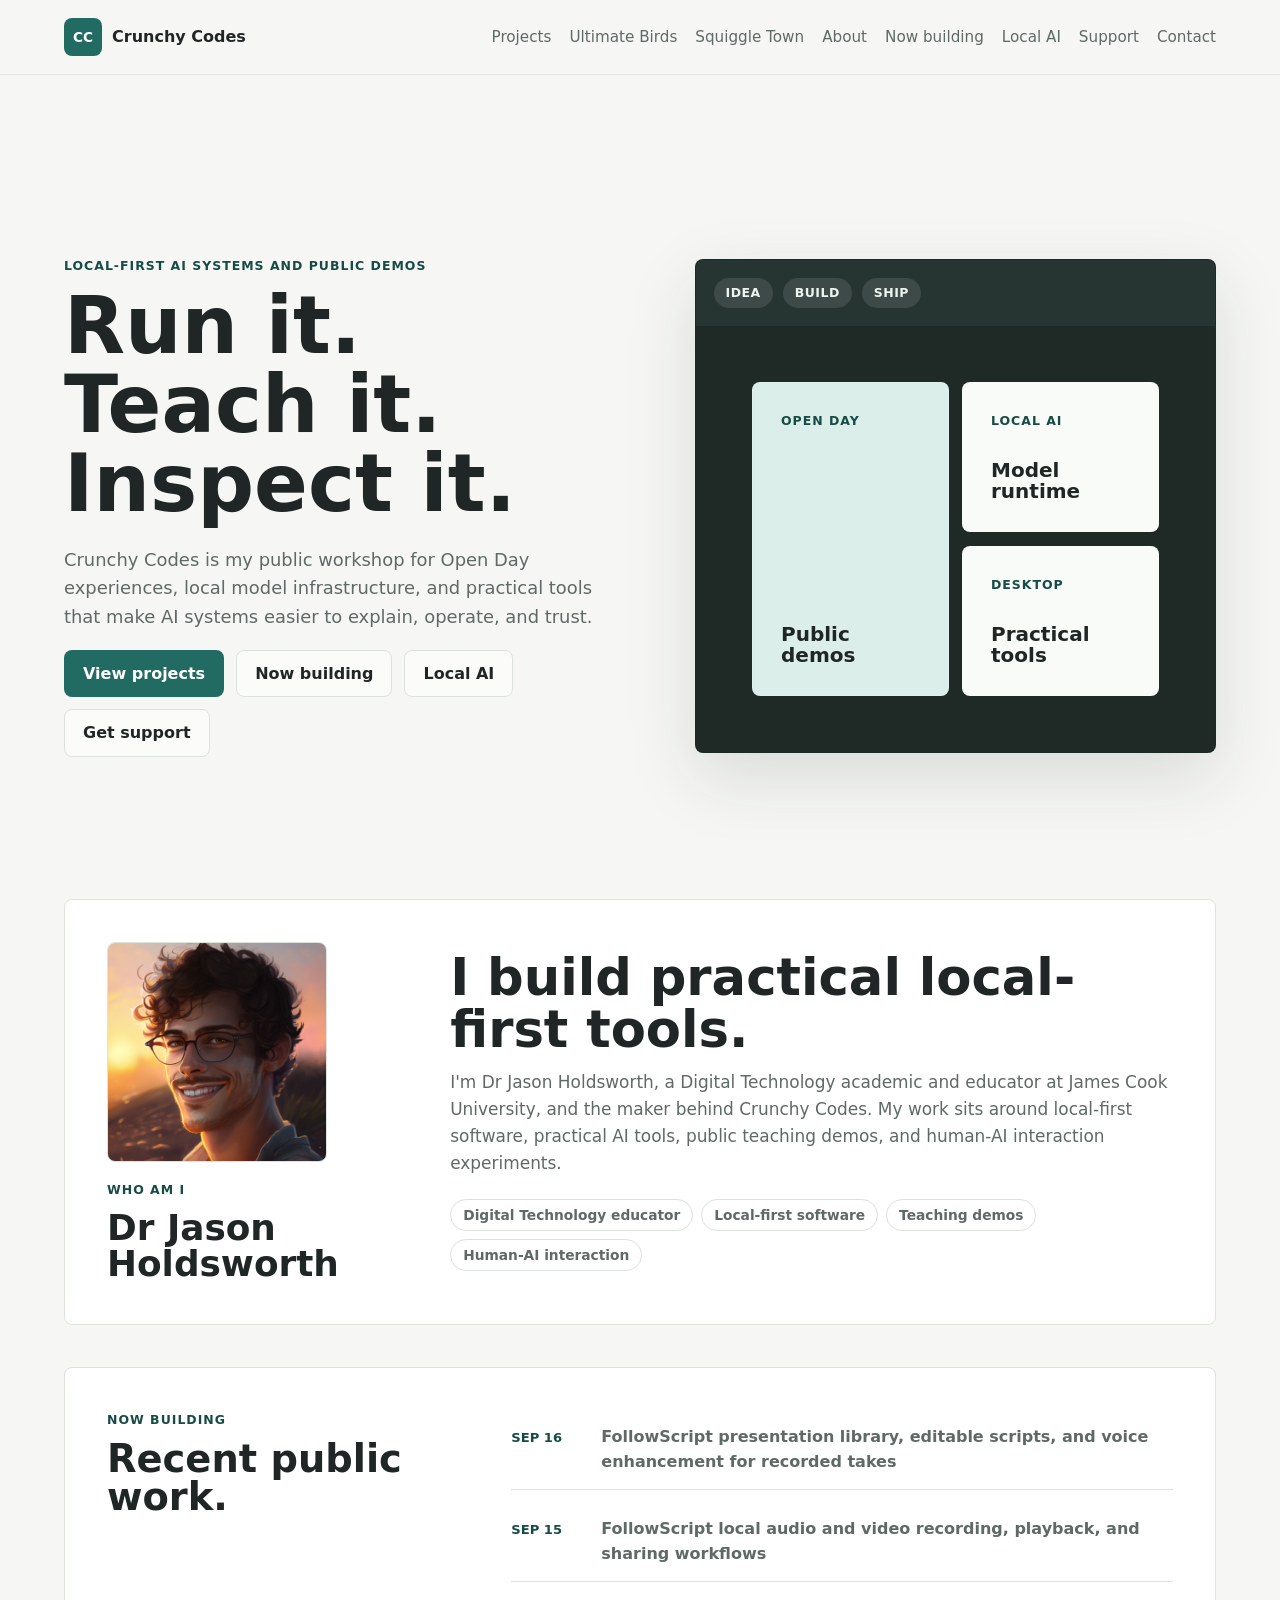
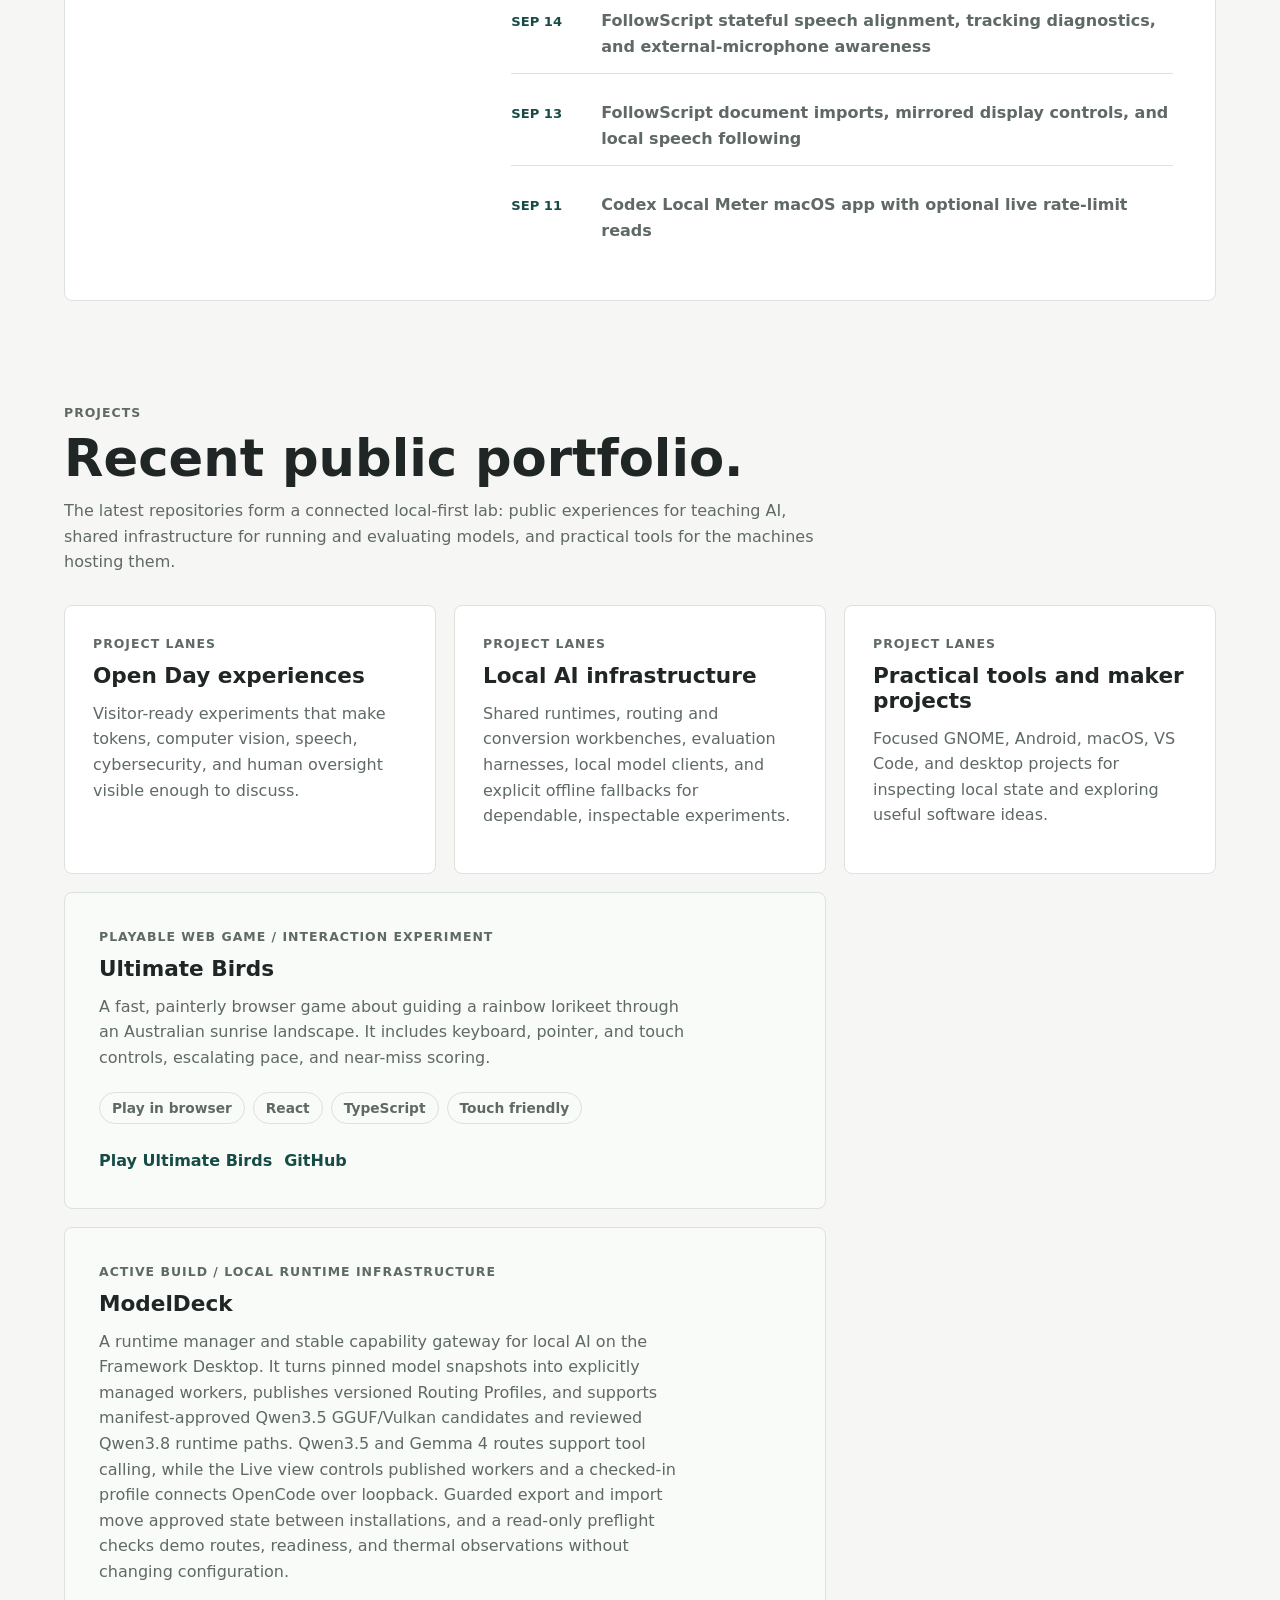
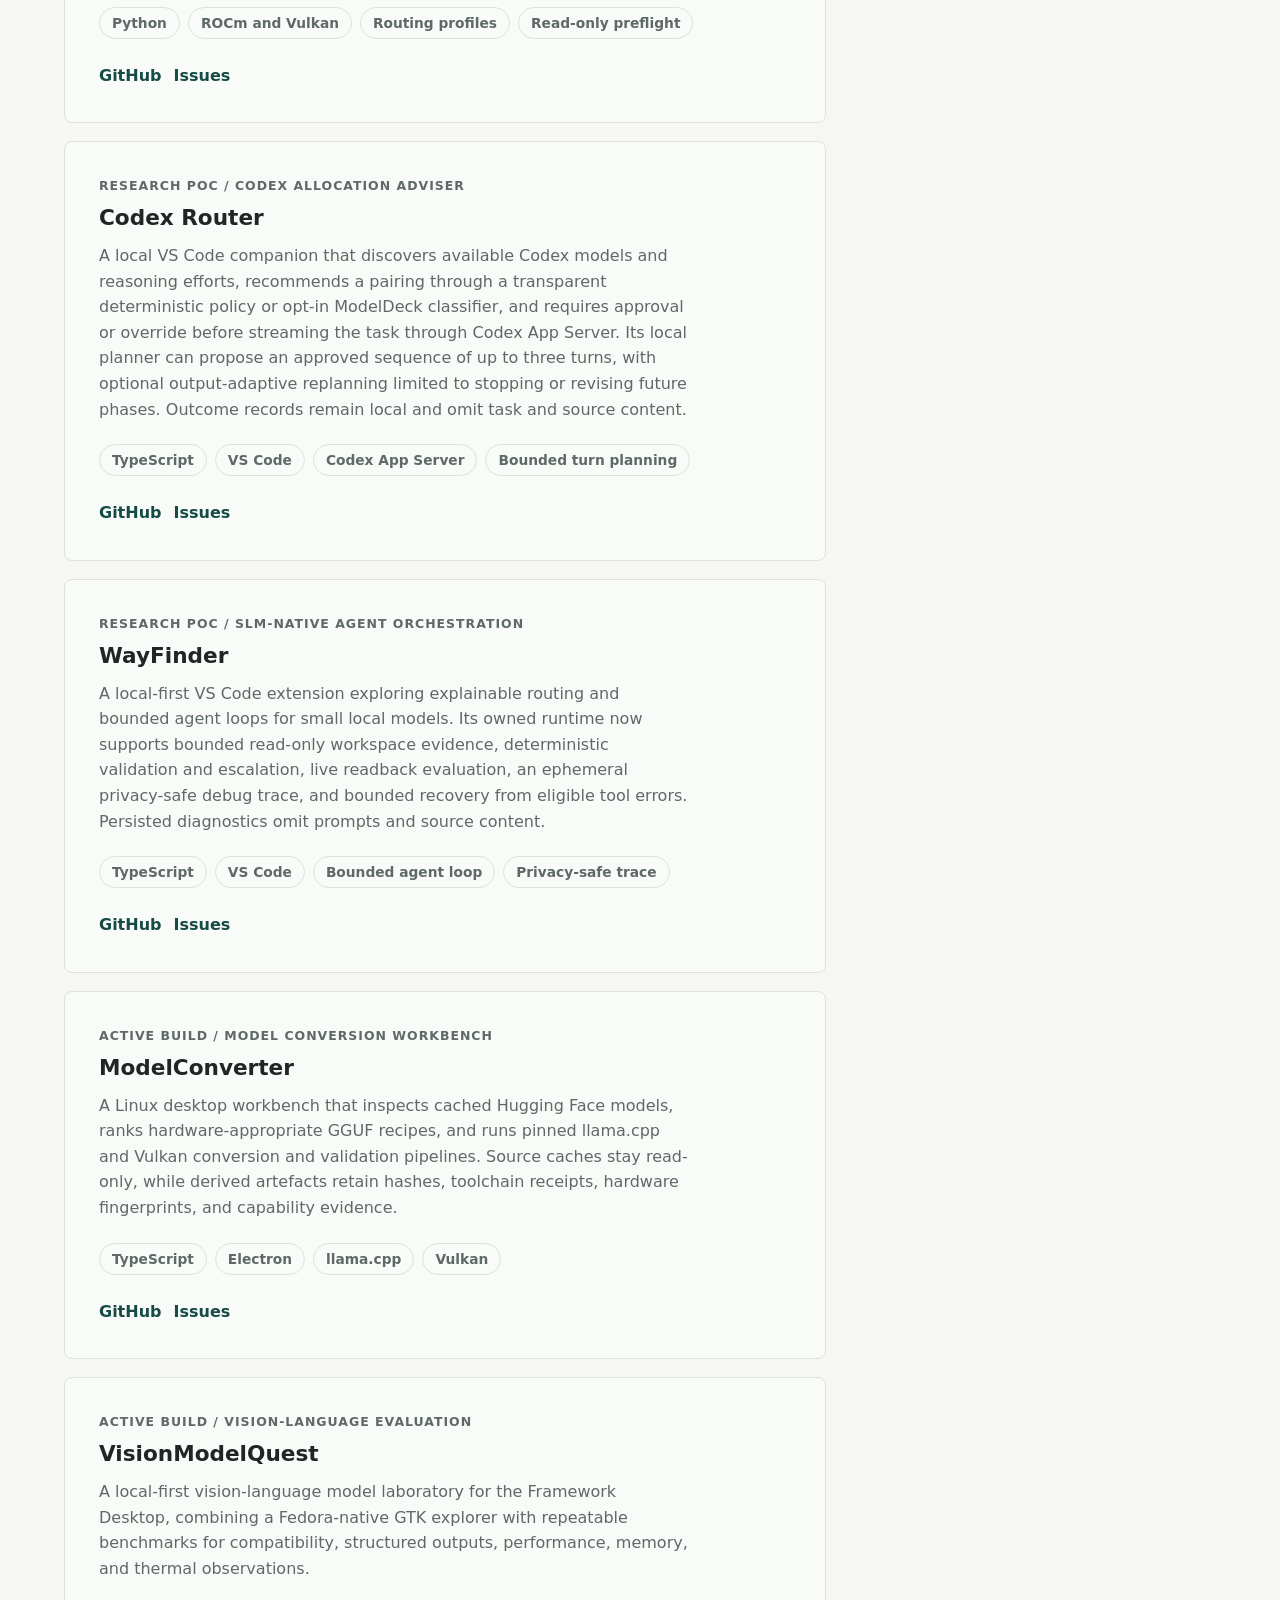
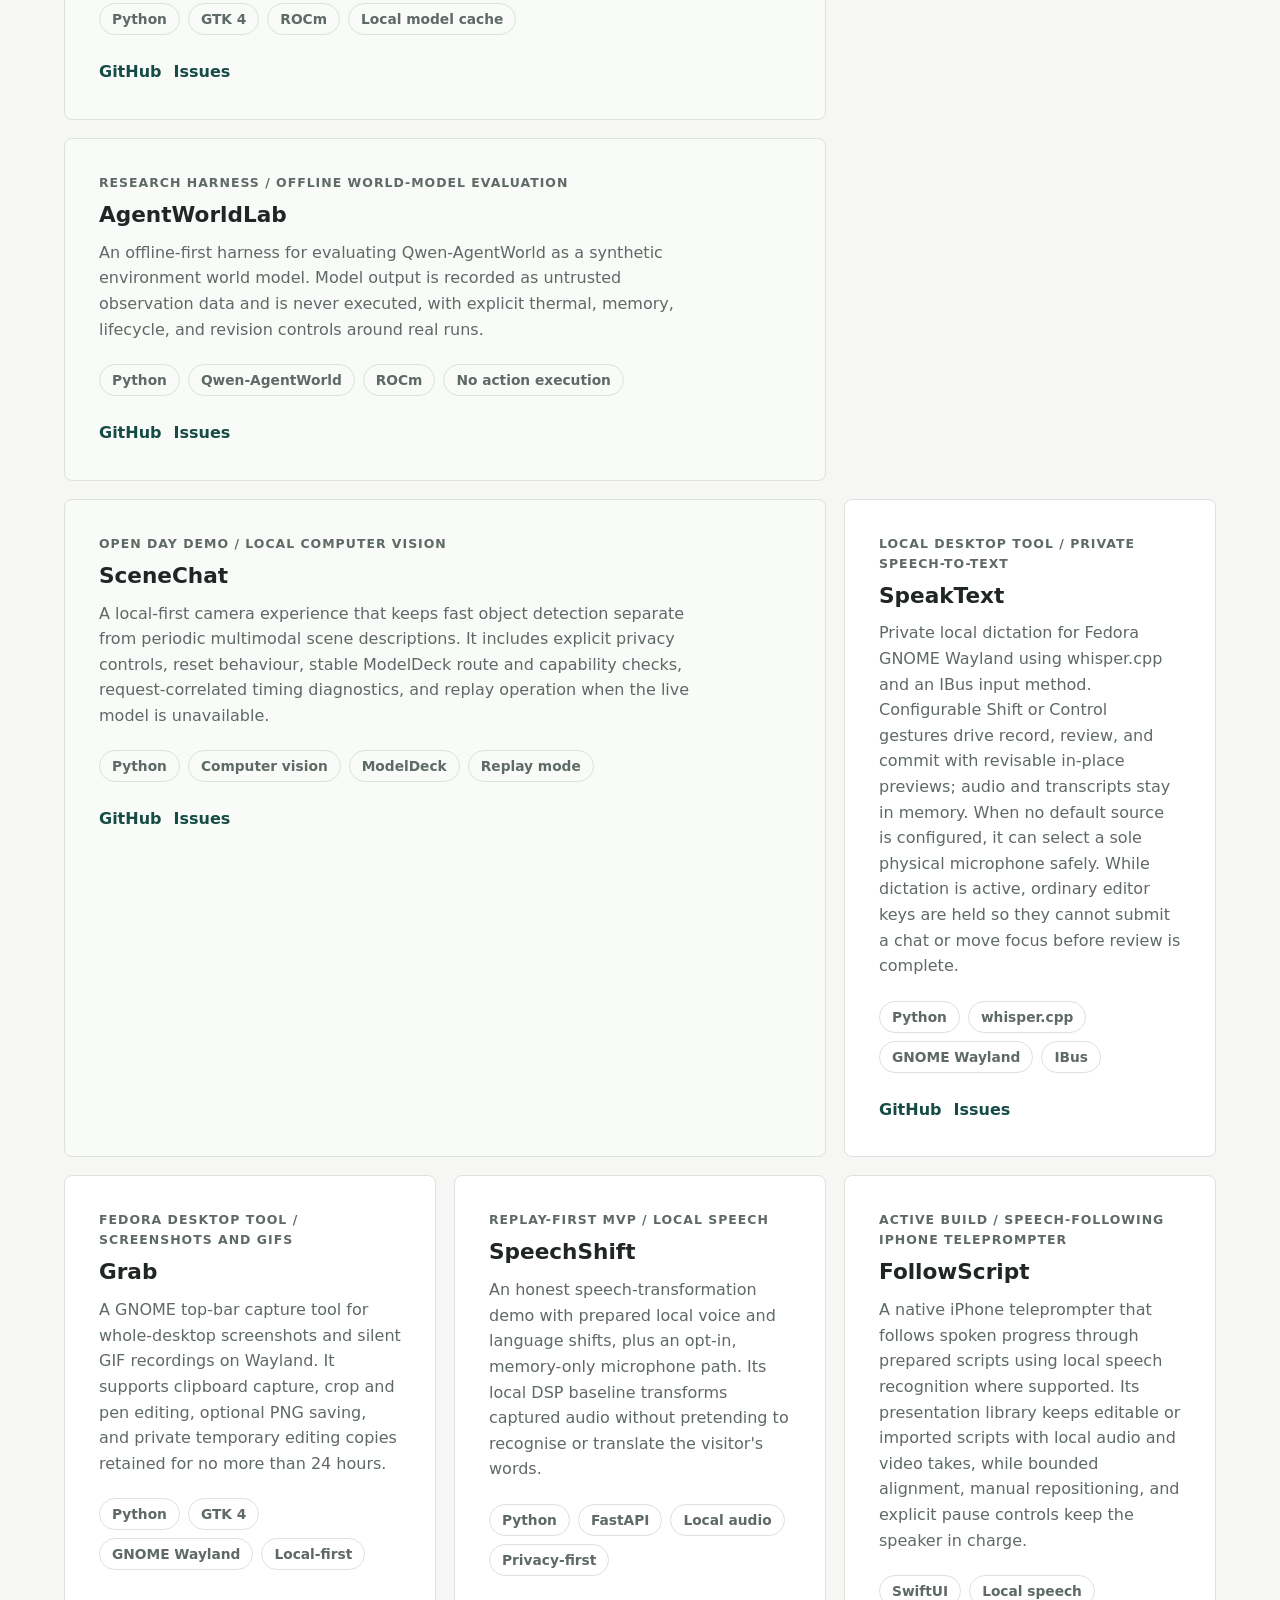
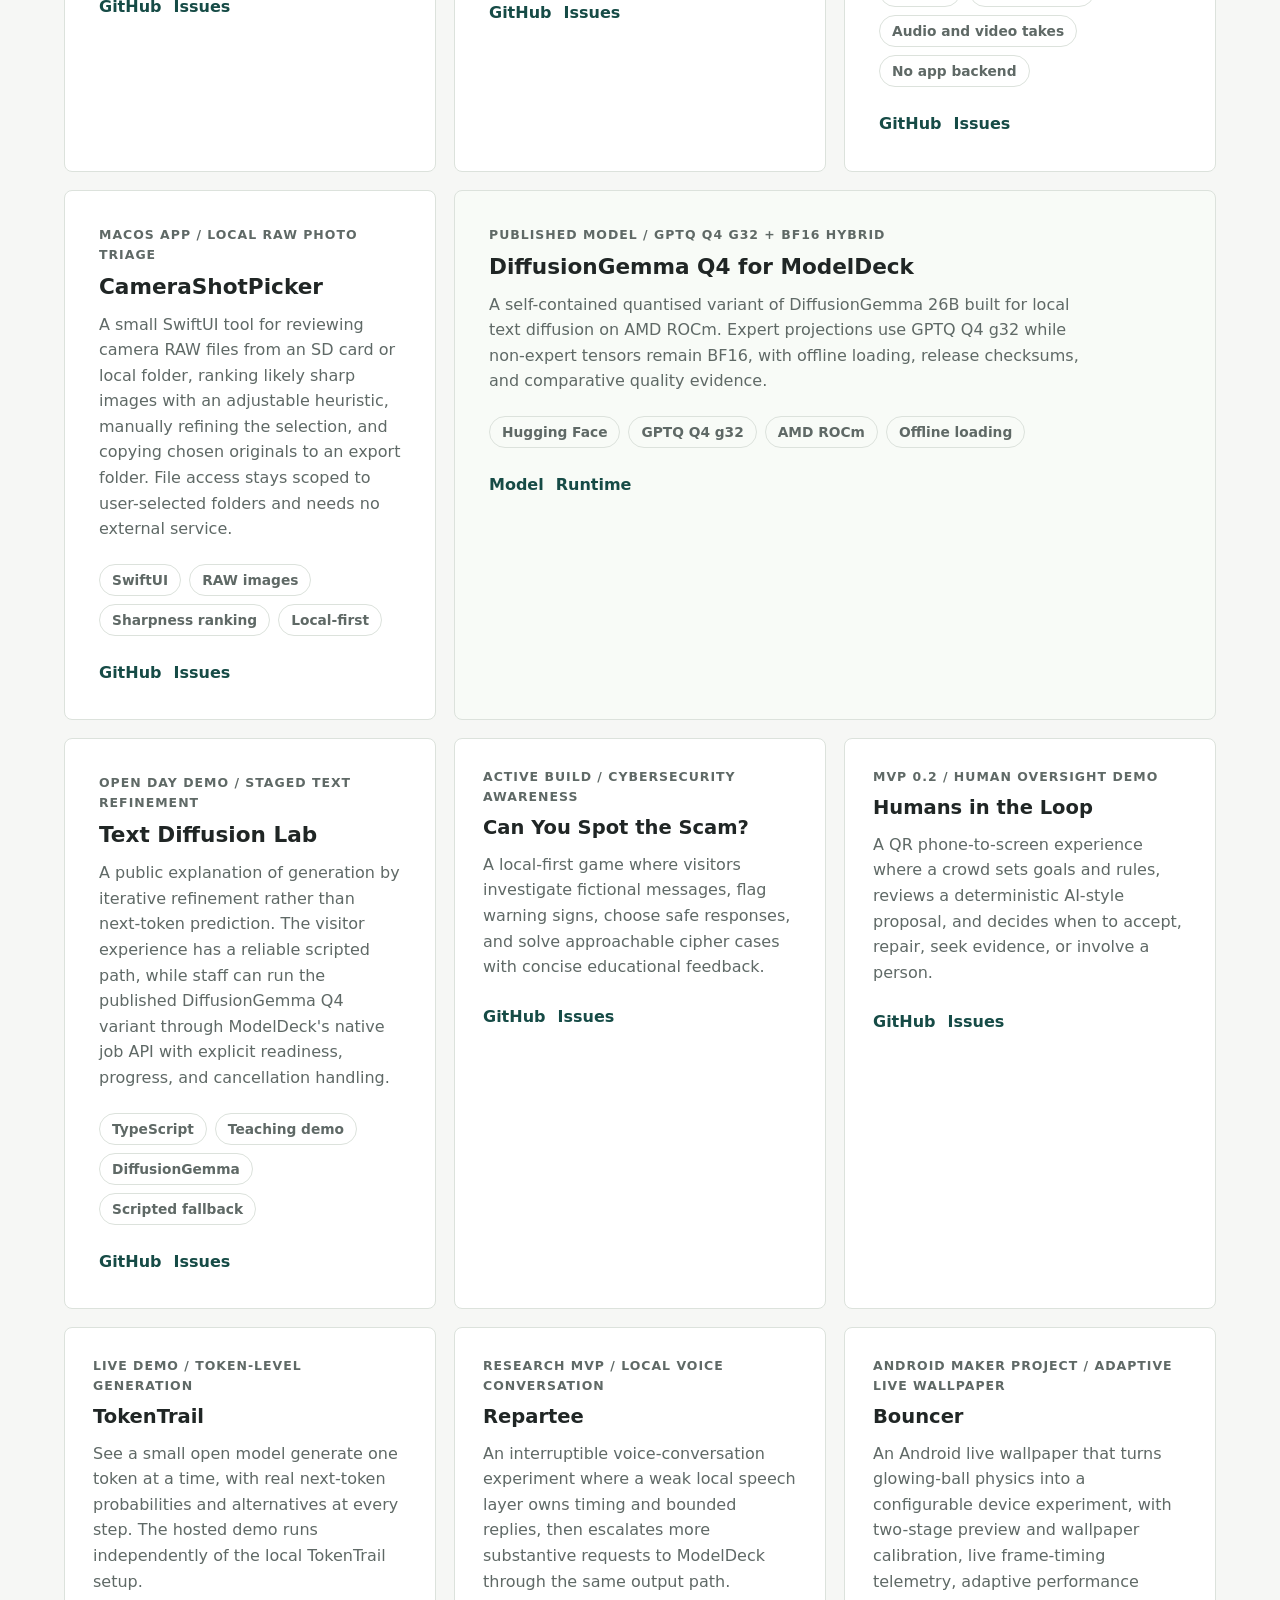
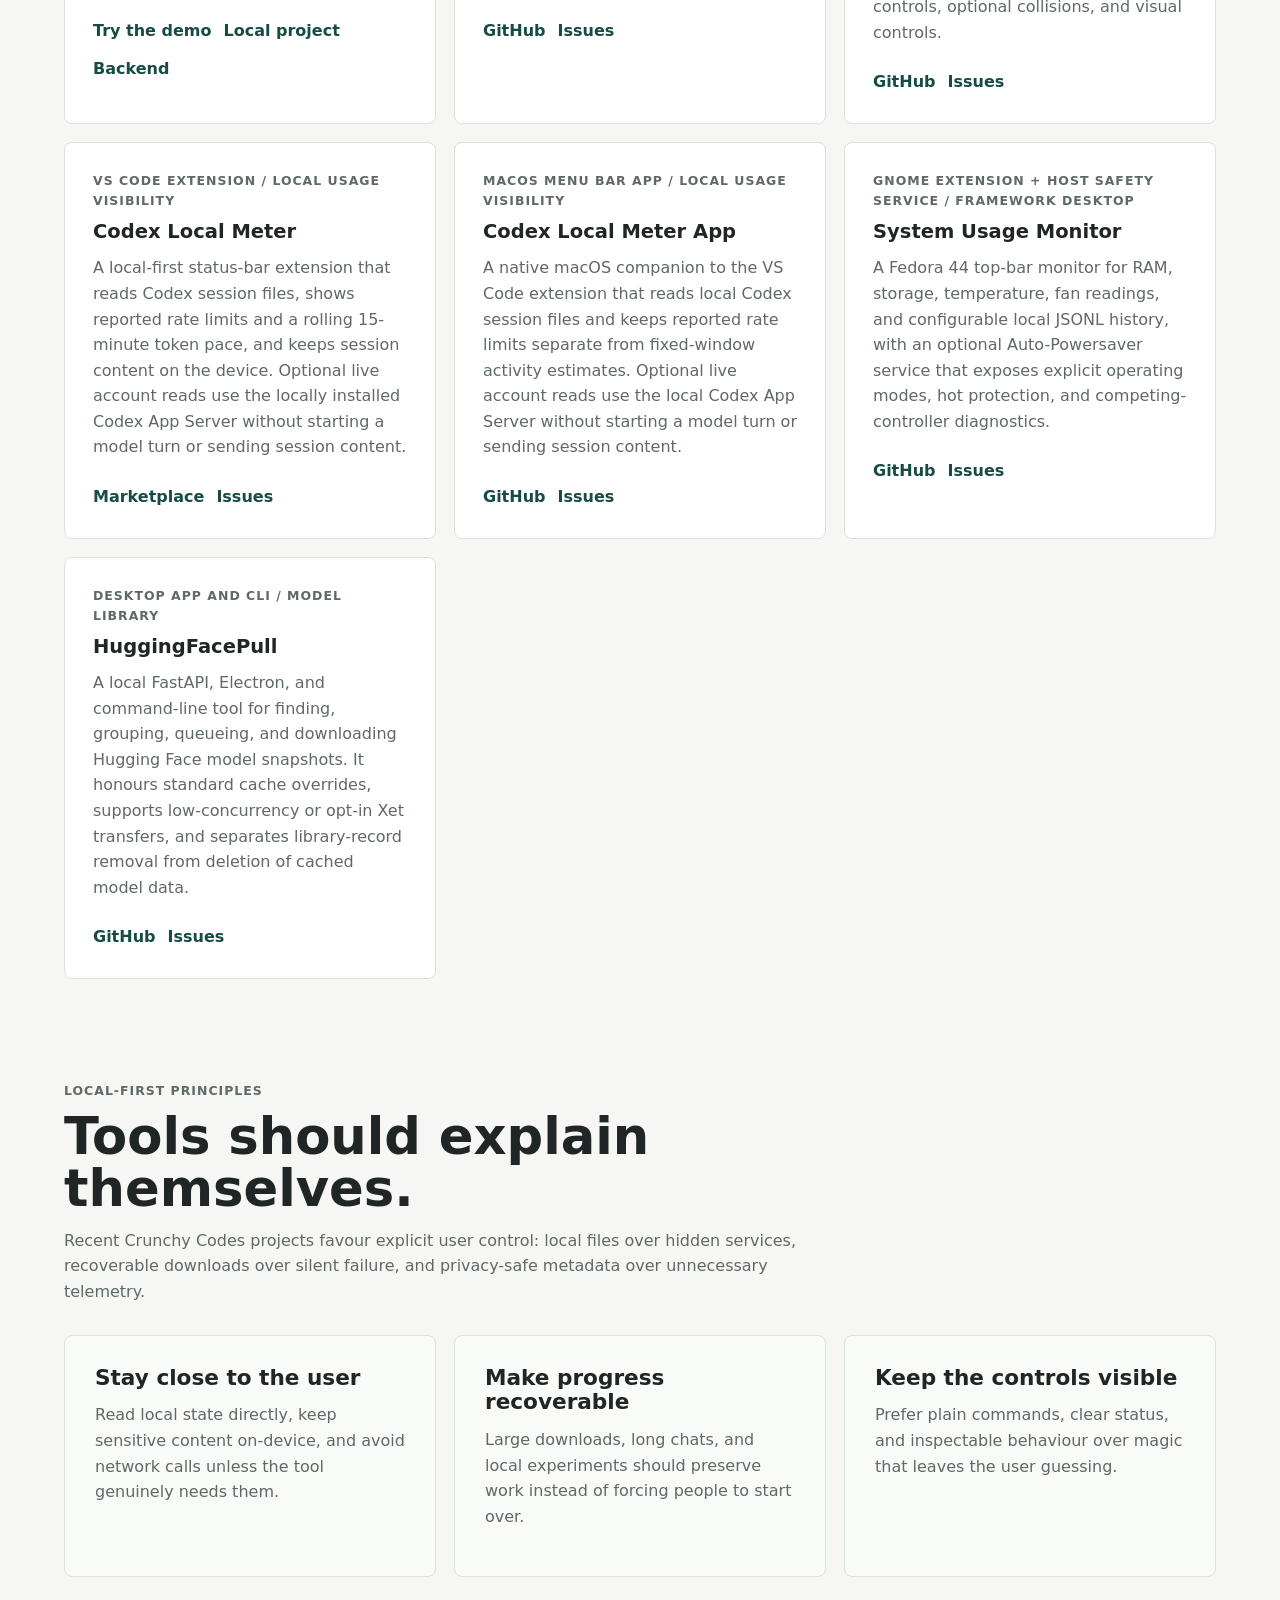
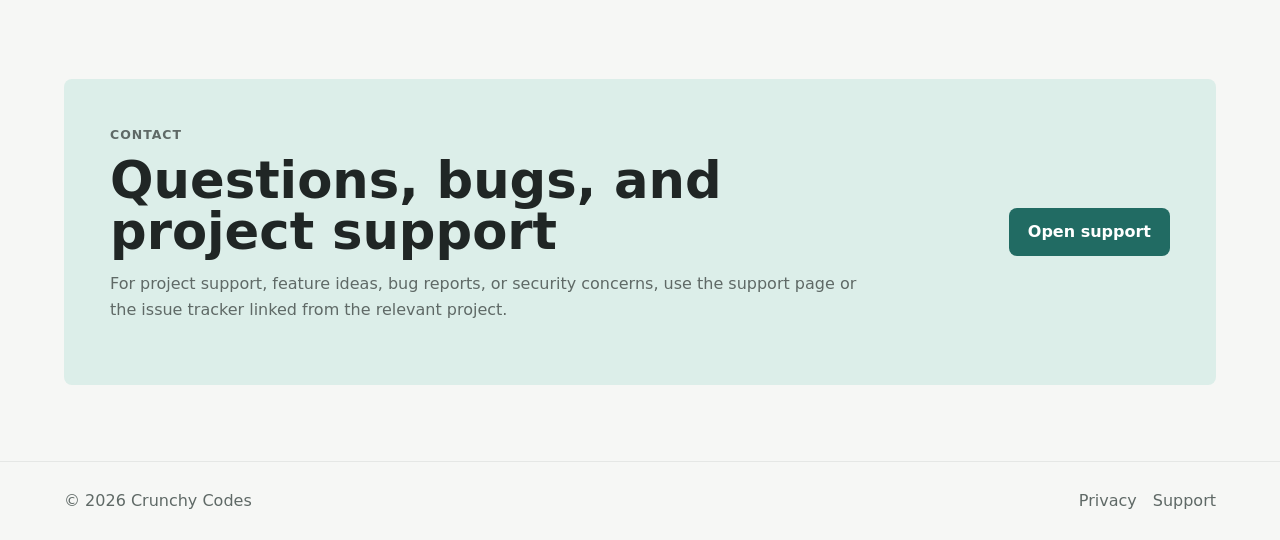
==== index.html @ 2a58b3ab "Add Token Trail hosted demo" ====
<!doctype html>
<html lang="en">
  <head>
    <meta charset="utf-8" />
    <meta name="viewport" content="width=device-width, initial-scale=1" />
    <title>Crunchy Codes | Local-First AI and Teaching Demos</title>
    <meta
      name="description"
      content="Crunchy Codes is Dr Jason Holdsworth's public workshop for local-first AI infrastructure, Open Day teaching demos, inspectable developer tools, and related maker projects."
    />
    <link rel="canonical" href="https://crunchycodes.net/" />
    <link rel="stylesheet" href="styles.css" />
  </head>
  <body>
    <header class="site-header">
      <a class="brand" href="/" aria-label="Crunchy Codes home">
        <span class="brand-mark" aria-hidden="true">cc</span>
        <span>Crunchy Codes</span>
      </a>
      <nav aria-label="Main navigation">
        <a href="#projects">Projects</a>
        <a href="ultimate-birds/">Ultimate Birds</a>
        <a href="squiggletown/">Squiggle Town</a>
        <a href="#about">About</a>
        <a href="#now-building">Now building</a>
        <a href="#local-tools">Local AI</a>
        <a href="support.html">Support</a>
        <a href="#contact">Contact</a>
      </nav>
    </header>

    <main>
      <section class="hero">
        <div class="hero-copy">
          <p class="eyebrow">Local-first AI systems and public demos</p>
          <h1>Run it. Teach it. Inspect it.</h1>
          <p>
            Crunchy Codes is my public workshop for Open Day experiences,
            local model infrastructure, and practical tools that make AI systems
            easier to explain, operate, and trust.
          </p>
          <div class="hero-actions">
            <a class="button primary" href="#projects">View projects</a>
            <a class="button secondary" href="#now-building">Now building</a>
            <a class="button secondary" href="#local-tools">Local AI</a>
            <a class="button secondary" href="support.html">Get support</a>
          </div>
        </div>

        <div class="workbench" aria-label="Illustration of a project workbench">
          <div class="workbench-header">
            <span class="pill">idea</span>
            <span class="pill">build</span>
            <span class="pill">ship</span>
          </div>
          <div class="workbench-grid">
            <div class="tile large">
              <span>Open Day</span>
              <strong>Public demos</strong>
            </div>
            <div class="tile">
              <span>Local AI</span>
              <strong>Model runtime</strong>
            </div>
            <div class="tile">
              <span>Desktop</span>
              <strong>Practical tools</strong>
            </div>
          </div>
        </div>
      </section>

      <section class="about-me" id="about" aria-label="About Dr Jason Holdsworth">
        <div class="about-identity">
          <img
            class="about-avatar"
            src="assets/jason-avatar.png"
            alt="Illustrated avatar of Dr Jason Holdsworth"
            width="320"
            height="320"
          />
          <div>
            <p class="eyebrow">Who am I</p>
            <h2>Dr Jason Holdsworth</h2>
          </div>
        </div>
        <div class="about-copy">
          <h2>I build practical local-first tools.</h2>
          <p>
            I'm Dr Jason Holdsworth, a Digital Technology academic and educator
            at James Cook University, and the maker behind Crunchy Codes. My
            work sits around local-first software, practical AI tools, public
            teaching demos, and human-AI interaction experiments.
          </p>
          <div class="meta-list" aria-label="About Jason highlights">
            <span>Digital Technology educator</span>
            <span>Local-first software</span>
            <span>Teaching demos</span>
            <span>Human-AI interaction</span>
          </div>
        </div>
      </section>

      <section class="now-building" id="now-building" aria-label="Current public work">
        <div>
          <p class="eyebrow">Now building</p>
          <h2>Recent public work.</h2>
        </div>
        <ol class="activity-list">
          <li>
            <time datetime="2026-09-16">Sep 16</time>
            <span>FollowScript presentation library, editable scripts, and voice enhancement for recorded takes</span>
          </li>
          <li>
            <time datetime="2026-09-15">Sep 15</time>
            <span>FollowScript local audio and video recording, playback, and sharing workflows</span>
          </li>
          <li>
            <time datetime="2026-09-14">Sep 14</time>
            <span>FollowScript stateful speech alignment, tracking diagnostics, and external-microphone awareness</span>
          </li>
          <li>
            <time datetime="2026-09-13">Sep 13</time>
            <span>FollowScript document imports, mirrored display controls, and local speech following</span>
          </li>
          <li>
            <time datetime="2026-09-11">Sep 11</time>
            <span>Codex Local Meter macOS app with optional live rate-limit reads</span>
          </li>
        </ol>
      </section>

      <section class="section" id="projects">
        <div class="section-heading">
          <p class="eyebrow">Projects</p>
          <h2>Recent public portfolio.</h2>
          <p>
            The latest repositories form a connected local-first lab: public
            experiences for teaching AI, shared infrastructure for running and
            evaluating models, and practical tools for the machines hosting them.
          </p>
        </div>

        <div class="lane-grid" aria-label="Project lanes">
          <article class="lane-card">
            <p class="status">Project lanes</p>
            <h3>Open Day experiences</h3>
            <p>
              Visitor-ready experiments that make tokens, computer vision,
              speech, cybersecurity, and human oversight visible enough to discuss.
            </p>
          </article>
          <article class="lane-card" id="local-tools">
            <p class="status">Project lanes</p>
            <h3>Local AI infrastructure</h3>
            <p>
              Shared runtimes, routing and conversion workbenches, evaluation
              harnesses, local model clients, and explicit offline fallbacks for
              dependable, inspectable experiments.
            </p>
          </article>
          <article class="lane-card">
            <p class="status">Project lanes</p>
            <h3>Practical tools and maker projects</h3>
            <p>
              Focused GNOME, Android, macOS, VS Code, and desktop projects for
              inspecting local state and exploring useful software ideas.
            </p>
          </article>
        </div>

        <div class="feature-grid">
          <article class="feature-card featured">
            <p class="status">Playable web game / interaction experiment</p>
            <h3>Ultimate Birds</h3>
            <p>
              A fast, painterly browser game about guiding a rainbow lorikeet
              through an Australian sunrise landscape. It includes keyboard,
              pointer, and touch controls, escalating pace, and near-miss scoring.
            </p>
            <div class="meta-list" aria-label="Ultimate Birds highlights">
              <span>Play in browser</span>
              <span>React</span>
              <span>TypeScript</span>
              <span>Touch friendly</span>
            </div>
            <div class="card-links">
              <a href="ultimate-birds/">Play Ultimate Birds</a>
              <a href="https://github.com/ozyjay/UltimateBirds">GitHub</a>
            </div>
          </article>

          <article class="feature-card featured">
            <p class="status">Active build / local runtime infrastructure</p>
            <h3>ModelDeck</h3>
            <p>
              A runtime manager and stable capability gateway for local AI on
              the Framework Desktop. It turns pinned model snapshots into
              explicitly managed workers, publishes versioned Routing Profiles,
              and supports manifest-approved Qwen3.5 GGUF/Vulkan candidates and
              reviewed Qwen3.8 runtime paths. Qwen3.5 and Gemma 4 routes support
              tool calling, while the Live view controls published workers and
              a checked-in profile connects OpenCode over loopback. Guarded
              export and import move approved state between installations, and
              a read-only preflight checks demo routes, readiness, and thermal
              observations without changing configuration.
            </p>
            <div class="meta-list" aria-label="ModelDeck highlights">
              <span>Python</span>
              <span>ROCm and Vulkan</span>
              <span>Routing profiles</span>
              <span>Read-only preflight</span>
            </div>
            <div class="card-links">
              <a href="https://github.com/ozyjay/ModelDeck">GitHub</a>
              <a href="https://github.com/ozyjay/ModelDeck/issues">Issues</a>
            </div>
          </article>

          <article class="feature-card featured">
            <p class="status">Research POC / Codex allocation adviser</p>
            <h3>Codex Router</h3>
            <p>
              A local VS Code companion that discovers available Codex models
              and reasoning efforts, recommends a pairing through a transparent
              deterministic policy or opt-in ModelDeck classifier, and requires
              approval or override before streaming the task through Codex App
              Server. Its local planner can propose an approved sequence of up
              to three turns, with optional output-adaptive replanning limited
              to stopping or revising future phases. Outcome records remain
              local and omit task and source content.
            </p>
            <div class="meta-list" aria-label="Codex Router highlights">
              <span>TypeScript</span>
              <span>VS Code</span>
              <span>Codex App Server</span>
              <span>Bounded turn planning</span>
            </div>
            <div class="card-links">
              <a href="https://github.com/ozyjay/CodexRouter">GitHub</a>
              <a href="https://github.com/ozyjay/CodexRouter/issues">Issues</a>
            </div>
          </article>

          <article class="feature-card featured">
            <p class="status">Research POC / SLM-native agent orchestration</p>
            <h3>WayFinder</h3>
            <p>
              A local-first VS Code extension exploring explainable routing and
              bounded agent loops for small local models. Its owned runtime now
              supports bounded read-only workspace evidence, deterministic
              validation and escalation, live readback evaluation, an ephemeral
              privacy-safe debug trace, and bounded recovery from eligible tool
              errors. Persisted diagnostics omit prompts and source content.
            </p>
            <div class="meta-list" aria-label="WayFinder highlights">
              <span>TypeScript</span>
              <span>VS Code</span>
              <span>Bounded agent loop</span>
              <span>Privacy-safe trace</span>
            </div>
            <div class="card-links">
              <a href="https://github.com/ozyjay/WayFinder">GitHub</a>
              <a href="https://github.com/ozyjay/WayFinder/issues">Issues</a>
            </div>
          </article>

          <article class="feature-card featured">
            <p class="status">Active build / model conversion workbench</p>
            <h3>ModelConverter</h3>
            <p>
              A Linux desktop workbench that inspects cached Hugging Face models,
              ranks hardware-appropriate GGUF recipes, and runs pinned llama.cpp
              and Vulkan conversion and validation pipelines. Source caches stay
              read-only, while derived artefacts retain hashes, toolchain receipts,
              hardware fingerprints, and capability evidence.
            </p>
            <div class="meta-list" aria-label="ModelConverter highlights">
              <span>TypeScript</span>
              <span>Electron</span>
              <span>llama.cpp</span>
              <span>Vulkan</span>
            </div>
            <div class="card-links">
              <a href="https://github.com/ozyjay/ModelConverter">GitHub</a>
              <a href="https://github.com/ozyjay/ModelConverter/issues">Issues</a>
            </div>
          </article>

          <article class="feature-card featured">
            <p class="status">Active build / vision-language evaluation</p>
            <h3>VisionModelQuest</h3>
            <p>
              A local-first vision-language model laboratory for the Framework
              Desktop, combining a Fedora-native GTK explorer with repeatable
              benchmarks for compatibility, structured outputs, performance,
              memory, and thermal observations.
            </p>
            <div class="meta-list" aria-label="VisionModelQuest highlights">
              <span>Python</span>
              <span>GTK 4</span>
              <span>ROCm</span>
              <span>Local model cache</span>
            </div>
            <div class="card-links">
              <a href="https://github.com/ozyjay/VisionModelQuest">GitHub</a>
              <a href="https://github.com/ozyjay/VisionModelQuest/issues">Issues</a>
            </div>
          </article>

          <article class="feature-card featured">
            <p class="status">Research harness / offline world-model evaluation</p>
            <h3>AgentWorldLab</h3>
            <p>
              An offline-first harness for evaluating Qwen-AgentWorld as a
              synthetic environment world model. Model output is recorded as
              untrusted observation data and is never executed, with explicit
              thermal, memory, lifecycle, and revision controls around real runs.
            </p>
            <div class="meta-list" aria-label="AgentWorldLab highlights">
              <span>Python</span>
              <span>Qwen-AgentWorld</span>
              <span>ROCm</span>
              <span>No action execution</span>
            </div>
            <div class="card-links">
              <a href="https://github.com/ozyjay/AgentWorldLab">GitHub</a>
              <a href="https://github.com/ozyjay/AgentWorldLab/issues">Issues</a>
            </div>
          </article>

          <article class="feature-card featured">
            <p class="status">Open Day demo / local computer vision</p>
            <h3>SceneChat</h3>
            <p>
              A local-first camera experience that keeps fast object detection
              separate from periodic multimodal scene descriptions. It includes
              explicit privacy controls, reset behaviour, stable ModelDeck route
              and capability checks, request-correlated timing diagnostics, and
              replay operation when the live model is unavailable.
            </p>
            <div class="meta-list" aria-label="SceneChat highlights">
              <span>Python</span>
              <span>Computer vision</span>
              <span>ModelDeck</span>
              <span>Replay mode</span>
            </div>
            <div class="card-links">
              <a href="https://github.com/ozyjay/SceneChat">GitHub</a>
              <a href="https://github.com/ozyjay/SceneChat/issues">Issues</a>
            </div>
          </article>

          <article class="feature-card">
            <p class="status">Local desktop tool / private speech-to-text</p>
            <h3>SpeakText</h3>
            <p>
              Private local dictation for Fedora GNOME Wayland using whisper.cpp
              and an IBus input method. Configurable Shift or Control gestures
              drive record, review, and commit with revisable in-place previews;
              audio and transcripts stay in memory. When no default source is
              configured, it can select a sole physical microphone safely. While
              dictation is active, ordinary editor keys are held so they cannot
              submit a chat or move focus before review is complete.
            </p>
            <div class="meta-list" aria-label="SpeakText highlights">
              <span>Python</span>
              <span>whisper.cpp</span>
              <span>GNOME Wayland</span>
              <span>IBus</span>
            </div>
            <div class="card-links">
              <a href="https://github.com/ozyjay/SpeakText">GitHub</a>
              <a href="https://github.com/ozyjay/SpeakText/issues">Issues</a>
            </div>
          </article>

          <article class="feature-card">
            <p class="status">Fedora desktop tool / screenshots and GIFs</p>
            <h3>Grab</h3>
            <p>
              A GNOME top-bar capture tool for whole-desktop screenshots and
              silent GIF recordings on Wayland. It supports clipboard capture,
              crop and pen editing, optional PNG saving, and private temporary
              editing copies retained for no more than 24 hours.
            </p>
            <div class="meta-list" aria-label="Grab highlights">
              <span>Python</span>
              <span>GTK 4</span>
              <span>GNOME Wayland</span>
              <span>Local-first</span>
            </div>
            <div class="card-links">
              <a href="https://github.com/ozyjay/Grab">GitHub</a>
              <a href="https://github.com/ozyjay/Grab/issues">Issues</a>
            </div>
          </article>

          <article class="feature-card">
            <p class="status">Replay-first MVP / local speech</p>
            <h3>SpeechShift</h3>
            <p>
              An honest speech-transformation demo with prepared local voice and
              language shifts, plus an opt-in, memory-only microphone path. Its
              local DSP baseline transforms captured audio without pretending
              to recognise or translate the visitor's words.
            </p>
            <div class="meta-list" aria-label="SpeechShift highlights">
              <span>Python</span>
              <span>FastAPI</span>
              <span>Local audio</span>
              <span>Privacy-first</span>
            </div>
            <div class="card-links">
              <a href="https://github.com/ozyjay/SpeechShift">GitHub</a>
              <a href="https://github.com/ozyjay/SpeechShift/issues">Issues</a>
            </div>
          </article>

          <article class="feature-card">
            <p class="status">Active build / speech-following iPhone teleprompter</p>
            <h3>FollowScript</h3>
            <p>
              A native iPhone teleprompter that follows spoken progress through
              prepared scripts using local speech recognition where supported.
              Its presentation library keeps editable or imported scripts with
              local audio and video takes, while bounded alignment, manual
              repositioning, and explicit pause controls keep the speaker in
              charge.
            </p>
            <div class="meta-list" aria-label="FollowScript highlights">
              <span>SwiftUI</span>
              <span>Local speech</span>
              <span>Audio and video takes</span>
              <span>No app backend</span>
            </div>
            <div class="card-links">
              <a href="https://github.com/ozyjay/FollowScript">GitHub</a>
              <a href="https://github.com/ozyjay/FollowScript/issues">Issues</a>
            </div>
          </article>

          <article class="feature-card">
            <p class="status">macOS app / local RAW photo triage</p>
            <h3>CameraShotPicker</h3>
            <p>
              A small SwiftUI tool for reviewing camera RAW files from an SD
              card or local folder, ranking likely sharp images with an
              adjustable heuristic, manually refining the selection, and
              copying chosen originals to an export folder. File access stays
              scoped to user-selected folders and needs no external service.
            </p>
            <div class="meta-list" aria-label="CameraShotPicker highlights">
              <span>SwiftUI</span>
              <span>RAW images</span>
              <span>Sharpness ranking</span>
              <span>Local-first</span>
            </div>
            <div class="card-links">
              <a href="https://github.com/ozyjay/CameraShotPicker">GitHub</a>
              <a href="https://github.com/ozyjay/CameraShotPicker/issues">Issues</a>
            </div>
          </article>

          <article class="feature-card featured">
            <p class="status">Published model / GPTQ Q4 g32 + BF16 hybrid</p>
            <h3>DiffusionGemma Q4 for ModelDeck</h3>
            <p>
              A self-contained quantised variant of DiffusionGemma 26B built for
              local text diffusion on AMD ROCm. Expert projections use GPTQ Q4
              g32 while non-expert tensors remain BF16, with offline loading,
              release checksums, and comparative quality evidence.
            </p>
            <div class="meta-list" aria-label="DiffusionGemma Q4 highlights">
              <span>Hugging Face</span>
              <span>GPTQ Q4 g32</span>
              <span>AMD ROCm</span>
              <span>Offline loading</span>
            </div>
            <div class="card-links">
              <a href="https://huggingface.co/ozyjay/diffusiongemma-26b-a4b-it-modeldeck-gptq-q4-g32">Model</a>
              <a href="https://github.com/ozyjay/ModelDeck#diffusiongemma-gptq-q4-variant">Runtime</a>
            </div>
          </article>

          <article class="feature-card">
            <p class="status">Open Day demo / staged text refinement</p>
            <h3>Text Diffusion Lab</h3>
            <p>
              A public explanation of generation by iterative refinement rather
              than next-token prediction. The visitor experience has a reliable
              scripted path, while staff can run the published DiffusionGemma Q4
              variant through ModelDeck's native job API with explicit readiness,
              progress, and cancellation handling.
            </p>
            <div class="meta-list" aria-label="Text Diffusion Lab highlights">
              <span>TypeScript</span>
              <span>Teaching demo</span>
              <span>DiffusionGemma</span>
              <span>Scripted fallback</span>
            </div>
            <div class="card-links">
              <a href="https://github.com/ozyjay/TextDiffusionDemo">GitHub</a>
              <a href="https://github.com/ozyjay/TextDiffusionDemo/issues">Issues</a>
            </div>
          </article>

          <article class="feature-card compact">
            <p class="status">Active build / cybersecurity awareness</p>
            <h3>Can You Spot the Scam?</h3>
            <p>
              A local-first game where visitors investigate fictional messages,
              flag warning signs, choose safe responses, and solve approachable
              cipher cases with concise educational feedback.
            </p>
            <div class="card-links">
              <a href="https://github.com/ozyjay/CybersecurityChallenge">GitHub</a>
              <a href="https://github.com/ozyjay/CybersecurityChallenge/issues">Issues</a>
            </div>
          </article>

          <article class="feature-card compact">
            <p class="status">MVP 0.2 / human oversight demo</p>
            <h3>Humans in the Loop</h3>
            <p>
              A QR phone-to-screen experience where a crowd sets goals and
              rules, reviews a deterministic AI-style proposal, and decides
              when to accept, repair, seek evidence, or involve a person.
            </p>
            <div class="card-links">
              <a href="https://github.com/ozyjay/CrowdAIMission">GitHub</a>
              <a href="https://github.com/ozyjay/CrowdAIMission/issues">Issues</a>
            </div>
          </article>

          <article class="feature-card compact">
            <p class="status">Live demo / token-level generation</p>
            <h3>TokenTrail</h3>
            <p>
              See a small open model generate one token at a time, with real
              next-token probabilities and alternatives at every step. The
              hosted demo runs independently of the local TokenTrail setup.
            </p>
            <div class="card-links">
              <a href="token-trail/">Try the demo</a>
              <a href="https://github.com/ozyjay/TokenTrail">Local project</a>
              <a href="https://github.com/ozyjay/token-trail-backend">Backend</a>
            </div>
          </article>

          <article class="feature-card compact">
            <p class="status">Research MVP / local voice conversation</p>
            <h3>Repartee</h3>
            <p>
              An interruptible voice-conversation experiment where a weak local
              speech layer owns timing and bounded replies, then escalates more
              substantive requests to ModelDeck through the same output path.
            </p>
            <div class="card-links">
              <a href="https://github.com/ozyjay/Repartee">GitHub</a>
              <a href="https://github.com/ozyjay/Repartee/issues">Issues</a>
            </div>
          </article>

          <article class="feature-card compact">
            <p class="status">Android maker project / adaptive live wallpaper</p>
            <h3>Bouncer</h3>
            <p>
              An Android live wallpaper that turns glowing-ball physics into a
              configurable device experiment, with two-stage preview and
              wallpaper calibration, live frame-timing telemetry, adaptive
              performance controls, optional collisions, and visual controls.
            </p>
            <div class="card-links">
              <a href="https://github.com/ozyjay/BouncerScreenSaver">GitHub</a>
              <a href="https://github.com/ozyjay/BouncerScreenSaver/issues">Issues</a>
            </div>
          </article>

          <article class="feature-card compact">
            <p class="status">VS Code extension / local usage visibility</p>
            <h3>Codex Local Meter</h3>
            <p>
              A local-first status-bar extension that reads Codex session files,
              shows reported rate limits and a rolling 15-minute token pace, and
              keeps session content on the device. Optional live account reads
              use the locally installed Codex App Server without starting a model
              turn or sending session content.
            </p>
            <div class="card-links">
              <a href="https://marketplace.visualstudio.com/items?itemName=CrunchyCodes.codex-local-meter">Marketplace</a>
              <a href="https://github.com/ozyjay/Codex-Local-Meter/issues">Issues</a>
            </div>
          </article>

          <article class="feature-card compact">
            <p class="status">macOS menu bar app / local usage visibility</p>
            <h3>Codex Local Meter App</h3>
            <p>
              A native macOS companion to the VS Code extension that reads local
              Codex session files and keeps reported rate limits separate from
              fixed-window activity estimates. Optional live account reads use
              the local Codex App Server without starting a model turn or
              sending session content.
            </p>
            <div class="card-links">
              <a href="https://github.com/ozyjay/CodexLocalMeterApp">GitHub</a>
              <a href="https://github.com/ozyjay/CodexLocalMeterApp/issues">Issues</a>
            </div>
          </article>

          <article class="feature-card compact">
            <p class="status">GNOME extension + host safety service / Framework Desktop</p>
            <h3>System Usage Monitor</h3>
            <p>
              A Fedora 44 top-bar monitor for RAM, storage, temperature, fan
              readings, and configurable local JSONL history, with an optional
              Auto-Powersaver service that exposes explicit operating modes,
              hot protection, and competing-controller diagnostics.
            </p>
            <div class="card-links">
              <a href="https://github.com/ozyjay/FedoraUsage">GitHub</a>
              <a href="https://github.com/ozyjay/FedoraUsage/issues">Issues</a>
            </div>
          </article>

          <article class="feature-card compact" id="tools">
            <p class="status">Desktop app and CLI / model library</p>
            <h3>HuggingFacePull</h3>
            <p>
              A local FastAPI, Electron, and command-line tool for finding,
              grouping, queueing, and downloading Hugging Face model snapshots.
              It honours standard cache overrides, supports low-concurrency or
              opt-in Xet transfers, and separates library-record removal from
              deletion of cached model data.
            </p>
            <div class="card-links">
              <a href="https://github.com/ozyjay/HuggingFacePull">GitHub</a>
              <a href="https://github.com/ozyjay/HuggingFacePull/issues">Issues</a>
            </div>
          </article>
        </div>
      </section>

      <section class="principles" aria-label="Local-first principles">
        <div class="section-heading">
          <p class="eyebrow">Local-first principles</p>
          <h2>Tools should explain themselves.</h2>
          <p>
            Recent Crunchy Codes projects favour explicit user control: local
            files over hidden services, recoverable downloads over silent
            failure, and privacy-safe metadata over unnecessary telemetry.
          </p>
        </div>
        <div class="principle-list">
          <article>
            <h3>Stay close to the user</h3>
            <p>Read local state directly, keep sensitive content on-device, and avoid network calls unless the tool genuinely needs them.</p>
          </article>
          <article>
            <h3>Make progress recoverable</h3>
            <p>Large downloads, long chats, and local experiments should preserve work instead of forcing people to start over.</p>
          </article>
          <article>
            <h3>Keep the controls visible</h3>
            <p>Prefer plain commands, clear status, and inspectable behaviour over magic that leaves the user guessing.</p>
          </article>
        </div>
      </section>

      <section class="band" id="contact">
        <div>
          <p class="eyebrow">Contact</p>
          <h2>Questions, bugs, and project support</h2>
          <p>
            For project support, feature ideas, bug reports, or security
            concerns, use the support page or the issue tracker linked from the
            relevant project.
          </p>
        </div>
        <a class="button primary" href="support.html">Open support</a>
      </section>
    </main>

    <footer class="site-footer">
      <span>&copy; 2026 Crunchy Codes</span>
      <div>
        <a href="privacy.html">Privacy</a>
        <a href="support.html">Support</a>
      </div>
    </footer>
  </body>
</html>
---- styles.css ----
:root {
  color-scheme: light;
  --background: #f6f7f5;
  --surface: #ffffff;
  --ink: #202625;
  --muted: #5f6966;
  --line: #dce2dc;
  --accent: #216b63;
  --accent-strong: #164b46;
  --accent-soft: #dceee9;
  --warm: #d48a2c;
  --cool: #315f8f;
  --rose: #b65559;
  --shadow: 0 24px 70px rgba(31, 42, 39, 0.13);
}

* {
  box-sizing: border-box;
}

html {
  scroll-behavior: smooth;
}

body {
  margin: 0;
  background: var(--background);
  color: var(--ink);
  font-family:
    Inter, ui-sans-serif, system-ui, -apple-system, BlinkMacSystemFont, "Segoe UI",
    sans-serif;
  line-height: 1.6;
}

a {
  color: inherit;
}

.site-header {
  position: sticky;
  top: 0;
  z-index: 10;
  display: flex;
  align-items: center;
  justify-content: space-between;
  gap: 24px;
  padding: 18px clamp(20px, 5vw, 72px);
  background: rgba(246, 247, 245, 0.92);
  border-bottom: 1px solid rgba(29, 37, 37, 0.08);
  backdrop-filter: blur(16px);
}

.brand {
  display: inline-flex;
  align-items: center;
  gap: 10px;
  font-weight: 800;
  text-decoration: none;
}

.brand-mark {
  display: inline-grid;
  width: 38px;
  height: 38px;
  place-items: center;
  border-radius: 8px;
  background: var(--accent);
  color: white;
  font-size: 0.86rem;
  letter-spacing: 0;
  text-transform: uppercase;
}

nav {
  display: flex;
  flex-wrap: wrap;
  justify-content: flex-end;
  gap: 8px 18px;
  color: var(--muted);
  font-size: 0.95rem;
}

nav a,
.site-footer a,
.card-links a {
  text-decoration: none;
}

nav a:hover,
.site-footer a:hover,
.card-links a:hover {
  color: var(--accent-strong);
}

.hero {
  display: grid;
  grid-template-columns: minmax(0, 1.03fr) minmax(300px, 0.97fr);
  align-items: center;
  gap: clamp(32px, 6vw, 84px);
  min-height: calc(100vh - 76px);
  padding: clamp(52px, 8vw, 112px) clamp(20px, 5vw, 72px) clamp(36px, 5vw, 72px);
}

.hero-copy {
  min-width: 0;
  max-width: 680px;
}

.eyebrow,
.status {
  margin: 0 0 10px;
  color: var(--accent-strong);
  font-size: 0.78rem;
  font-weight: 800;
  letter-spacing: 0.08em;
  text-transform: uppercase;
}

h1,
h2,
h3,
p {
  margin-top: 0;
}

h1 {
  max-width: 12ch;
  margin-bottom: 22px;
  font-size: clamp(3rem, 6.2vw, 5.8rem);
  line-height: 1;
  letter-spacing: 0;
}

h2 {
  margin-bottom: 14px;
  font-size: clamp(2rem, 4vw, 3.6rem);
  line-height: 1;
  letter-spacing: 0;
}

h3 {
  margin-bottom: 12px;
  font-size: 1.35rem;
  line-height: 1.15;
}

.hero-copy p:not(.eyebrow),
.section-heading p,
.band p,
.feature-card p {
  color: var(--muted);
}

.hero-copy p:not(.eyebrow) {
  max-width: 58ch;
  font-size: 1.12rem;
}

.hero-actions,
.card-links {
  display: flex;
  flex-wrap: wrap;
  gap: 12px;
}

.button {
  display: inline-flex;
  min-height: 46px;
  align-items: center;
  justify-content: center;
  border: 1px solid transparent;
  border-radius: 8px;
  padding: 10px 18px;
  font-weight: 800;
  text-decoration: none;
}

.button.primary {
  background: var(--accent);
  color: white;
}

.button.primary:hover {
  background: var(--accent-strong);
}

.button.secondary {
  border-color: var(--line);
  background: rgba(255, 255, 255, 0.58);
}

.workbench {
  width: 100%;
  max-width: 620px;
  min-width: 0;
  margin-left: auto;
  overflow: hidden;
  border: 1px solid rgba(29, 37, 37, 0.12);
  border-radius: 8px;
  background: #1f2a27;
  box-shadow: var(--shadow);
}

.workbench-header {
  display: flex;
  flex-wrap: wrap;
  gap: 10px;
  padding: 18px;
  background: #273532;
}

.pill {
  display: inline-flex;
  align-items: center;
  min-height: 30px;
  border-radius: 999px;
  padding: 4px 12px;
  background: rgba(255, 255, 255, 0.1);
  color: #ecf4ef;
  font-size: 0.78rem;
  font-weight: 800;
  letter-spacing: 0.04em;
  text-transform: uppercase;
}

.workbench-grid {
  display: grid;
  grid-template-columns: repeat(2, minmax(0, 1fr));
  gap: 14px;
  padding: clamp(28px, 5vw, 56px);
}

.tile {
  container-type: inline-size;
  min-width: 0;
  min-height: 150px;
  display: flex;
  flex-direction: column;
  justify-content: space-between;
  gap: 28px;
  border: 1px solid rgba(255, 255, 255, 0.12);
  border-radius: 8px;
  padding: clamp(18px, 4vw, 28px);
  background: #f8fbf7;
}

.tile.large {
  grid-row: span 2;
  min-height: 314px;
  background: var(--accent-soft);
}

.tile span {
  color: var(--accent-strong);
  font-size: 0.78rem;
  font-weight: 800;
  letter-spacing: 0.08em;
  text-transform: uppercase;
}

.tile strong {
  max-width: 100%;
  color: var(--ink);
  font-size: clamp(1.25rem, 9cqi, 1.9rem);
  line-height: 1.08;
  overflow-wrap: anywhere;
  text-wrap: balance;
}

.about-me {
  display: grid;
  grid-template-columns: minmax(180px, 0.58fr) minmax(0, 1.42fr);
  gap: clamp(24px, 4vw, 48px);
  align-items: center;
  margin: 0 clamp(20px, 5vw, 72px) clamp(26px, 5vw, 42px);
  padding: clamp(24px, 5vw, 42px);
  border: 1px solid var(--line);
  border-radius: 8px;
  background: var(--surface);
}

.about-identity {
  display: grid;
  gap: 18px;
  align-items: start;
}

.about-avatar {
  display: block;
  width: min(100%, 220px);
  height: auto;
  aspect-ratio: 1;
  border: 1px solid var(--line);
  border-radius: 8px;
  object-fit: cover;
}

.about-identity h2 {
  margin-bottom: 0;
  font-size: clamp(1.55rem, 2.8vw, 2.35rem);
}

.about-copy {
  max-width: 760px;
}

.about-copy h2 {
  font-size: clamp(2rem, 4vw, 3.3rem);
}

.about-copy p {
  color: var(--muted);
  font-size: 1.06rem;
}

.section {
  padding: clamp(58px, 8vw, 108px) clamp(20px, 5vw, 72px);
}

.now-building {
  display: grid;
  grid-template-columns: minmax(220px, 0.7fr) minmax(0, 1.3fr);
  gap: clamp(22px, 4vw, 48px);
  align-items: start;
  margin: 0 clamp(20px, 5vw, 72px);
  padding: clamp(26px, 5vw, 42px);
  border: 1px solid var(--line);
  border-radius: 8px;
  background: var(--surface);
}

.now-building h2 {
  margin-bottom: 0;
  font-size: clamp(1.75rem, 3vw, 2.65rem);
}

.activity-list {
  display: grid;
  gap: 12px;
  margin: 0;
  padding: 0;
  list-style: none;
}

.activity-list li {
  display: grid;
  grid-template-columns: 76px minmax(0, 1fr);
  gap: 14px;
  align-items: baseline;
  padding: 14px 0;
  border-bottom: 1px solid var(--line);
}

.activity-list li:last-child {
  border-bottom: 0;
}

.activity-list time {
  color: var(--accent-strong);
  font-size: 0.82rem;
  font-weight: 900;
  text-transform: uppercase;
}

.activity-list span {
  color: var(--muted);
  font-weight: 700;
}

.section-heading {
  max-width: 760px;
  margin-bottom: 30px;
}

.lane-grid,
.principle-list {
  display: grid;
  grid-template-columns: repeat(3, minmax(0, 1fr));
  gap: 18px;
}

.lane-grid {
  margin-bottom: 18px;
}

.lane-card,
.principle-list article {
  border: 1px solid var(--line);
  border-radius: 8px;
  background: var(--surface);
}

.lane-card {
  padding: clamp(20px, 3vw, 28px);
}

.lane-card p,
.principle-list p {
  color: var(--muted);
}

.feature-grid {
  display: grid;
  grid-template-columns: repeat(3, minmax(0, 1fr));
  gap: 18px;
}

.feature-card {
  min-height: 250px;
  padding: clamp(22px, 4vw, 34px);
  border: 1px solid var(--line);
  border-radius: 8px;
  background: var(--surface);
}

.feature-card.featured {
  grid-column: span 2;
  background: #f8fbf7;
}

.feature-card.compact {
  min-height: 220px;
  padding: clamp(20px, 3vw, 28px);
}

.feature-card.compact h3 {
  font-size: 1.22rem;
}

.feature-card p {
  max-width: 58ch;
}

.meta-list {
  display: flex;
  flex-wrap: wrap;
  gap: 8px;
  margin-top: 22px;
}

.meta-list span {
  display: inline-flex;
  min-height: 32px;
  align-items: center;
  border: 1px solid var(--line);
  border-radius: 999px;
  padding: 4px 12px;
  color: var(--muted);
  font-size: 0.86rem;
  font-weight: 800;
}

.card-links {
  margin-top: 24px;
  color: var(--accent-strong);
  font-weight: 800;
}

.card-links span {
  color: var(--muted);
}

.principles {
  padding: 0 clamp(20px, 5vw, 72px) clamp(58px, 8vw, 108px);
}

.principle-list article {
  padding: clamp(20px, 3vw, 30px);
  background: #f8fbf7;
}

.band {
  display: flex;
  align-items: center;
  justify-content: space-between;
  gap: 24px;
  margin: 0 clamp(20px, 5vw, 72px) clamp(44px, 6vw, 84px);
  padding: clamp(26px, 5vw, 46px);
  border-radius: 8px;
  background: var(--accent-soft);
}

.band div {
  max-width: 760px;
}

.site-footer {
  display: flex;
  align-items: center;
  justify-content: space-between;
  gap: 16px;
  padding: 26px clamp(20px, 5vw, 72px);
  border-top: 1px solid rgba(29, 37, 37, 0.08);
  color: var(--muted);
}

.site-footer div {
  display: flex;
  gap: 16px;
}

.content-page {
  max-width: 850px;
  min-height: calc(100vh - 154px);
  padding: clamp(48px, 8vw, 96px) clamp(20px, 5vw, 72px);
}

.content-page h1 {
  max-width: 12ch;
  font-size: clamp(2.7rem, 7vw, 5.6rem);
}

.content-page section {
  margin-top: 38px;
}

@media (max-width: 820px) {
  .site-header,
  .site-footer,
  .band {
    align-items: flex-start;
    flex-direction: column;
  }

  .hero,
  .about-me,
  .now-building,
  .lane-grid,
  .principle-list,
  .feature-grid {
    grid-template-columns: minmax(0, 1fr);
  }

  .feature-card.featured {
    grid-column: auto;
  }

  .hero {
    min-height: auto;
  }

  .workbench {
    margin-left: 0;
  }
}

@media (max-width: 520px) {
  .site-header {
    position: static;
  }

  h1 {
    font-size: 3rem;
  }

  nav {
    display: grid;
    grid-template-columns: repeat(3, max-content);
    width: 100%;
    justify-content: flex-start;
    gap: 8px 16px;
  }

  .hero-copy {
    width: 80vw;
    width: 80dvw;
    max-width: 100%;
  }

  .workbench {
    width: 74vw;
    width: 74dvw;
    max-width: 100%;
  }

  .hero-copy p:not(.eyebrow) {
    max-width: 100%;
  }

  .activity-list li {
    grid-template-columns: 1fr;
    gap: 4px;
  }

  .workbench-grid {
    grid-template-columns: 1fr;
  }

  .tile.large {
    min-height: 220px;
  }

  .tile strong {
    font-size: clamp(1.45rem, 12cqi, 1.85rem);
  }
}
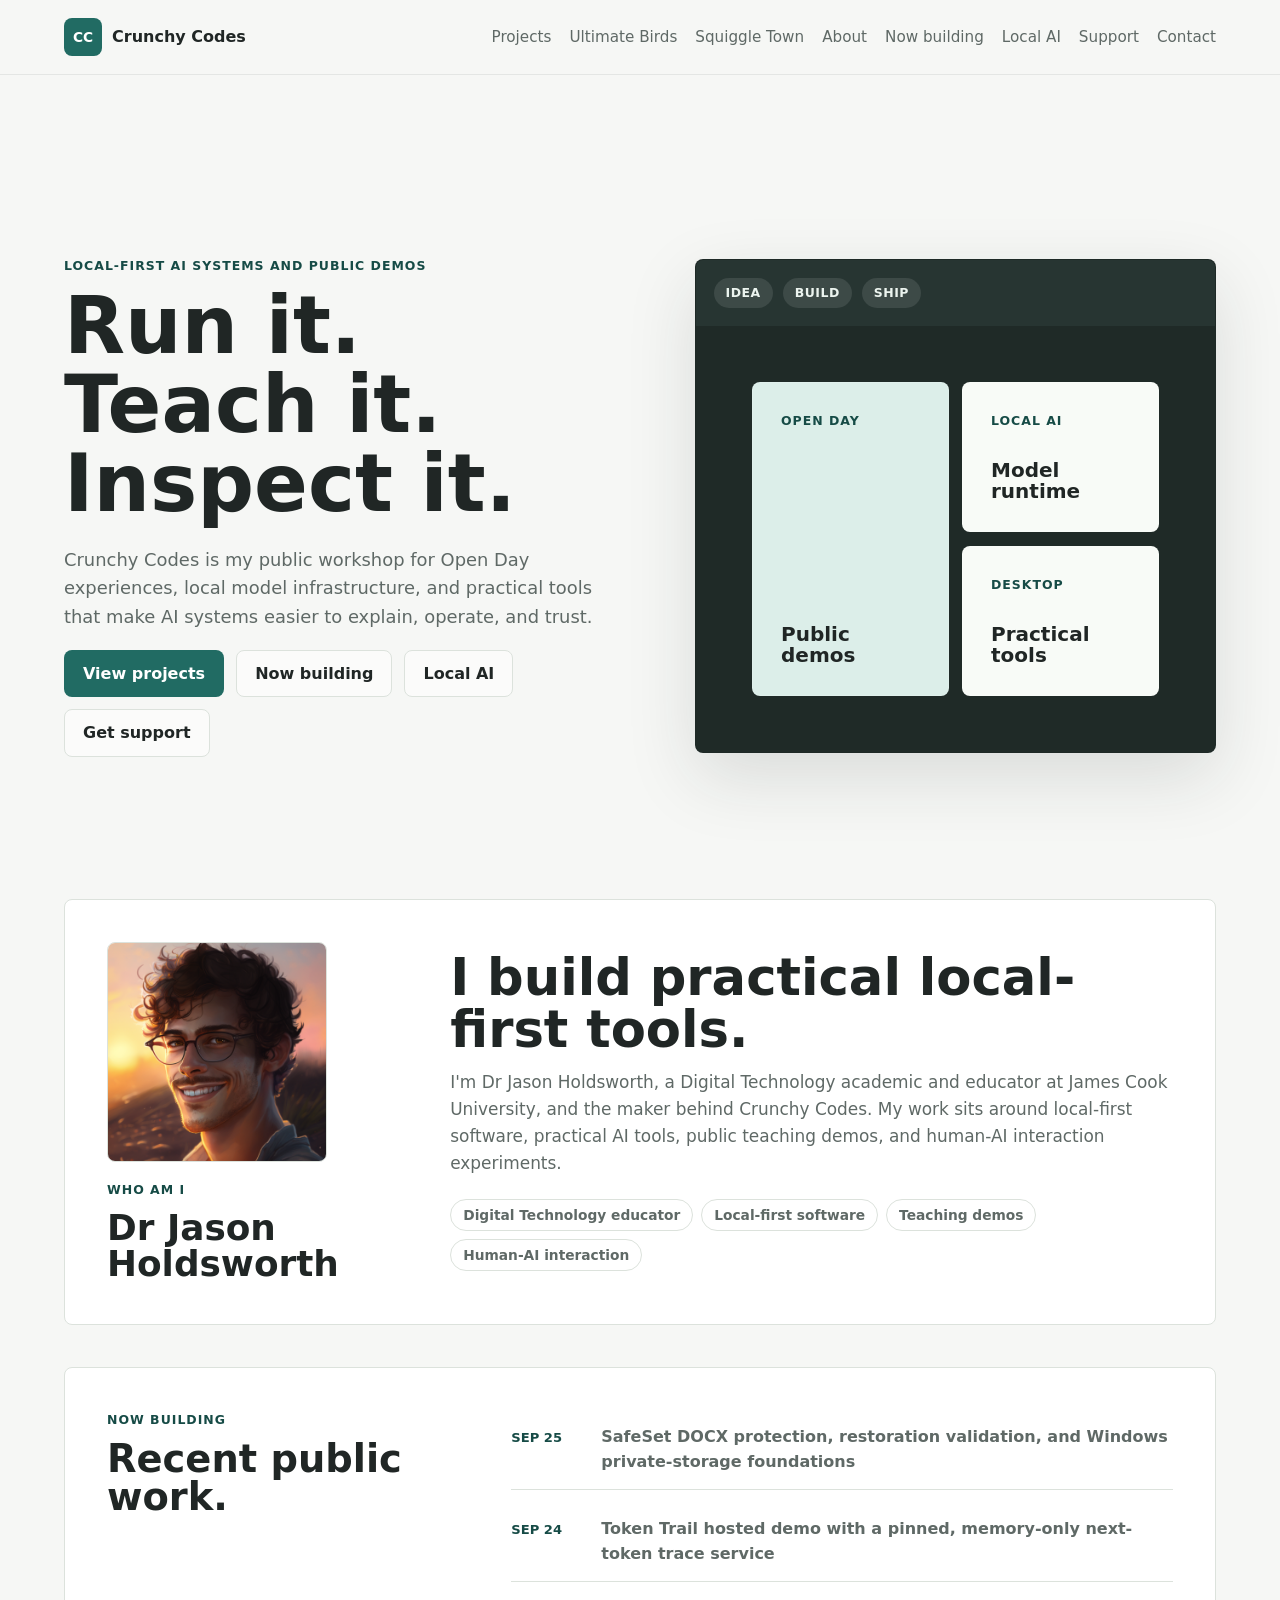
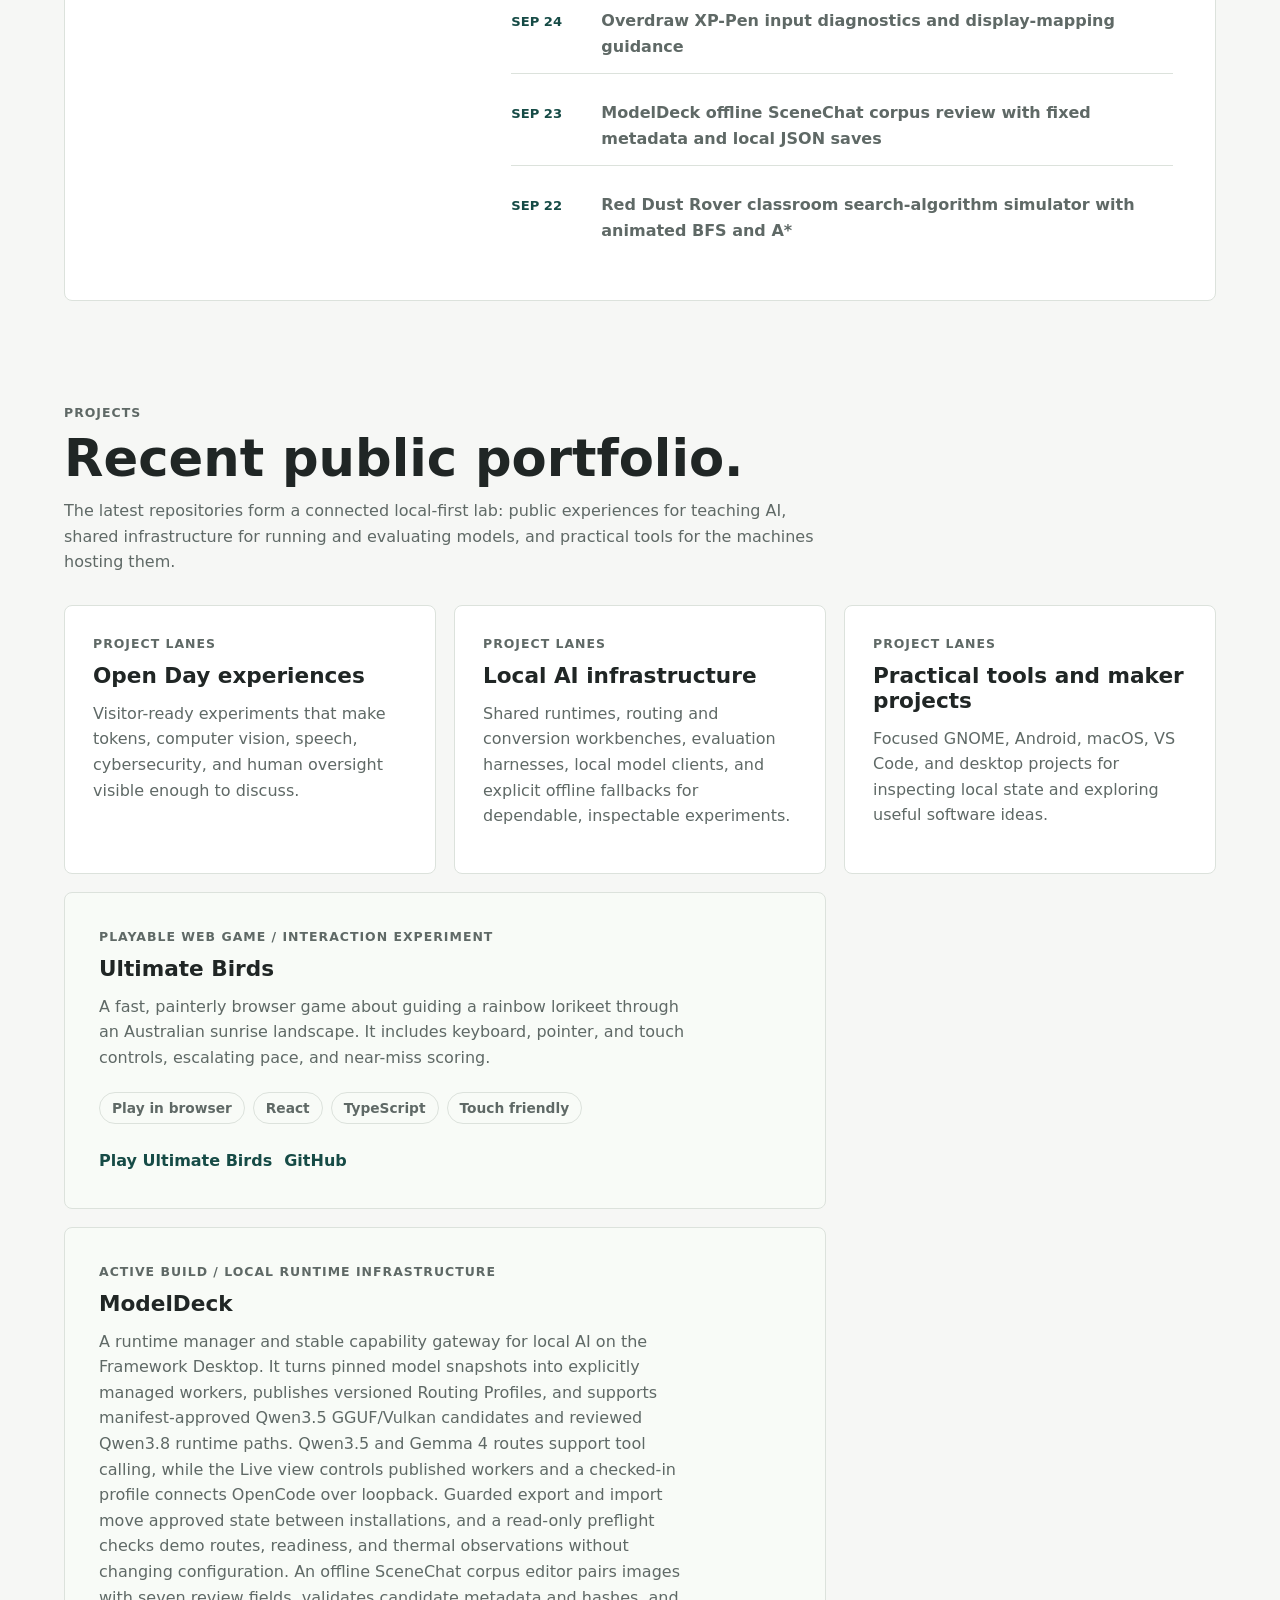
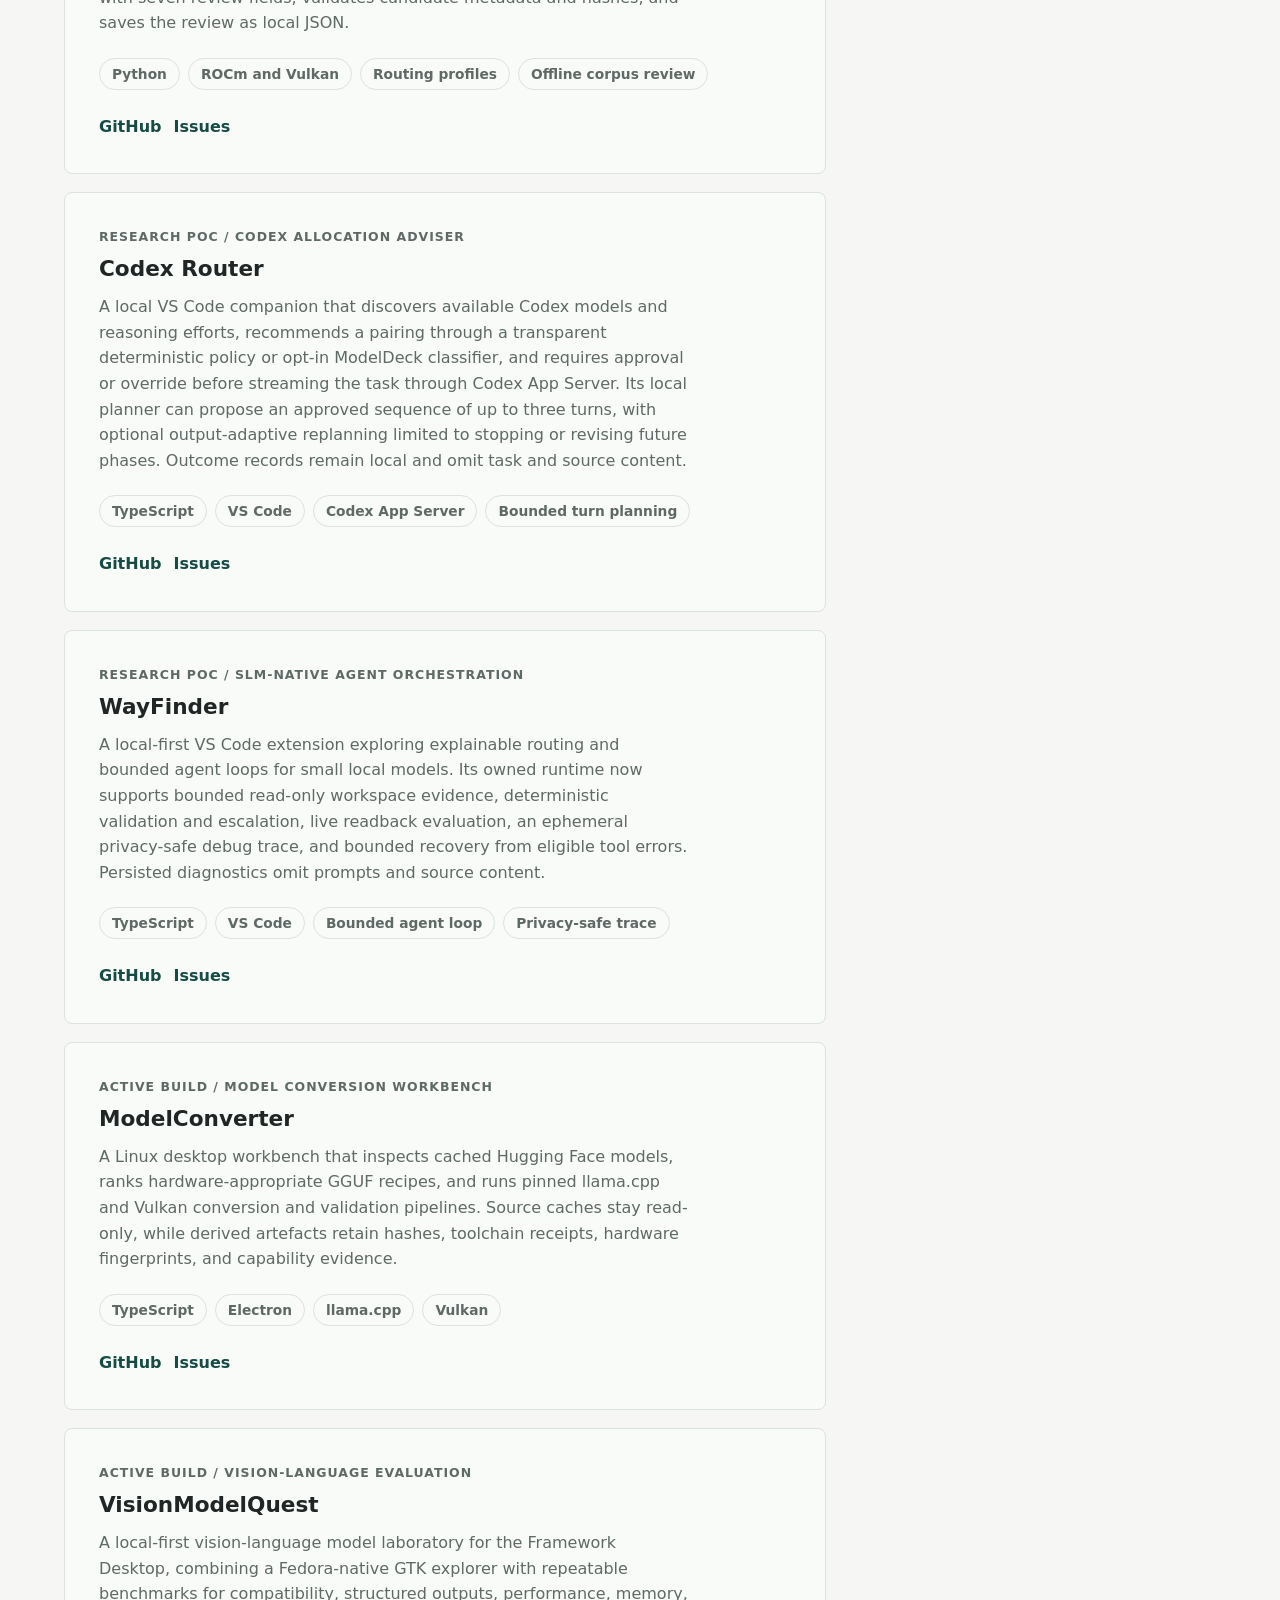
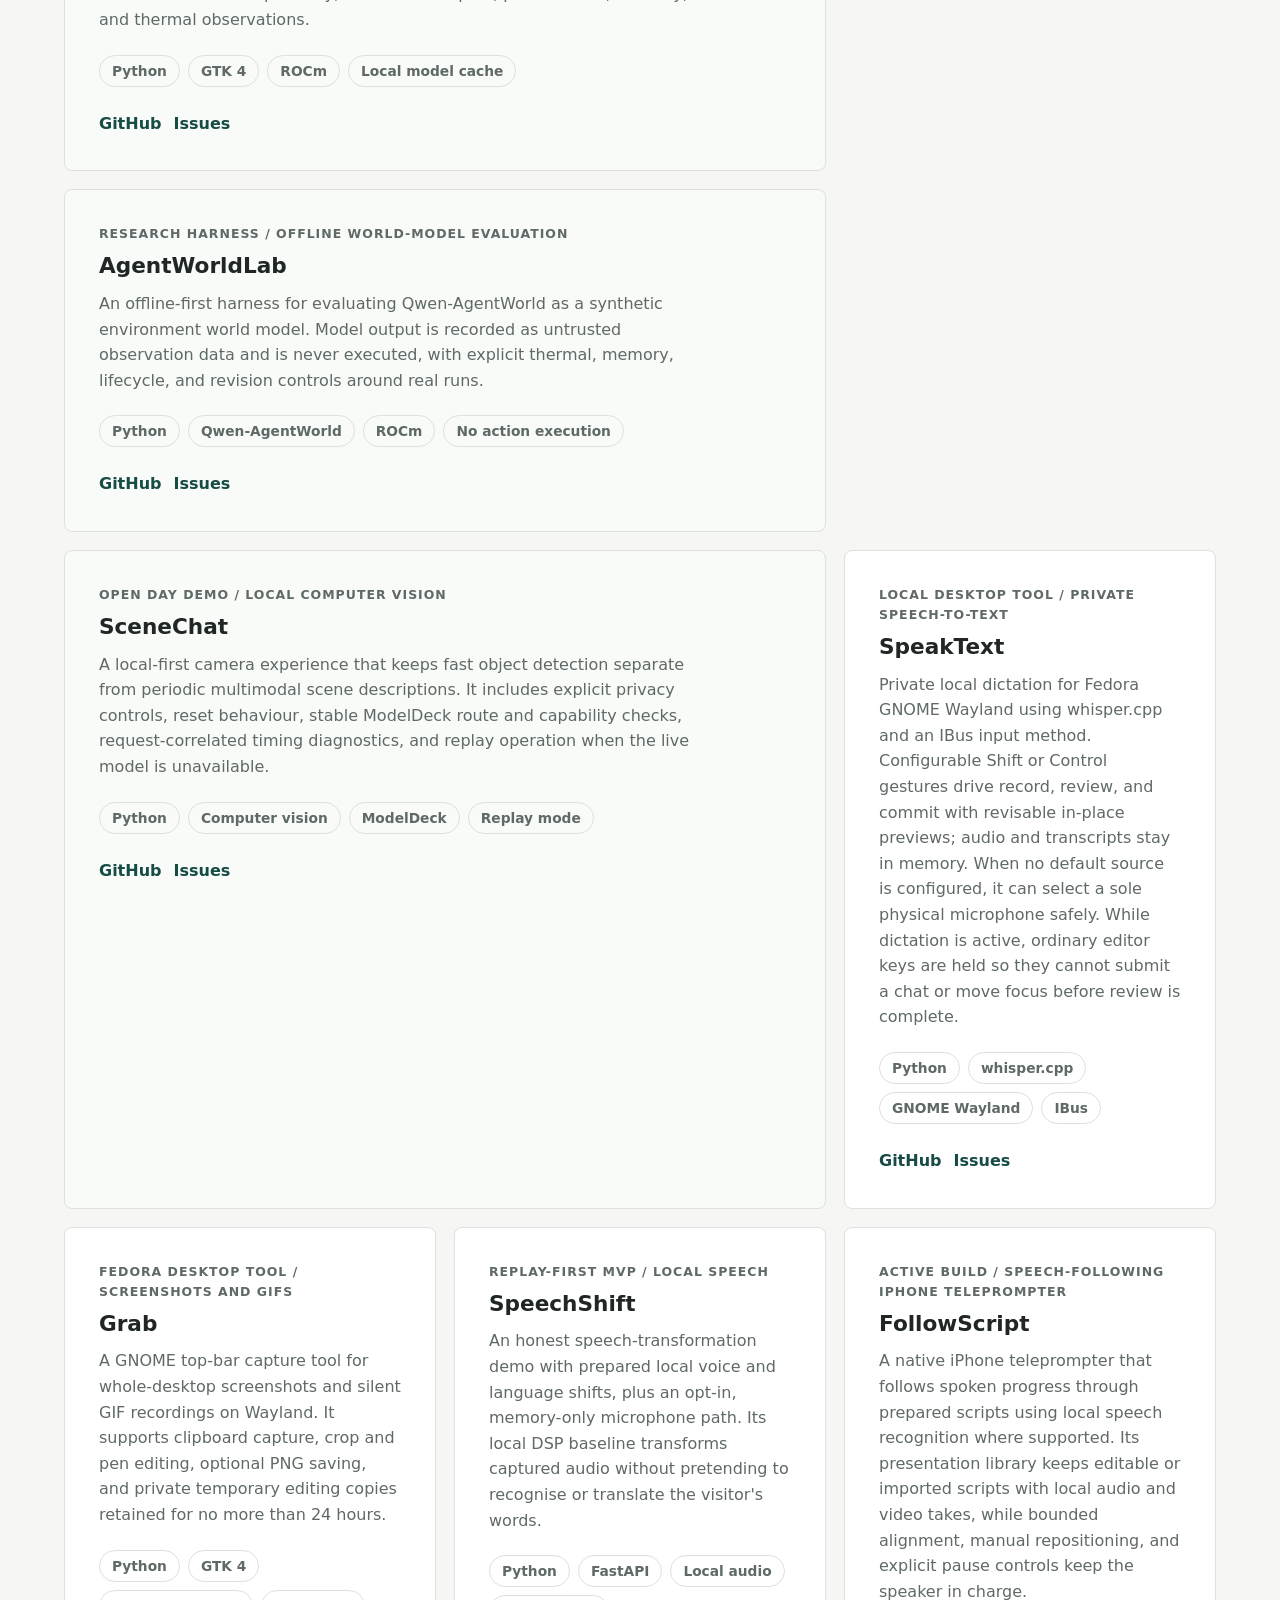
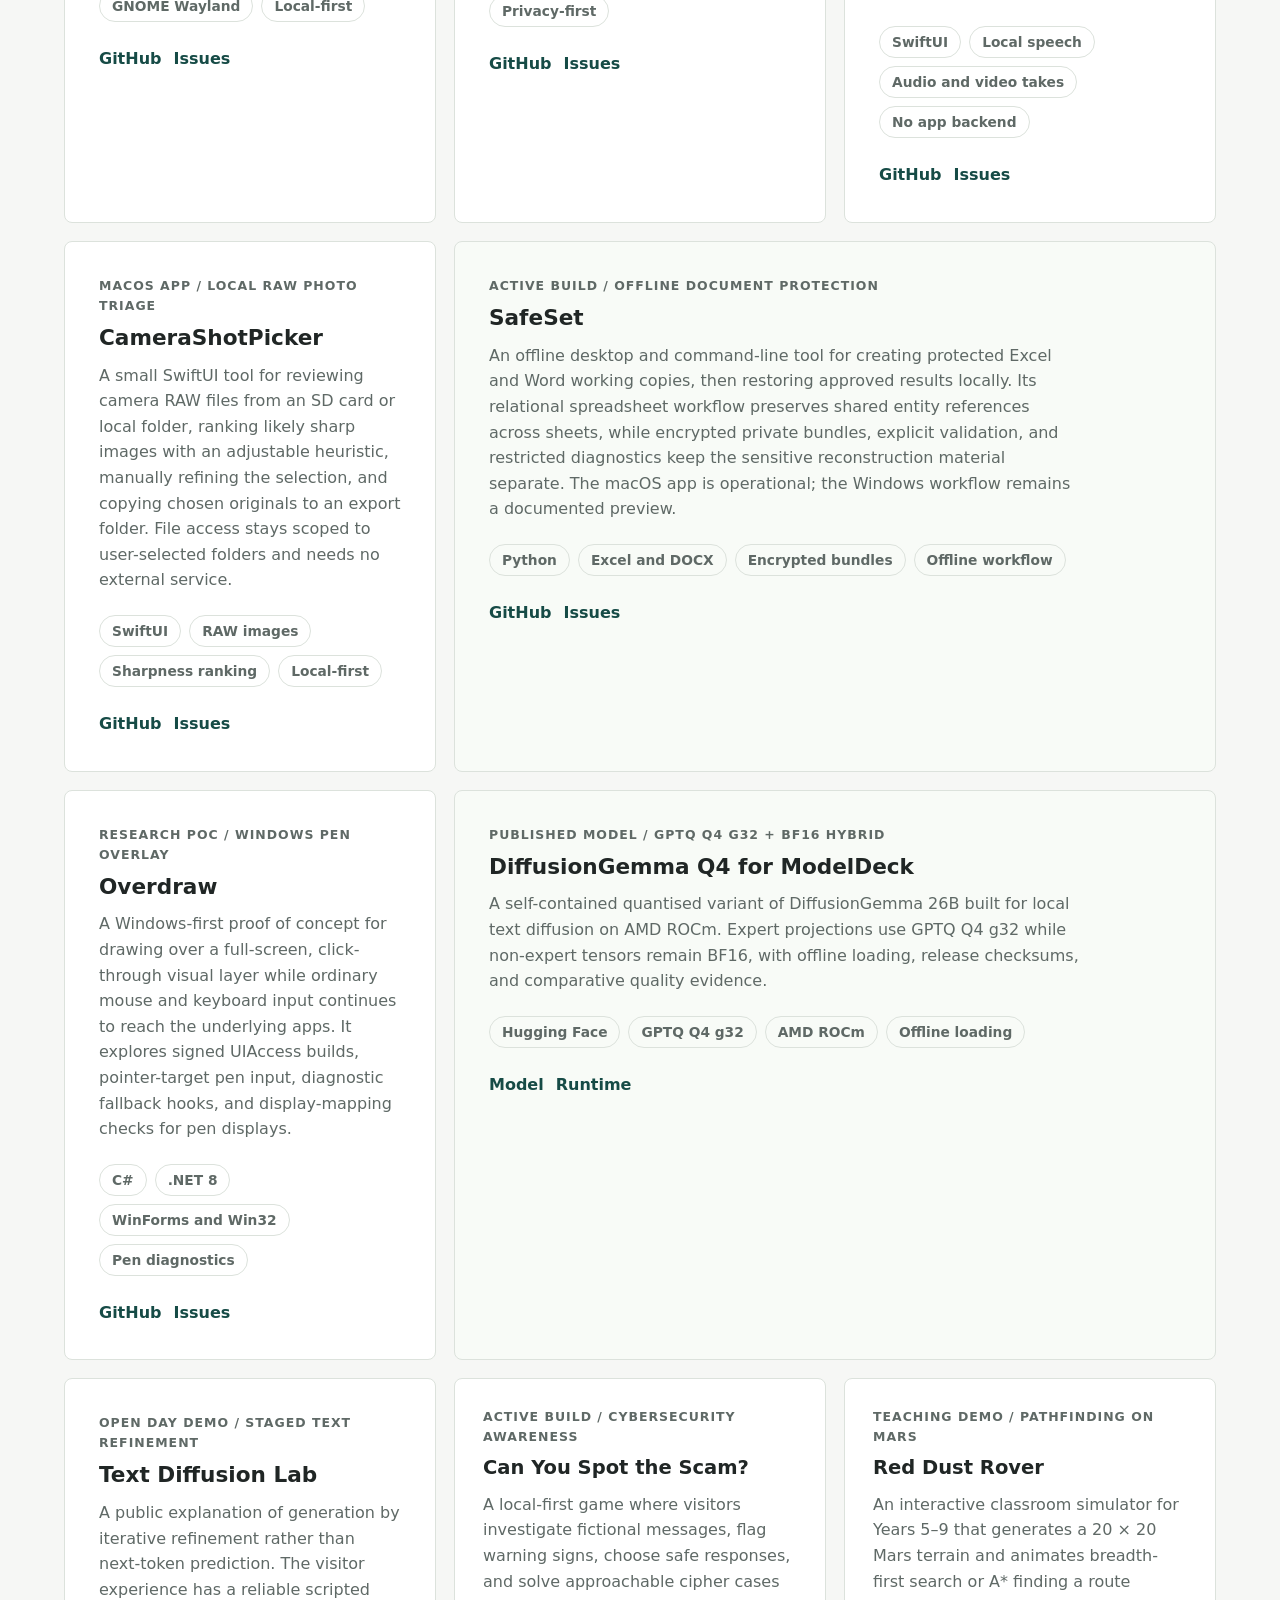
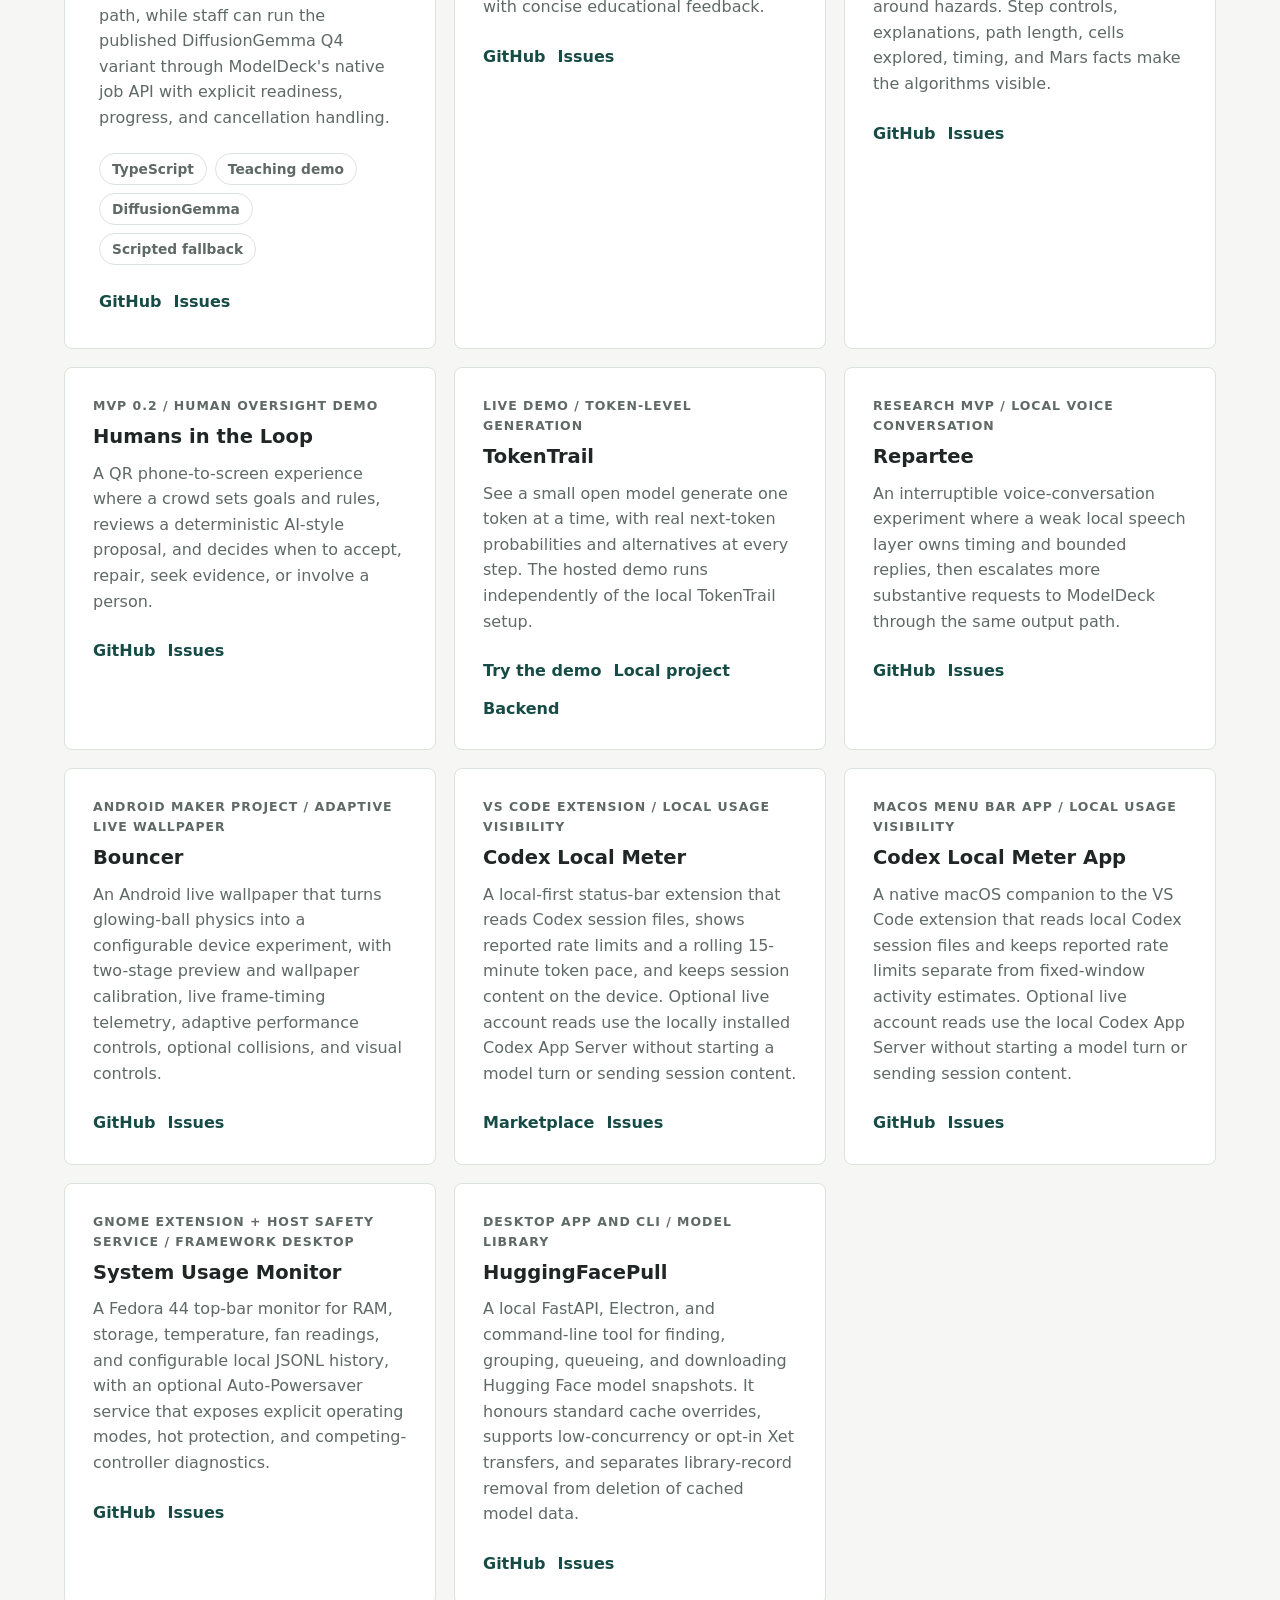
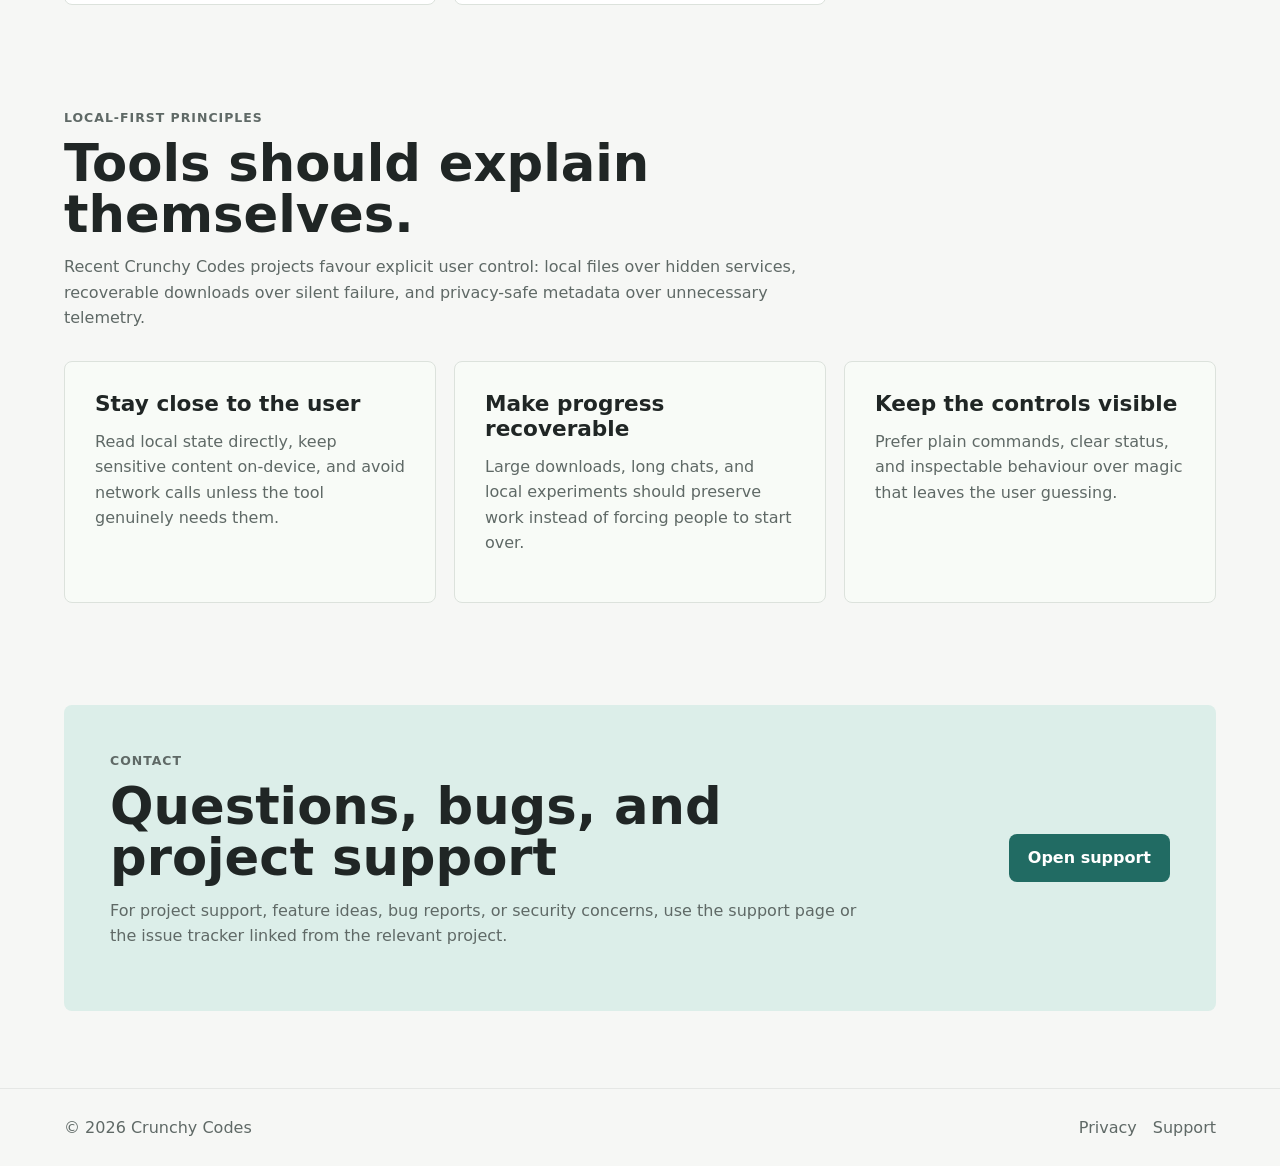
==== commit ae0d29a9: "Feature SafeSet and recent teaching tools" ====
--- a/index.html
+++ b/index.html
@@ -108,24 +108,24 @@
         </div>
         <ol class="activity-list">
           <li>
-            <time datetime="2026-09-16">Sep 16</time>
-            <span>FollowScript presentation library, editable scripts, and voice enhancement for recorded takes</span>
+            <time datetime="2026-09-25">Sep 25</time>
+            <span>SafeSet DOCX protection, restoration validation, and Windows private-storage foundations</span>
           </li>
           <li>
-            <time datetime="2026-09-15">Sep 15</time>
-            <span>FollowScript local audio and video recording, playback, and sharing workflows</span>
+            <time datetime="2026-09-24">Sep 24</time>
+            <span>Token Trail hosted demo with a pinned, memory-only next-token trace service</span>
           </li>
           <li>
-            <time datetime="2026-09-14">Sep 14</time>
-            <span>FollowScript stateful speech alignment, tracking diagnostics, and external-microphone awareness</span>
+            <time datetime="2026-09-24">Sep 24</time>
+            <span>Overdraw XP-Pen input diagnostics and display-mapping guidance</span>
           </li>
           <li>
-            <time datetime="2026-09-13">Sep 13</time>
-            <span>FollowScript document imports, mirrored display controls, and local speech following</span>
+            <time datetime="2026-09-23">Sep 23</time>
+            <span>ModelDeck offline SceneChat corpus review with fixed metadata and local JSON saves</span>
           </li>
           <li>
-            <time datetime="2026-09-11">Sep 11</time>
-            <span>Codex Local Meter macOS app with optional live rate-limit reads</span>
+            <time datetime="2026-09-22">Sep 22</time>
+            <span>Red Dust Rover classroom search-algorithm simulator with animated BFS and A*</span>
           </li>
         </ol>
       </section>
@@ -203,13 +203,15 @@
               a checked-in profile connects OpenCode over loopback. Guarded
               export and import move approved state between installations, and
               a read-only preflight checks demo routes, readiness, and thermal
-              observations without changing configuration.
+              observations without changing configuration. An offline SceneChat
+              corpus editor pairs images with seven review fields, validates
+              candidate metadata and hashes, and saves the review as local JSON.
             </p>
             <div class="meta-list" aria-label="ModelDeck highlights">
               <span>Python</span>
               <span>ROCm and Vulkan</span>
               <span>Routing profiles</span>
-              <span>Read-only preflight</span>
+              <span>Offline corpus review</span>
             </div>
             <div class="card-links">
               <a href="https://github.com/ozyjay/ModelDeck">GitHub</a>
@@ -463,6 +465,52 @@
           </article>
 
           <article class="feature-card featured">
+            <p class="status">Active build / offline document protection</p>
+            <h3>SafeSet</h3>
+            <p>
+              An offline desktop and command-line tool for creating protected
+              Excel and Word working copies, then restoring approved results
+              locally. Its relational spreadsheet workflow preserves shared
+              entity references across sheets, while encrypted private bundles,
+              explicit validation, and restricted diagnostics keep the sensitive
+              reconstruction material separate. The macOS app is operational;
+              the Windows workflow remains a documented preview.
+            </p>
+            <div class="meta-list" aria-label="SafeSet highlights">
+              <span>Python</span>
+              <span>Excel and DOCX</span>
+              <span>Encrypted bundles</span>
+              <span>Offline workflow</span>
+            </div>
+            <div class="card-links">
+              <a href="https://github.com/ozyjay/SafeSet">GitHub</a>
+              <a href="https://github.com/ozyjay/SafeSet/issues">Issues</a>
+            </div>
+          </article>
+
+          <article class="feature-card">
+            <p class="status">Research POC / Windows pen overlay</p>
+            <h3>Overdraw</h3>
+            <p>
+              A Windows-first proof of concept for drawing over a full-screen,
+              click-through visual layer while ordinary mouse and keyboard input
+              continues to reach the underlying apps. It explores signed UIAccess
+              builds, pointer-target pen input, diagnostic fallback hooks, and
+              display-mapping checks for pen displays.
+            </p>
+            <div class="meta-list" aria-label="Overdraw highlights">
+              <span>C#</span>
+              <span>.NET 8</span>
+              <span>WinForms and Win32</span>
+              <span>Pen diagnostics</span>
+            </div>
+            <div class="card-links">
+              <a href="https://github.com/ozyjay/Overdraw">GitHub</a>
+              <a href="https://github.com/ozyjay/Overdraw/issues">Issues</a>
+            </div>
+          </article>
+
+          <article class="feature-card featured">
             <p class="status">Published model / GPTQ Q4 g32 + BF16 hybrid</p>
             <h3>DiffusionGemma Q4 for ModelDeck</h3>
             <p>
@@ -516,6 +564,21 @@
             <div class="card-links">
               <a href="https://github.com/ozyjay/CybersecurityChallenge">GitHub</a>
               <a href="https://github.com/ozyjay/CybersecurityChallenge/issues">Issues</a>
+            </div>
+          </article>
+
+          <article class="feature-card compact">
+            <p class="status">Teaching demo / pathfinding on Mars</p>
+            <h3>Red Dust Rover</h3>
+            <p>
+              An interactive classroom simulator for Years 5–9 that generates a
+              20 × 20 Mars terrain and animates breadth-first search or A* finding
+              a route around hazards. Step controls, explanations, path length,
+              cells explored, timing, and Mars facts make the algorithms visible.
+            </p>
+            <div class="card-links">
+              <a href="https://github.com/ozyjay/Red-Dust-Rover">GitHub</a>
+              <a href="https://github.com/ozyjay/Red-Dust-Rover/issues">Issues</a>
             </div>
           </article>
 
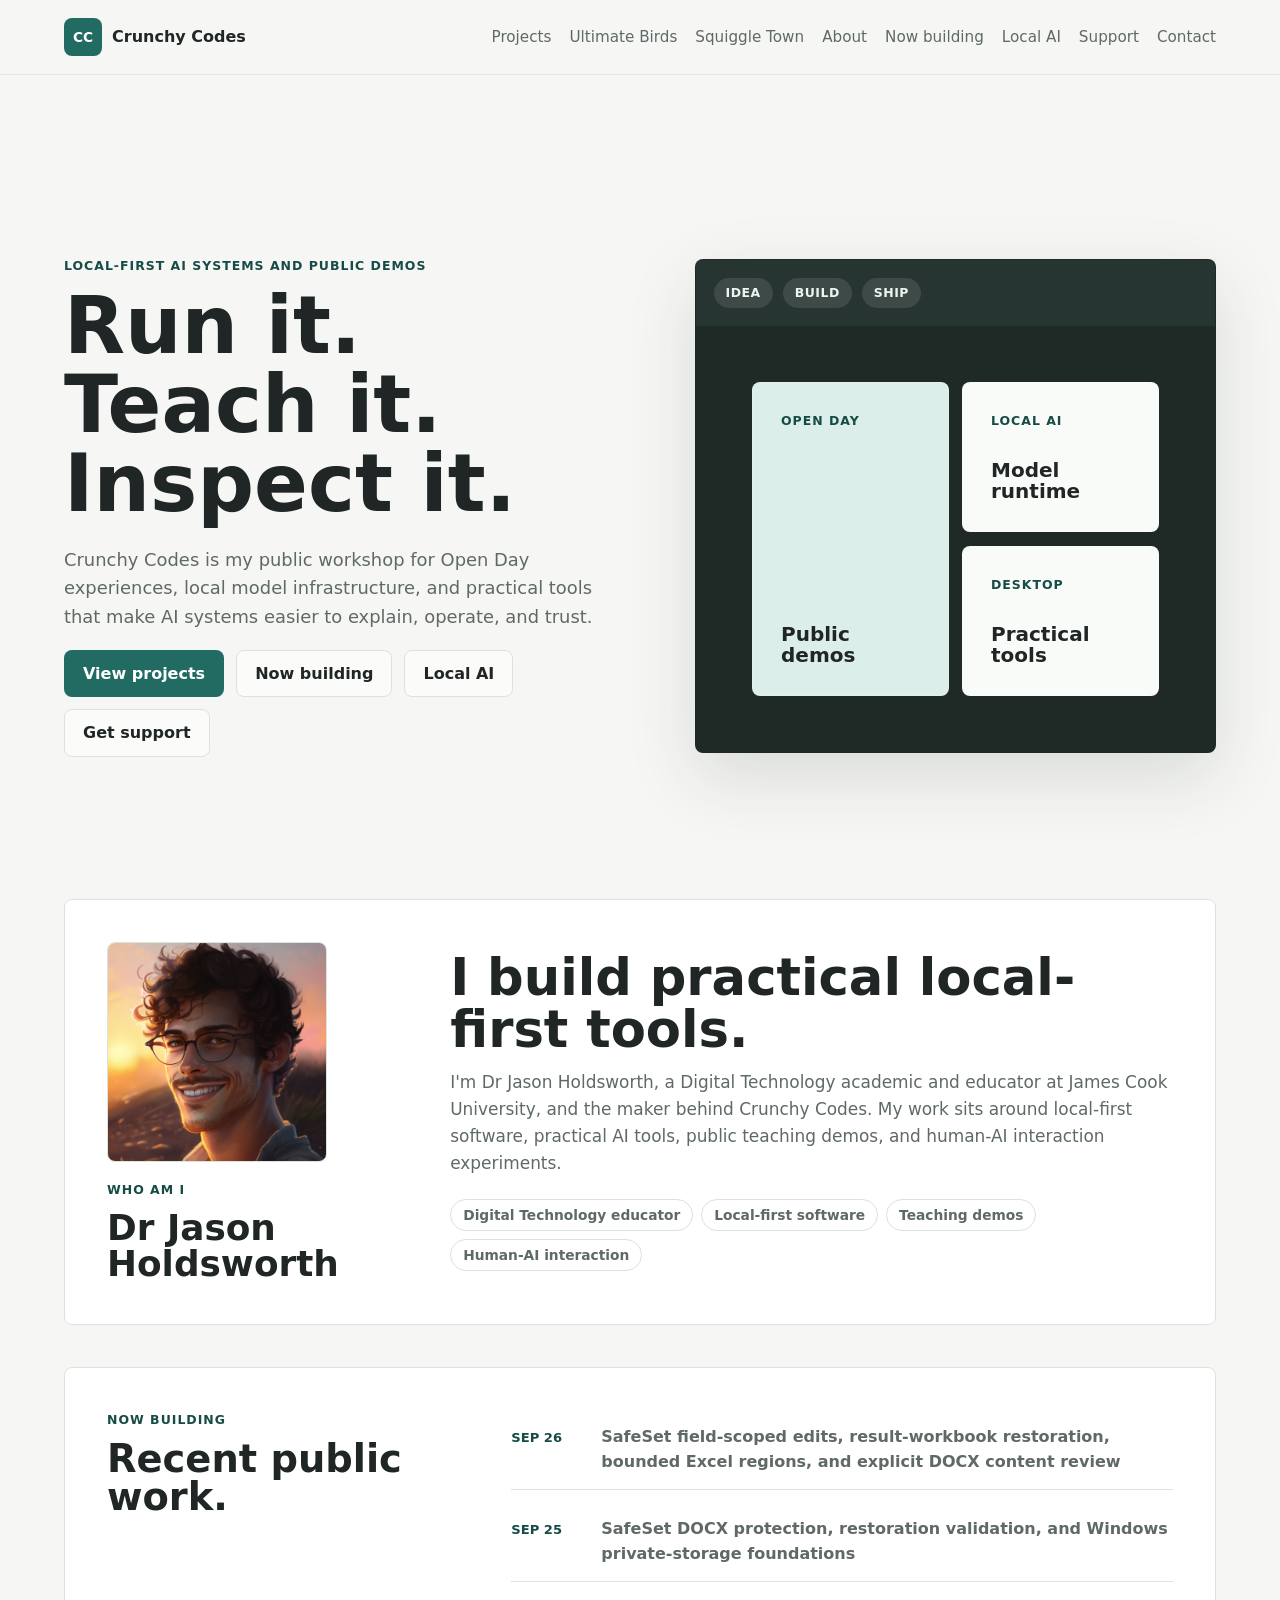
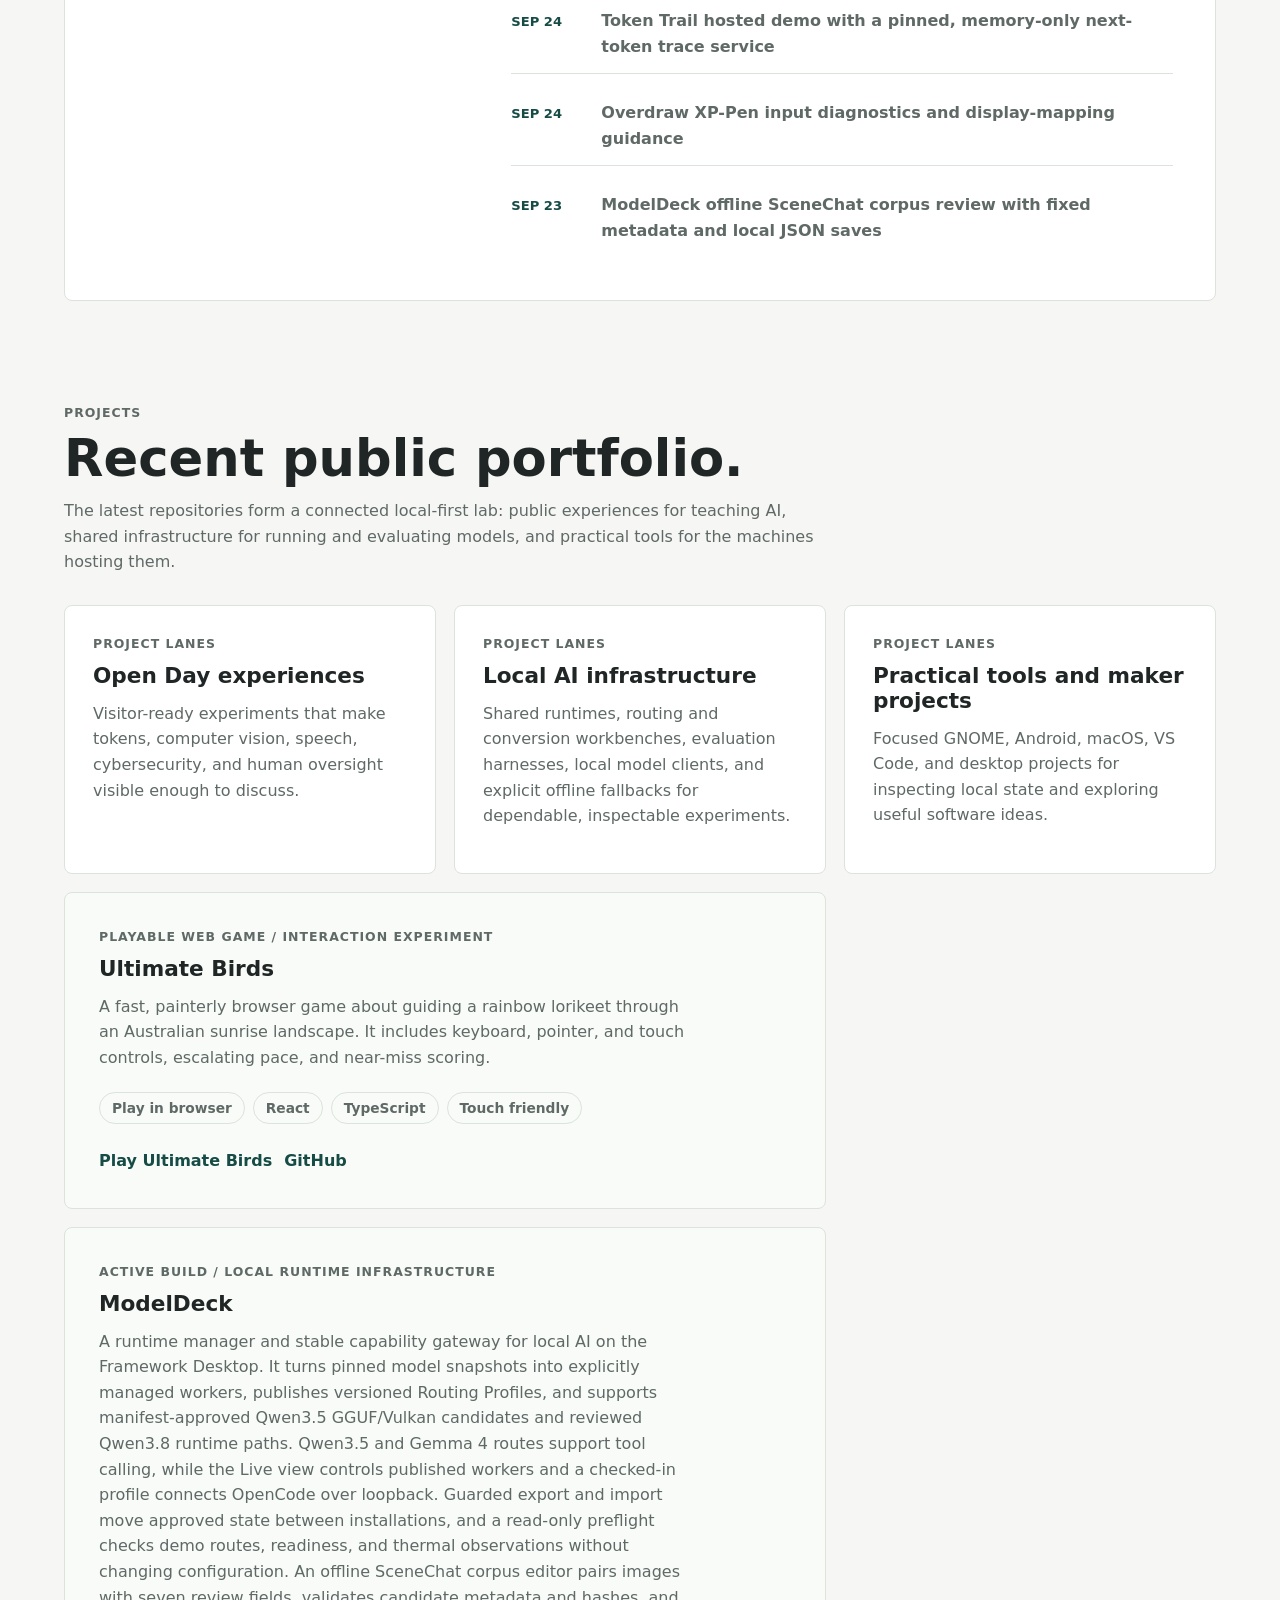
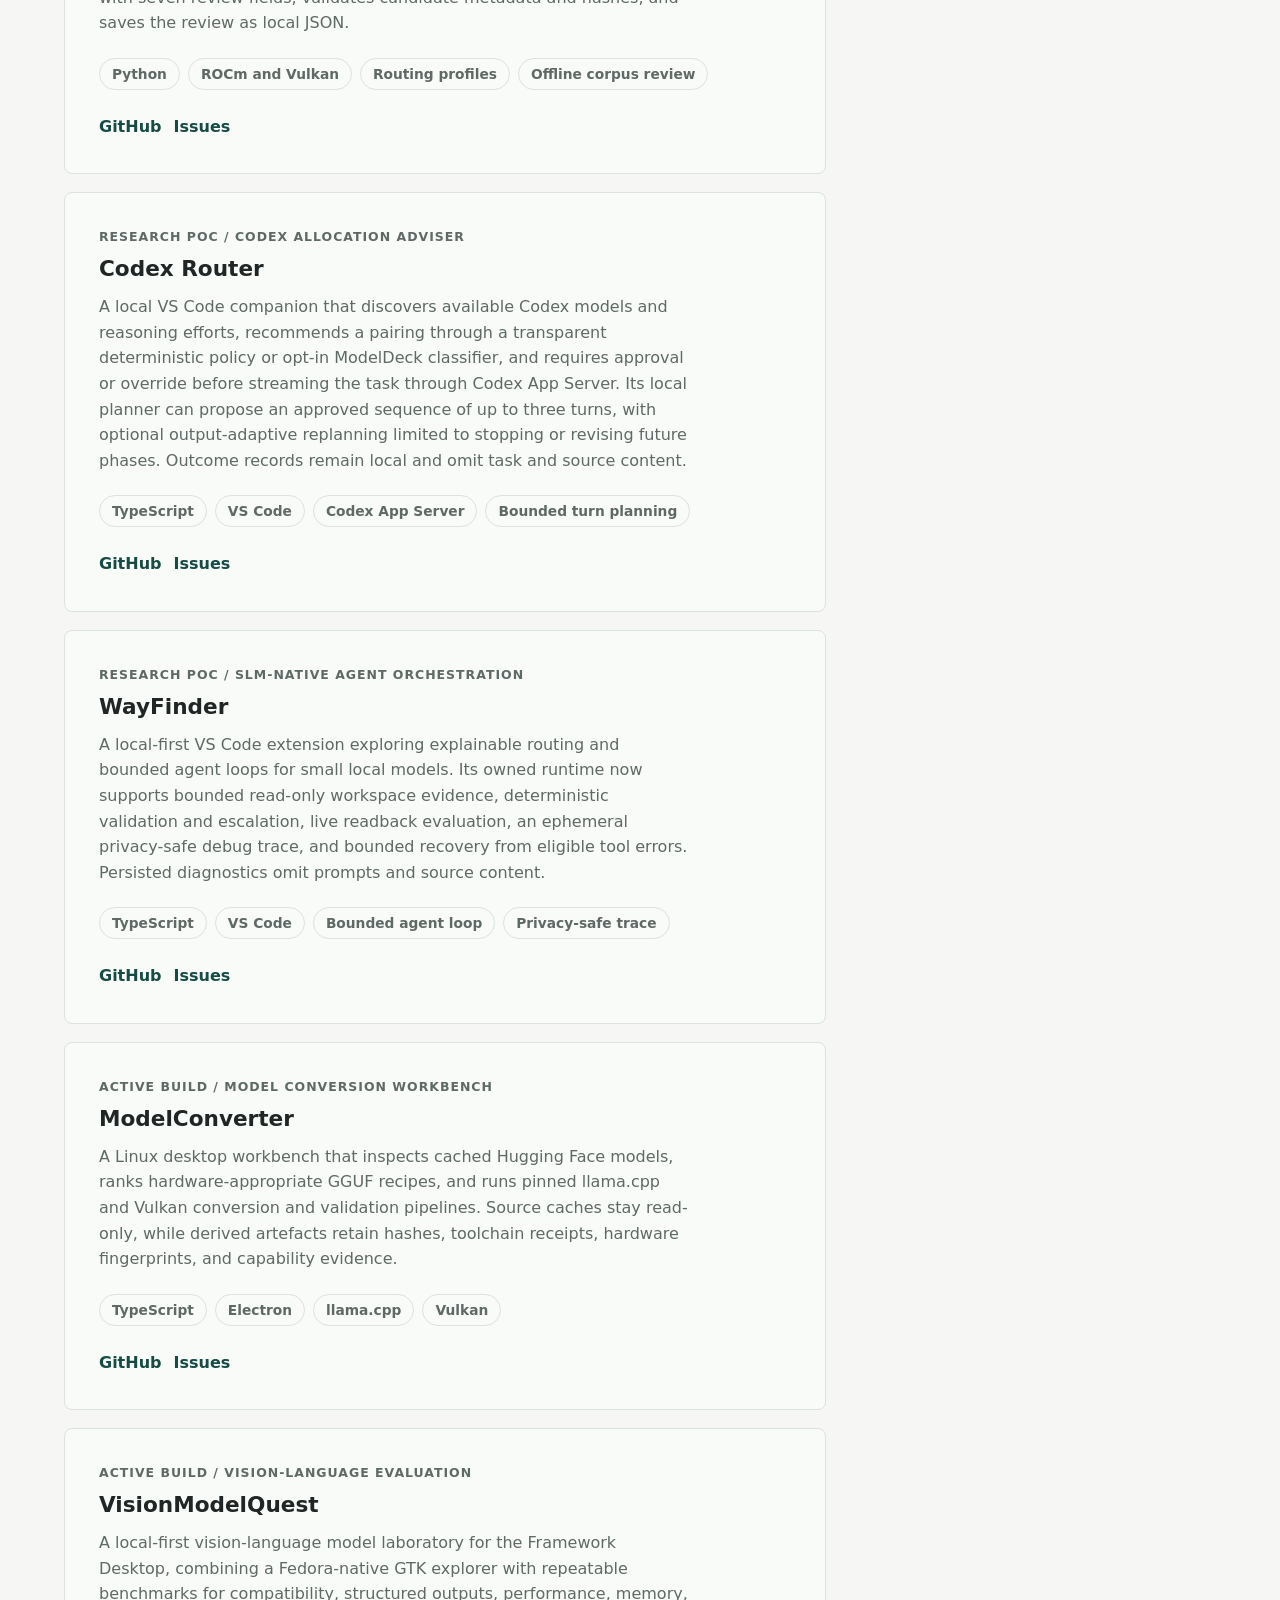
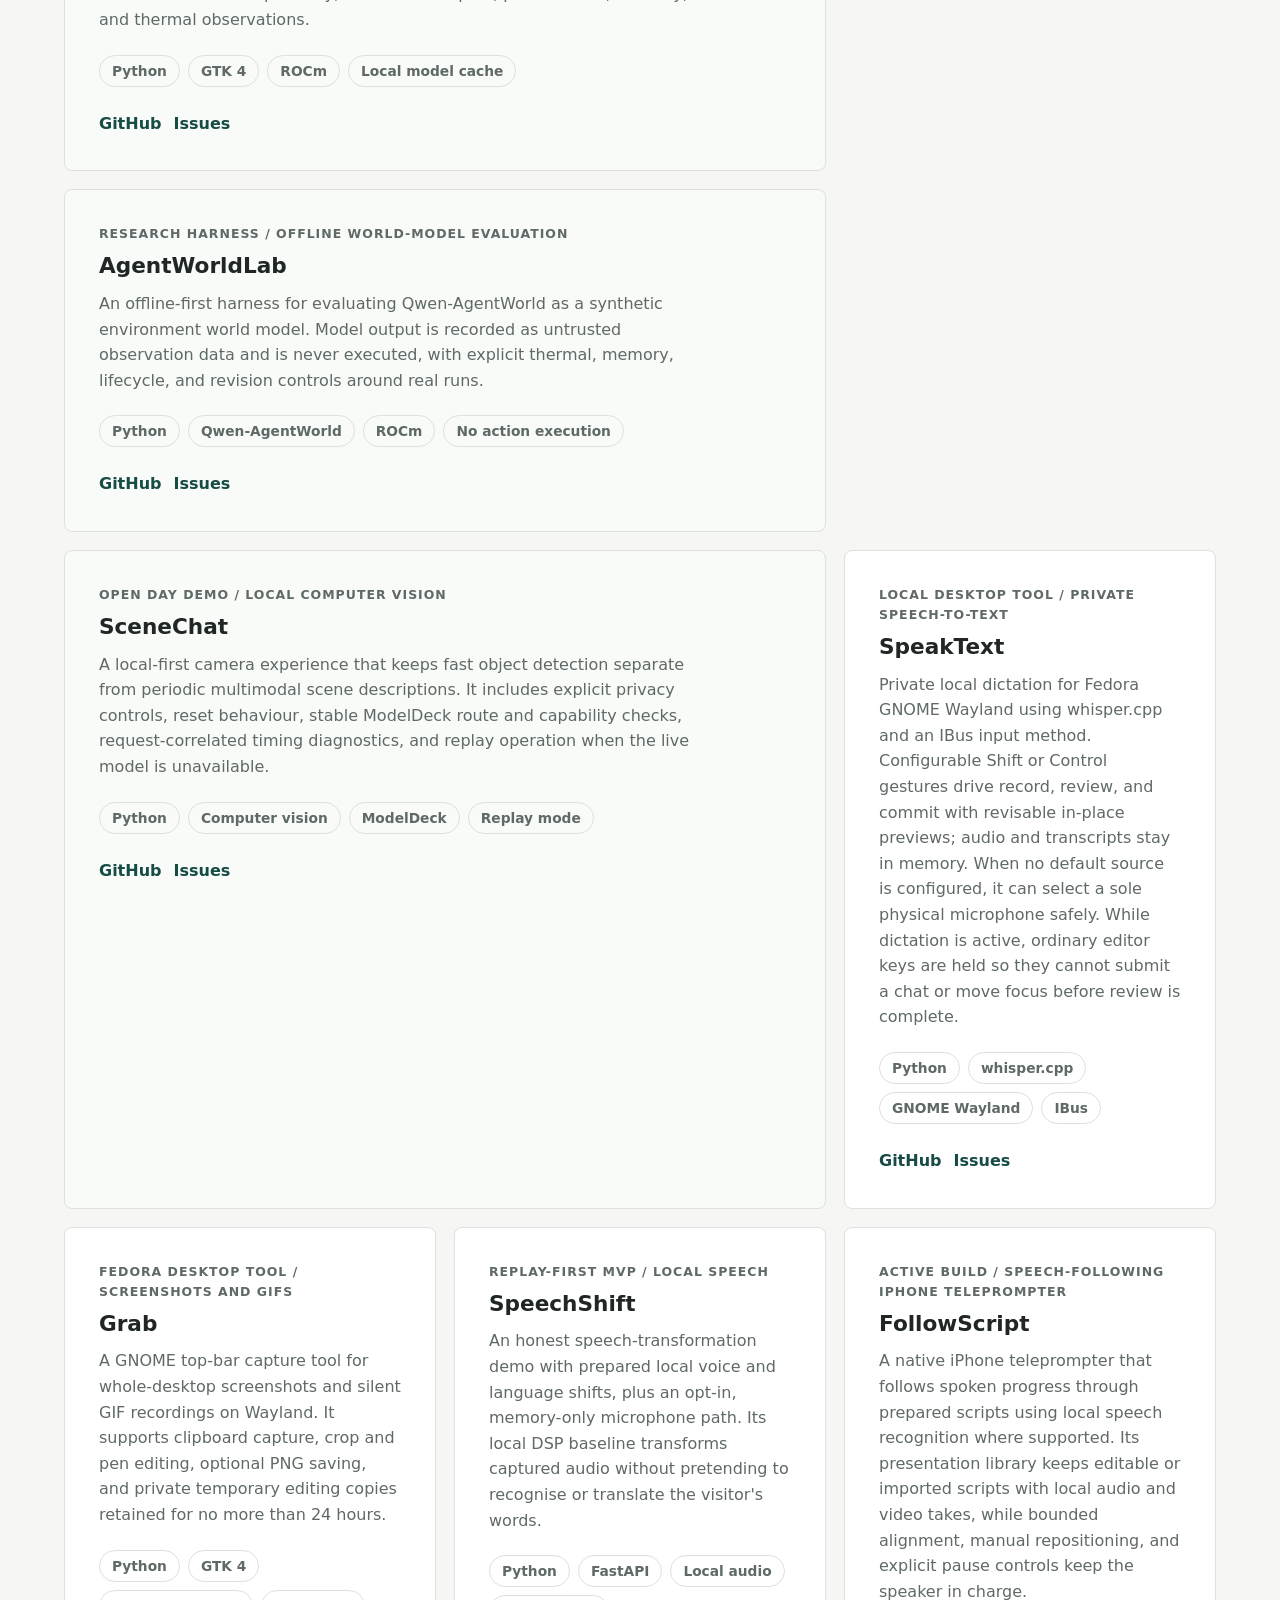
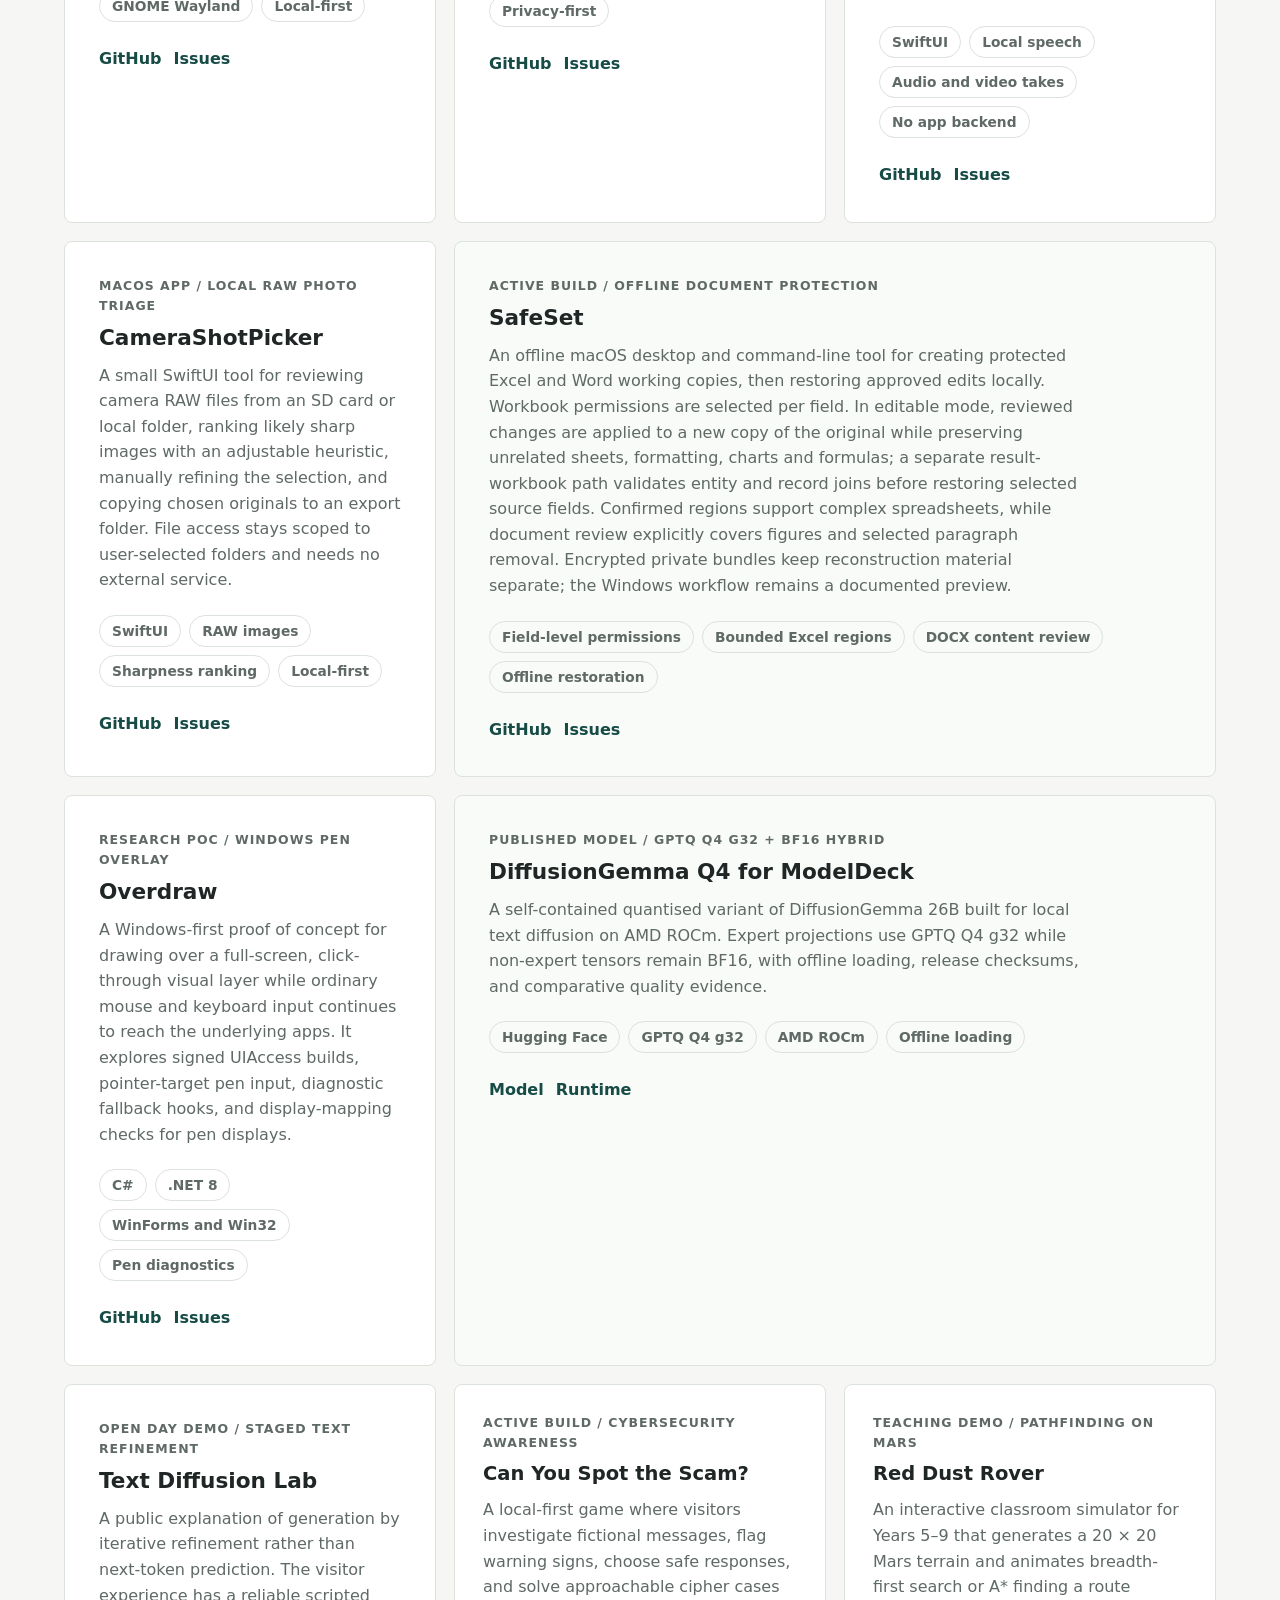
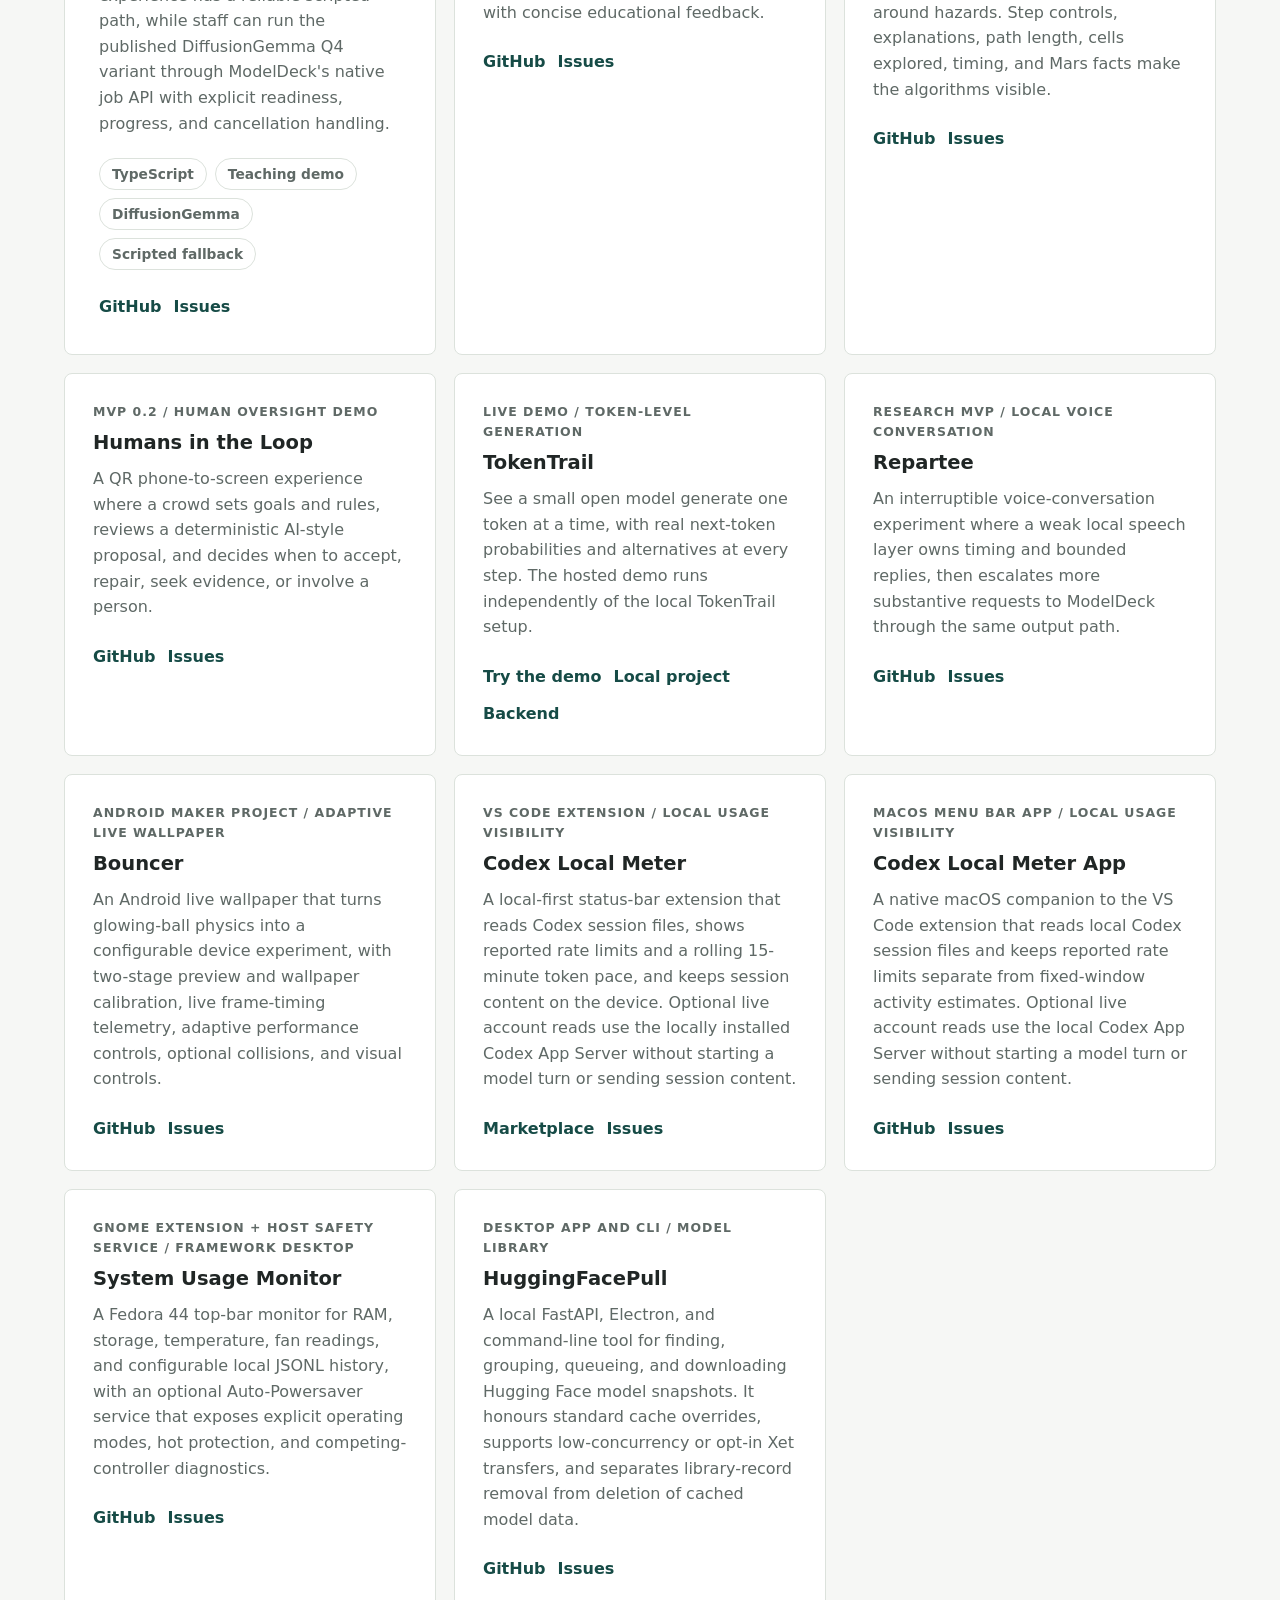
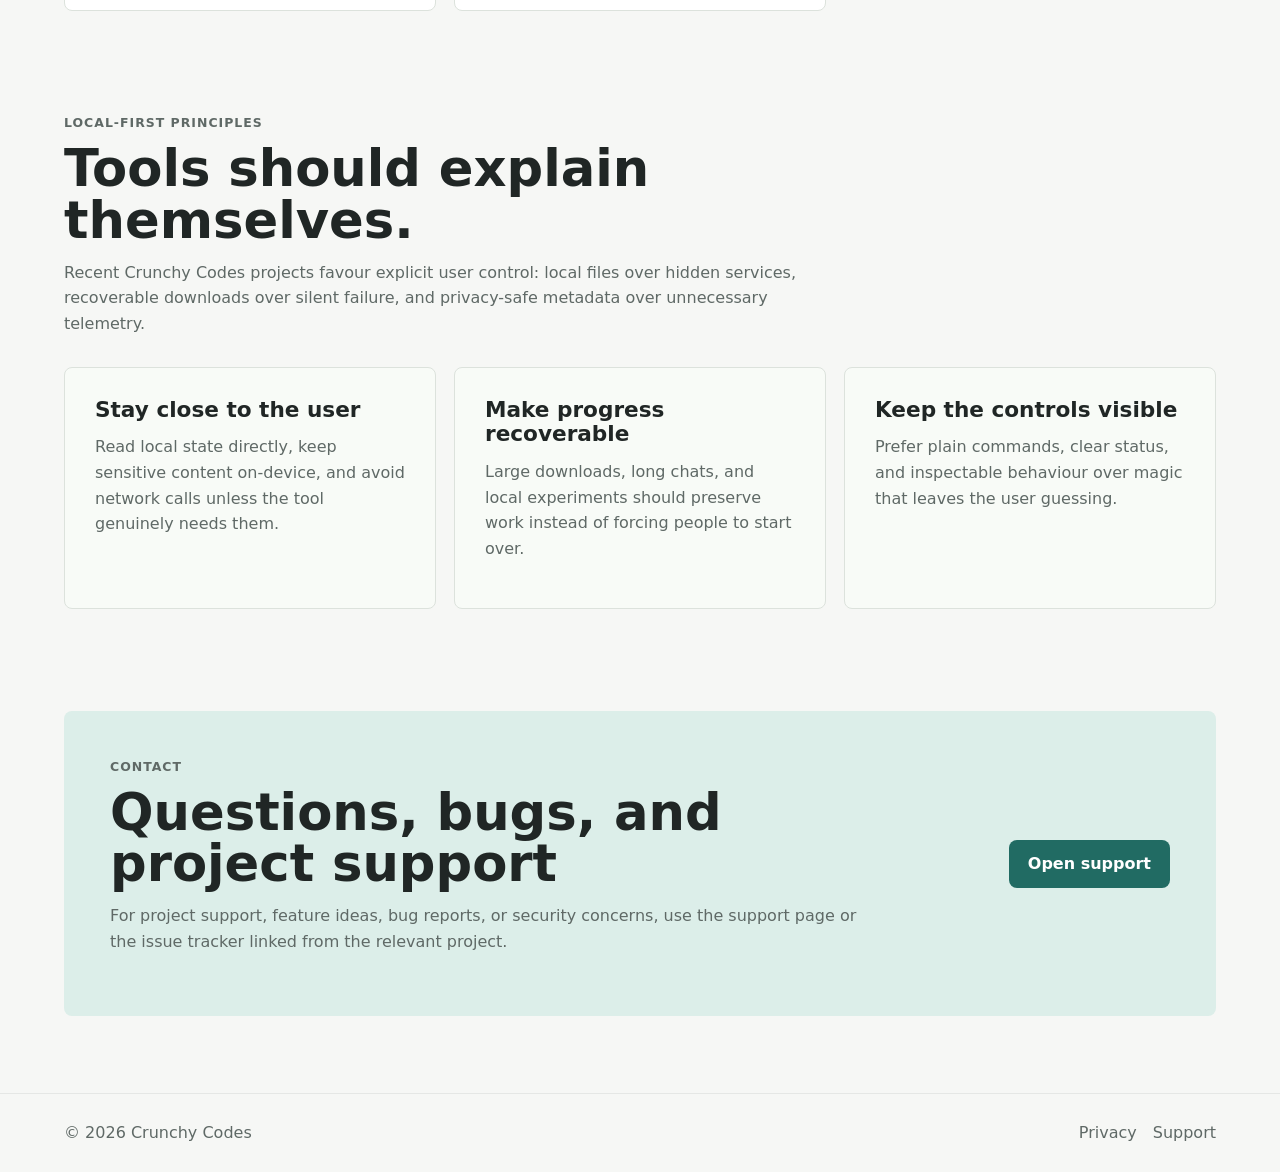
==== commit ff5c81ff: "Refresh SafeSet portfolio details" ====
--- a/index.html
+++ b/index.html
@@ -108,6 +108,10 @@
         </div>
         <ol class="activity-list">
           <li>
+            <time datetime="2026-09-26">Sep 26</time>
+            <span>SafeSet field-scoped edits, result-workbook restoration, bounded Excel regions, and explicit DOCX content review</span>
+          </li>
+          <li>
             <time datetime="2026-09-25">Sep 25</time>
             <span>SafeSet DOCX protection, restoration validation, and Windows private-storage foundations</span>
           </li>
@@ -123,10 +127,6 @@
             <time datetime="2026-09-23">Sep 23</time>
             <span>ModelDeck offline SceneChat corpus review with fixed metadata and local JSON saves</span>
           </li>
-          <li>
-            <time datetime="2026-09-22">Sep 22</time>
-            <span>Red Dust Rover classroom search-algorithm simulator with animated BFS and A*</span>
-          </li>
         </ol>
       </section>
 
@@ -468,19 +468,23 @@
             <p class="status">Active build / offline document protection</p>
             <h3>SafeSet</h3>
             <p>
-              An offline desktop and command-line tool for creating protected
-              Excel and Word working copies, then restoring approved results
-              locally. Its relational spreadsheet workflow preserves shared
-              entity references across sheets, while encrypted private bundles,
-              explicit validation, and restricted diagnostics keep the sensitive
-              reconstruction material separate. The macOS app is operational;
-              the Windows workflow remains a documented preview.
+              An offline macOS desktop and command-line tool for creating
+              protected Excel and Word working copies, then restoring approved
+              edits locally. Workbook permissions are selected per field. In
+              editable mode, reviewed changes are applied to a new copy of the
+              original while preserving unrelated sheets, formatting, charts and
+              formulas; a separate result-workbook path validates entity and
+              record joins before restoring selected source fields. Confirmed
+              regions support complex spreadsheets, while document review
+              explicitly covers figures and selected paragraph removal. Encrypted
+              private bundles keep reconstruction material separate; the Windows
+              workflow remains a documented preview.
             </p>
             <div class="meta-list" aria-label="SafeSet highlights">
-              <span>Python</span>
-              <span>Excel and DOCX</span>
-              <span>Encrypted bundles</span>
-              <span>Offline workflow</span>
+              <span>Field-level permissions</span>
+              <span>Bounded Excel regions</span>
+              <span>DOCX content review</span>
+              <span>Offline restoration</span>
             </div>
             <div class="card-links">
               <a href="https://github.com/ozyjay/SafeSet">GitHub</a>
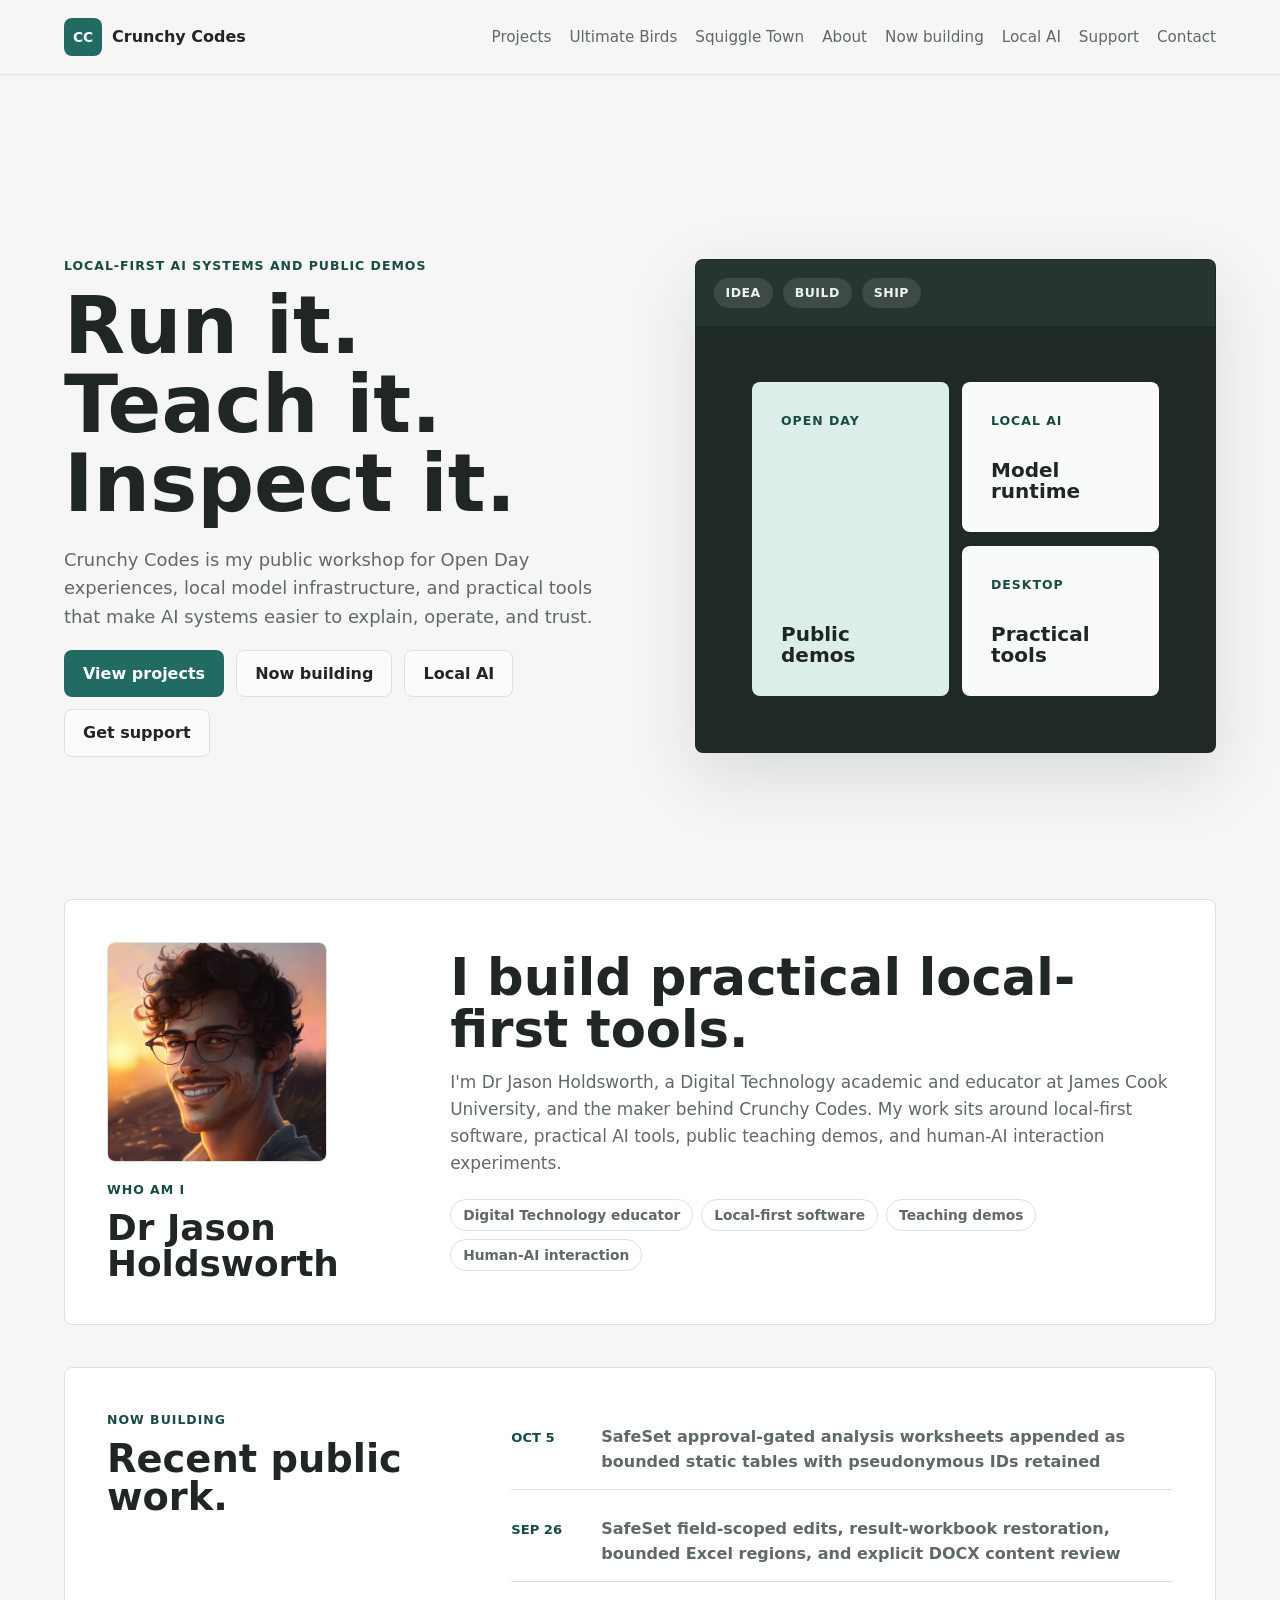
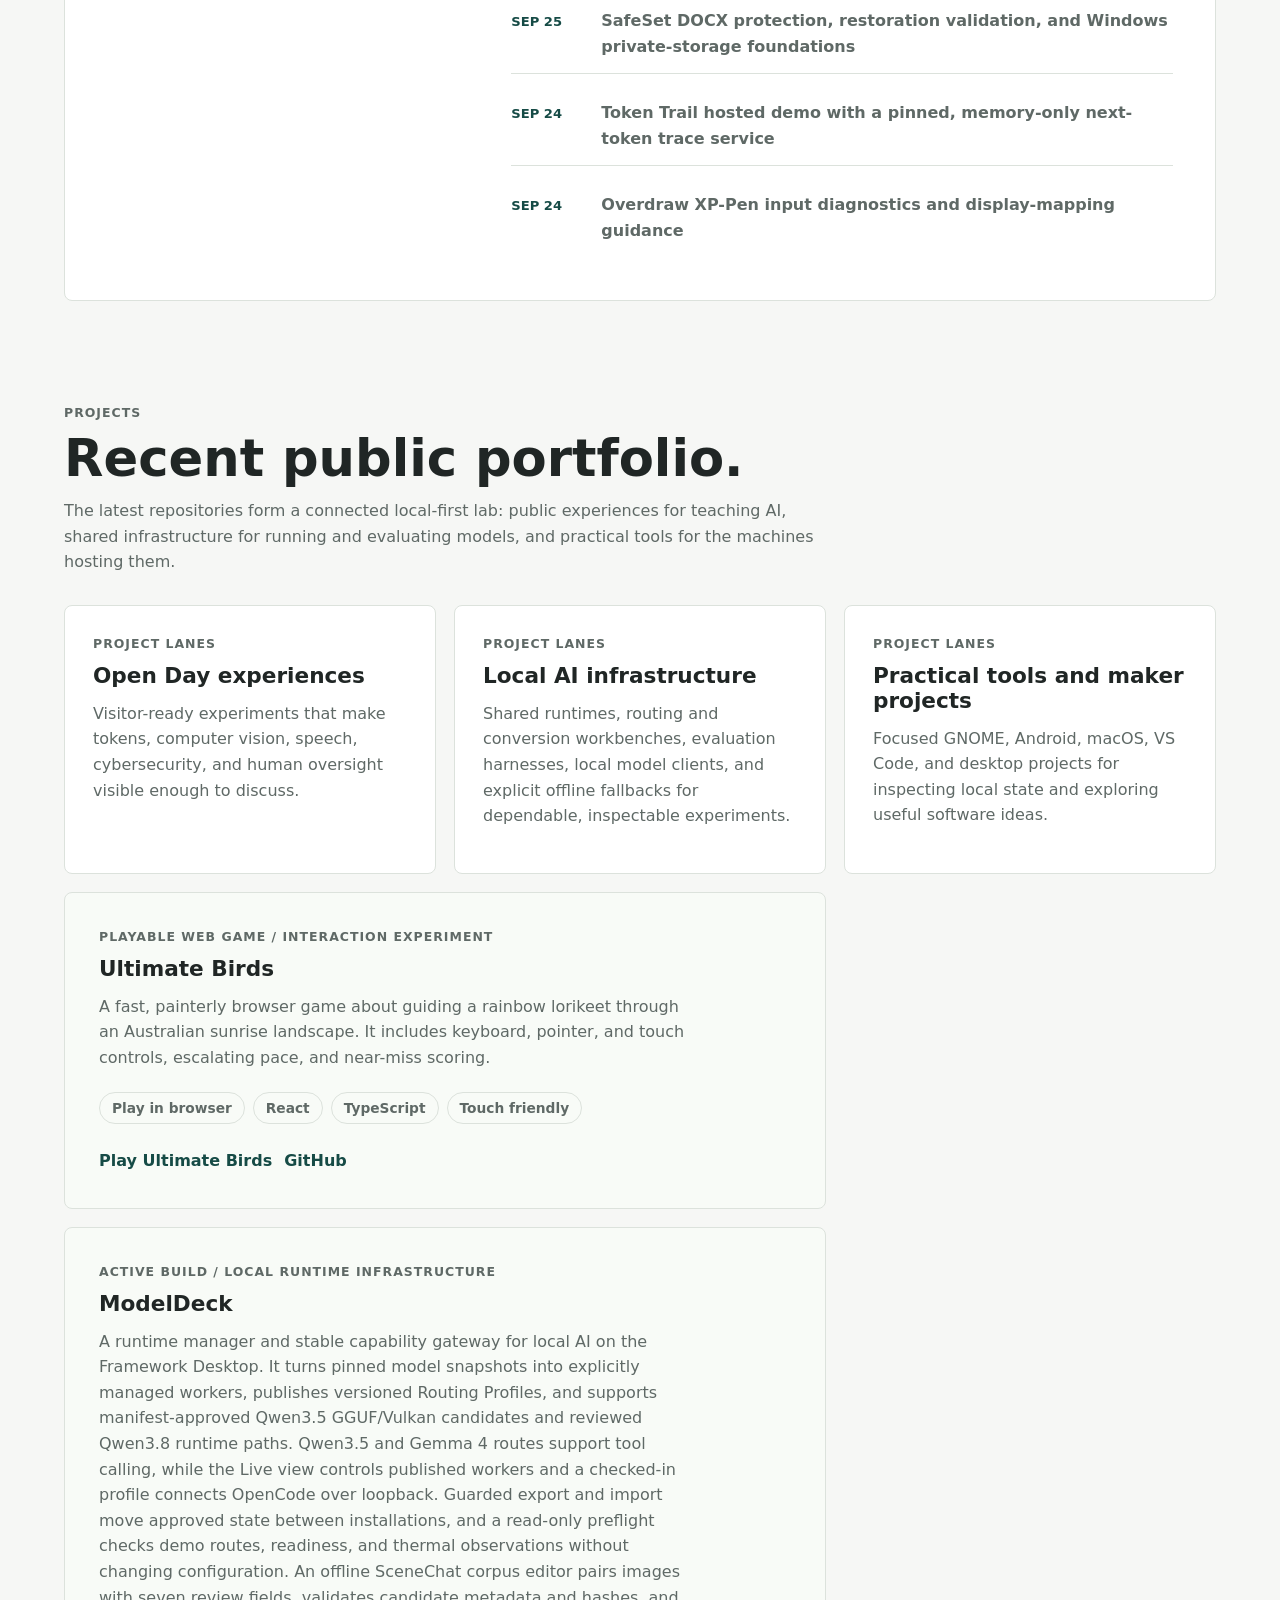
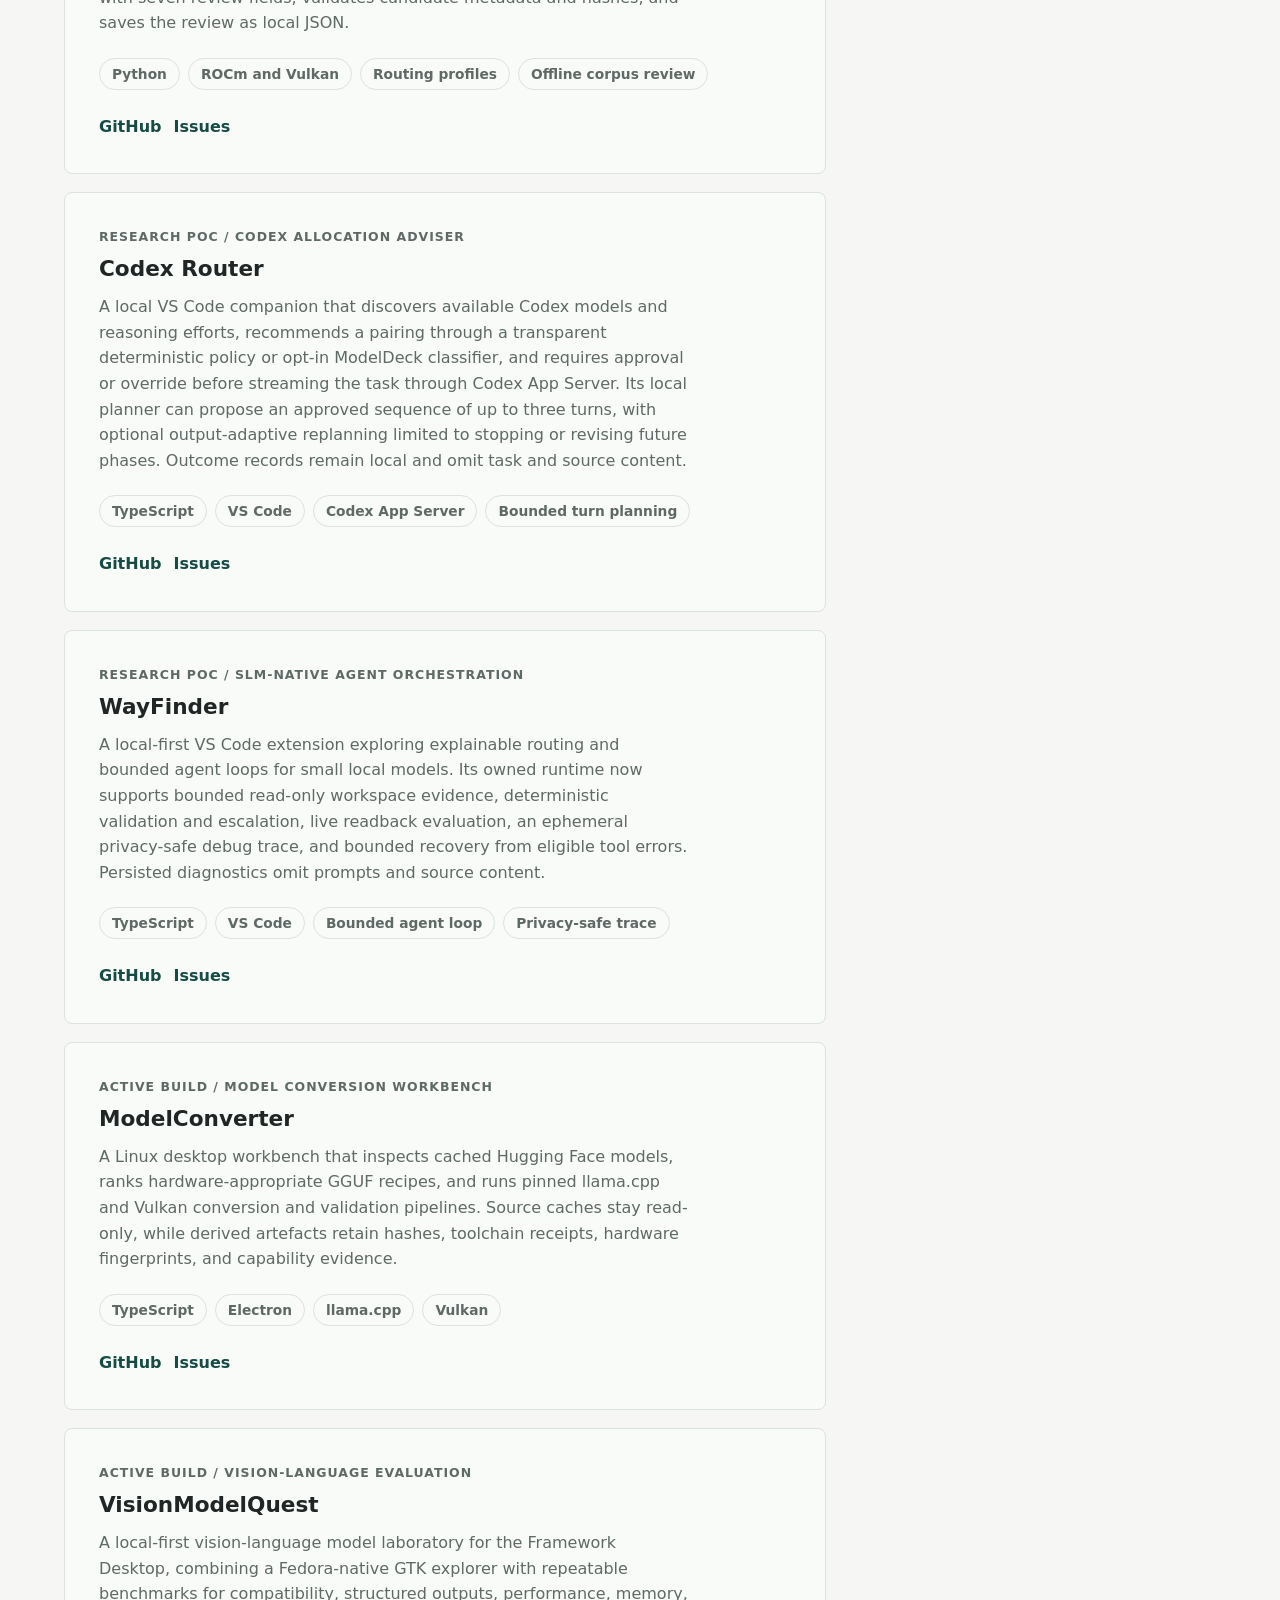
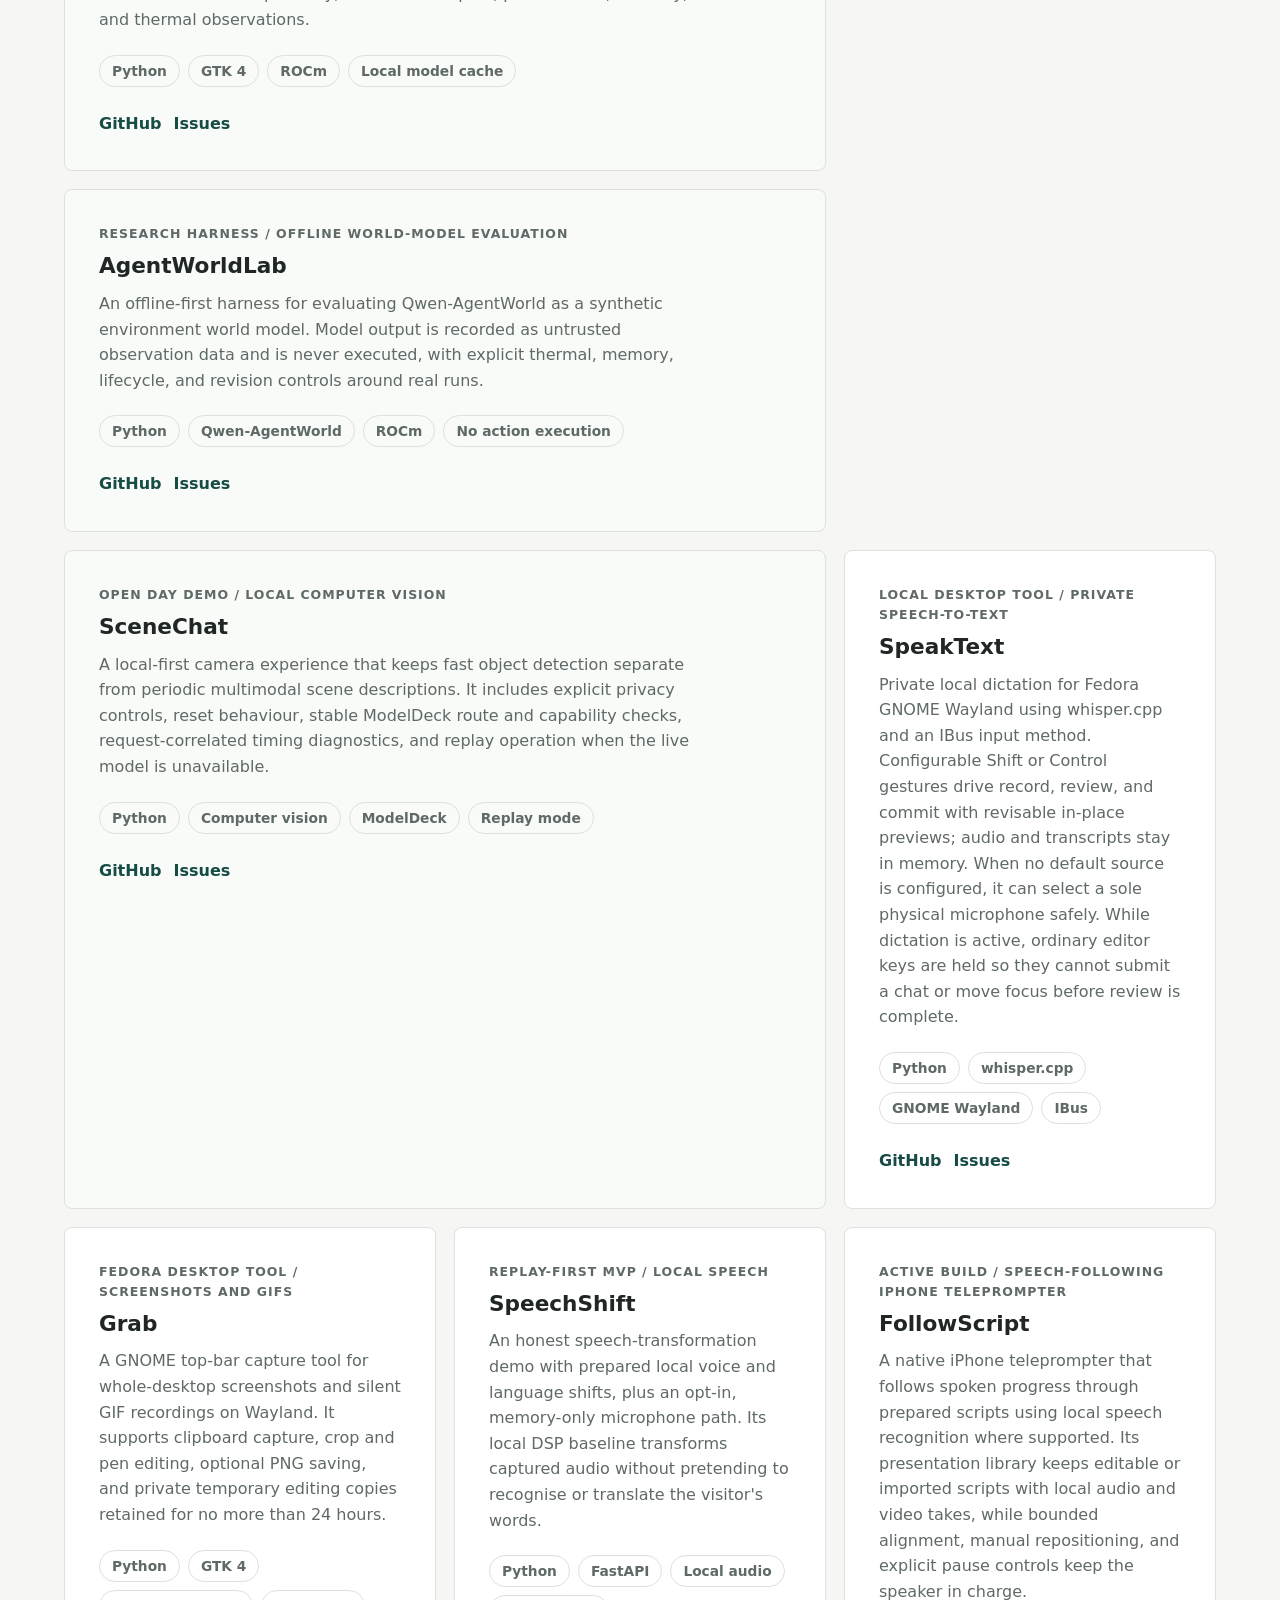
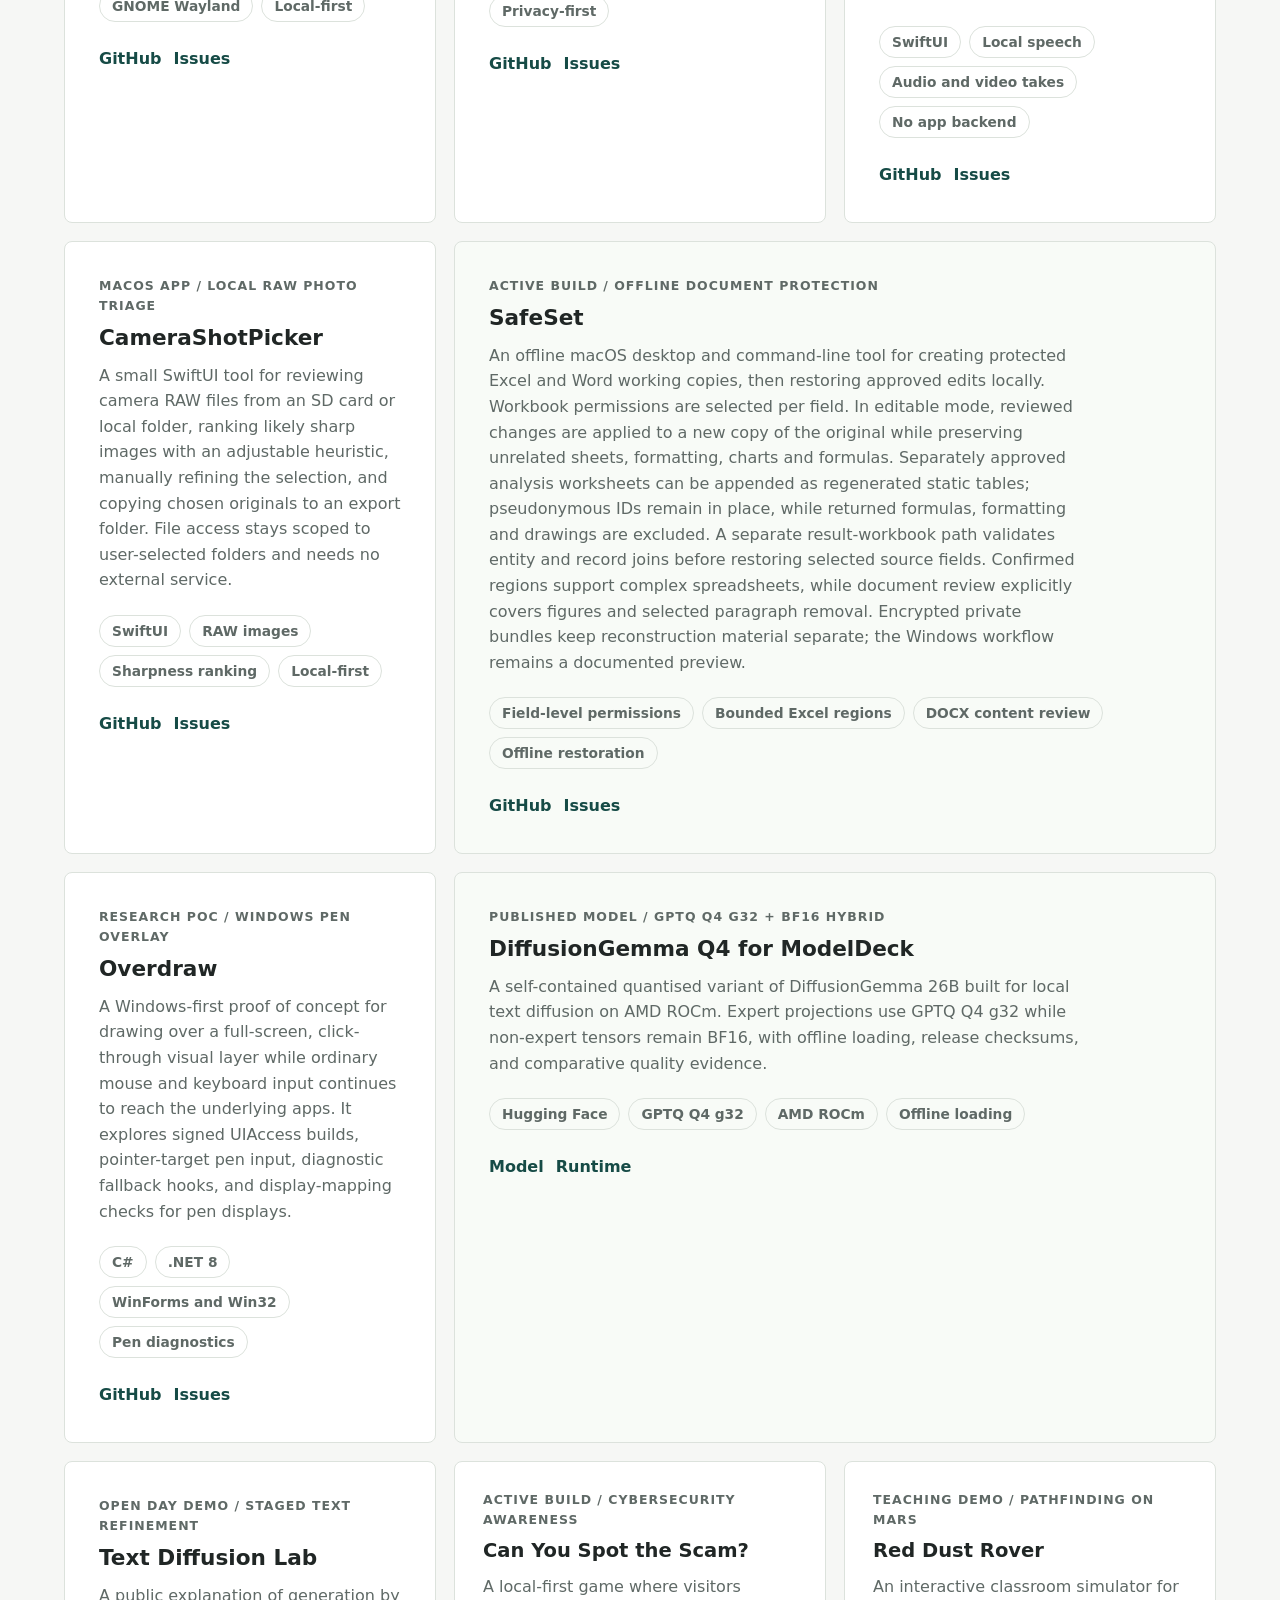
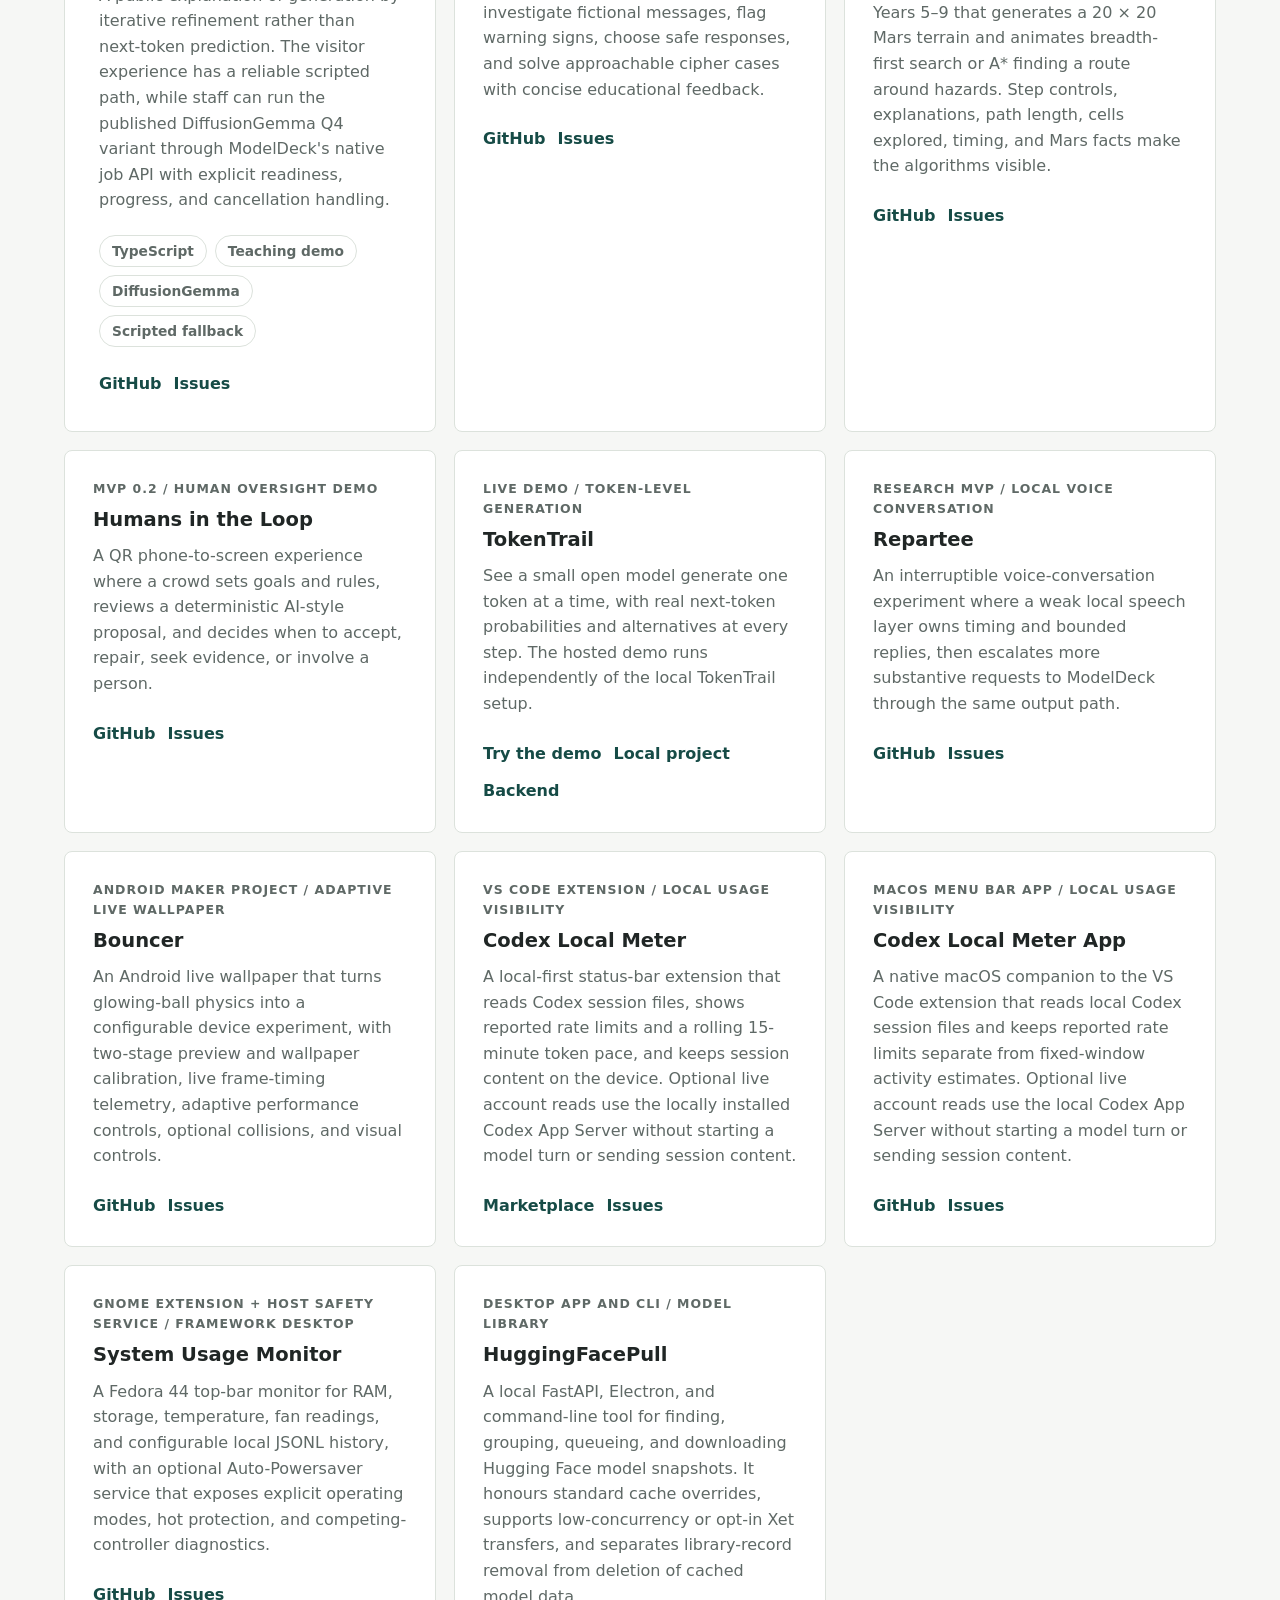
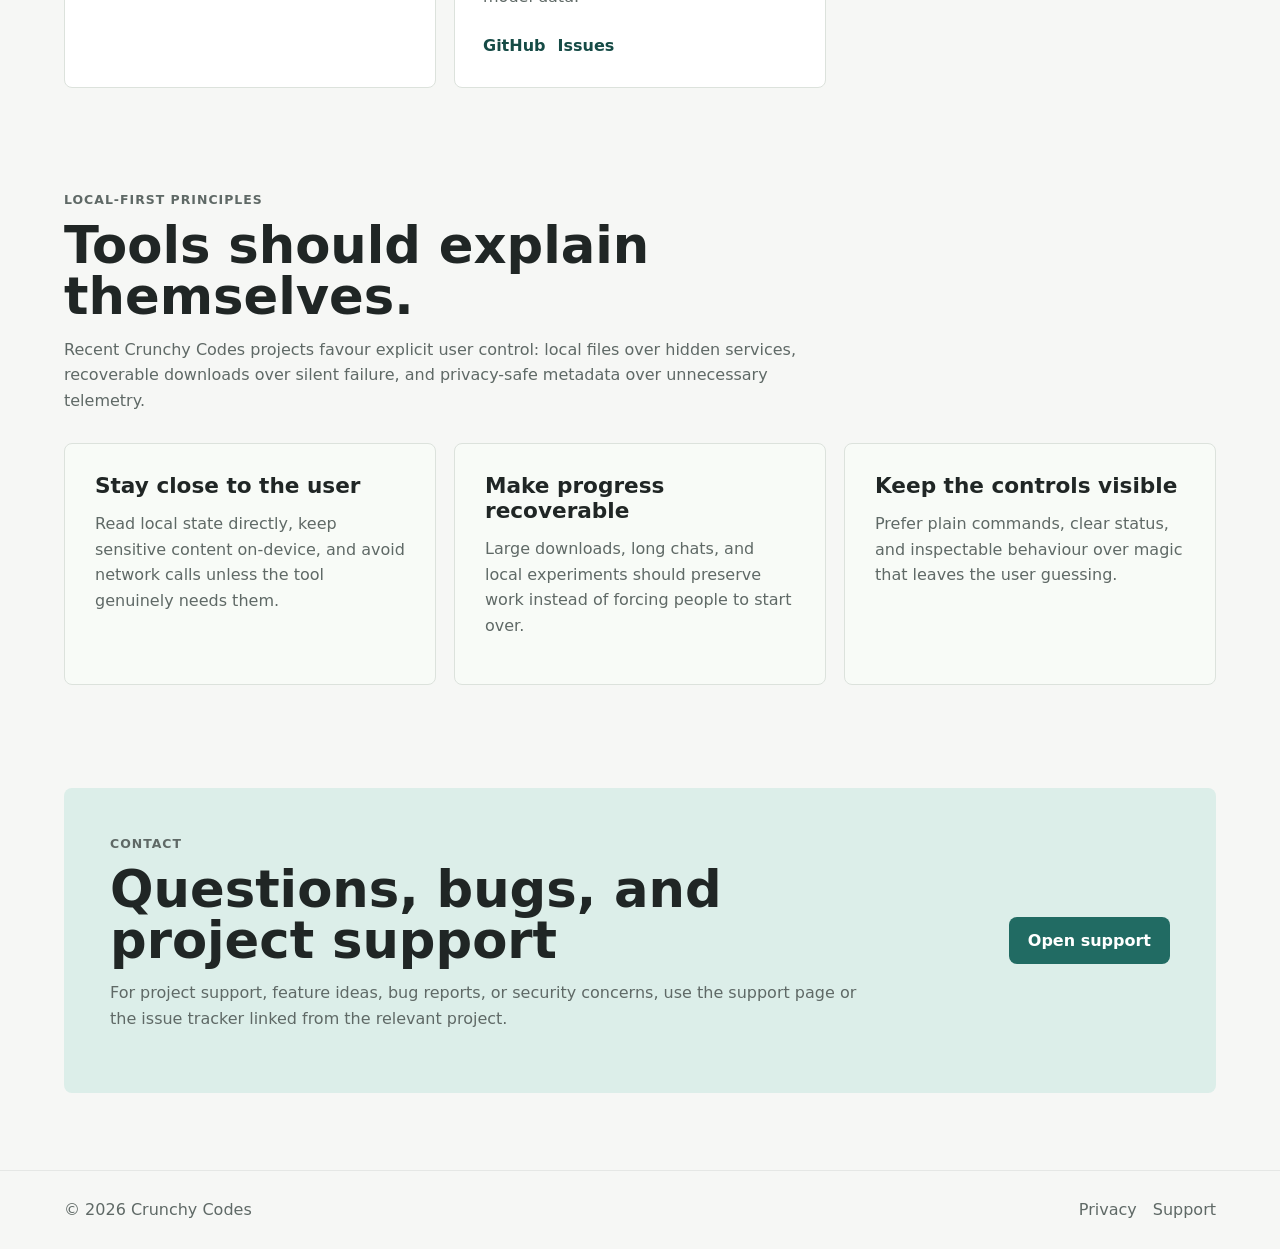
==== commit 83ac204b: "Update SafeSet analysis workflow" ====
--- a/index.html
+++ b/index.html
@@ -108,6 +108,10 @@
         </div>
         <ol class="activity-list">
           <li>
+            <time datetime="2026-10-05">Oct 5</time>
+            <span>SafeSet approval-gated analysis worksheets appended as bounded static tables with pseudonymous IDs retained</span>
+          </li>
+          <li>
             <time datetime="2026-09-26">Sep 26</time>
             <span>SafeSet field-scoped edits, result-workbook restoration, bounded Excel regions, and explicit DOCX content review</span>
           </li>
@@ -123,10 +127,6 @@
             <time datetime="2026-09-24">Sep 24</time>
             <span>Overdraw XP-Pen input diagnostics and display-mapping guidance</span>
           </li>
-          <li>
-            <time datetime="2026-09-23">Sep 23</time>
-            <span>ModelDeck offline SceneChat corpus review with fixed metadata and local JSON saves</span>
-          </li>
         </ol>
       </section>
 
@@ -473,12 +473,15 @@
               edits locally. Workbook permissions are selected per field. In
               editable mode, reviewed changes are applied to a new copy of the
               original while preserving unrelated sheets, formatting, charts and
-              formulas; a separate result-workbook path validates entity and
-              record joins before restoring selected source fields. Confirmed
-              regions support complex spreadsheets, while document review
-              explicitly covers figures and selected paragraph removal. Encrypted
-              private bundles keep reconstruction material separate; the Windows
-              workflow remains a documented preview.
+              formulas. Separately approved analysis worksheets can be appended
+              as regenerated static tables; pseudonymous IDs remain in place,
+              while returned formulas, formatting and drawings are excluded. A
+              separate result-workbook path validates entity and record joins
+              before restoring selected source fields. Confirmed regions support
+              complex spreadsheets, while document review explicitly covers
+              figures and selected paragraph removal. Encrypted private bundles
+              keep reconstruction material separate; the Windows workflow remains
+              a documented preview.
             </p>
             <div class="meta-list" aria-label="SafeSet highlights">
               <span>Field-level permissions</span>
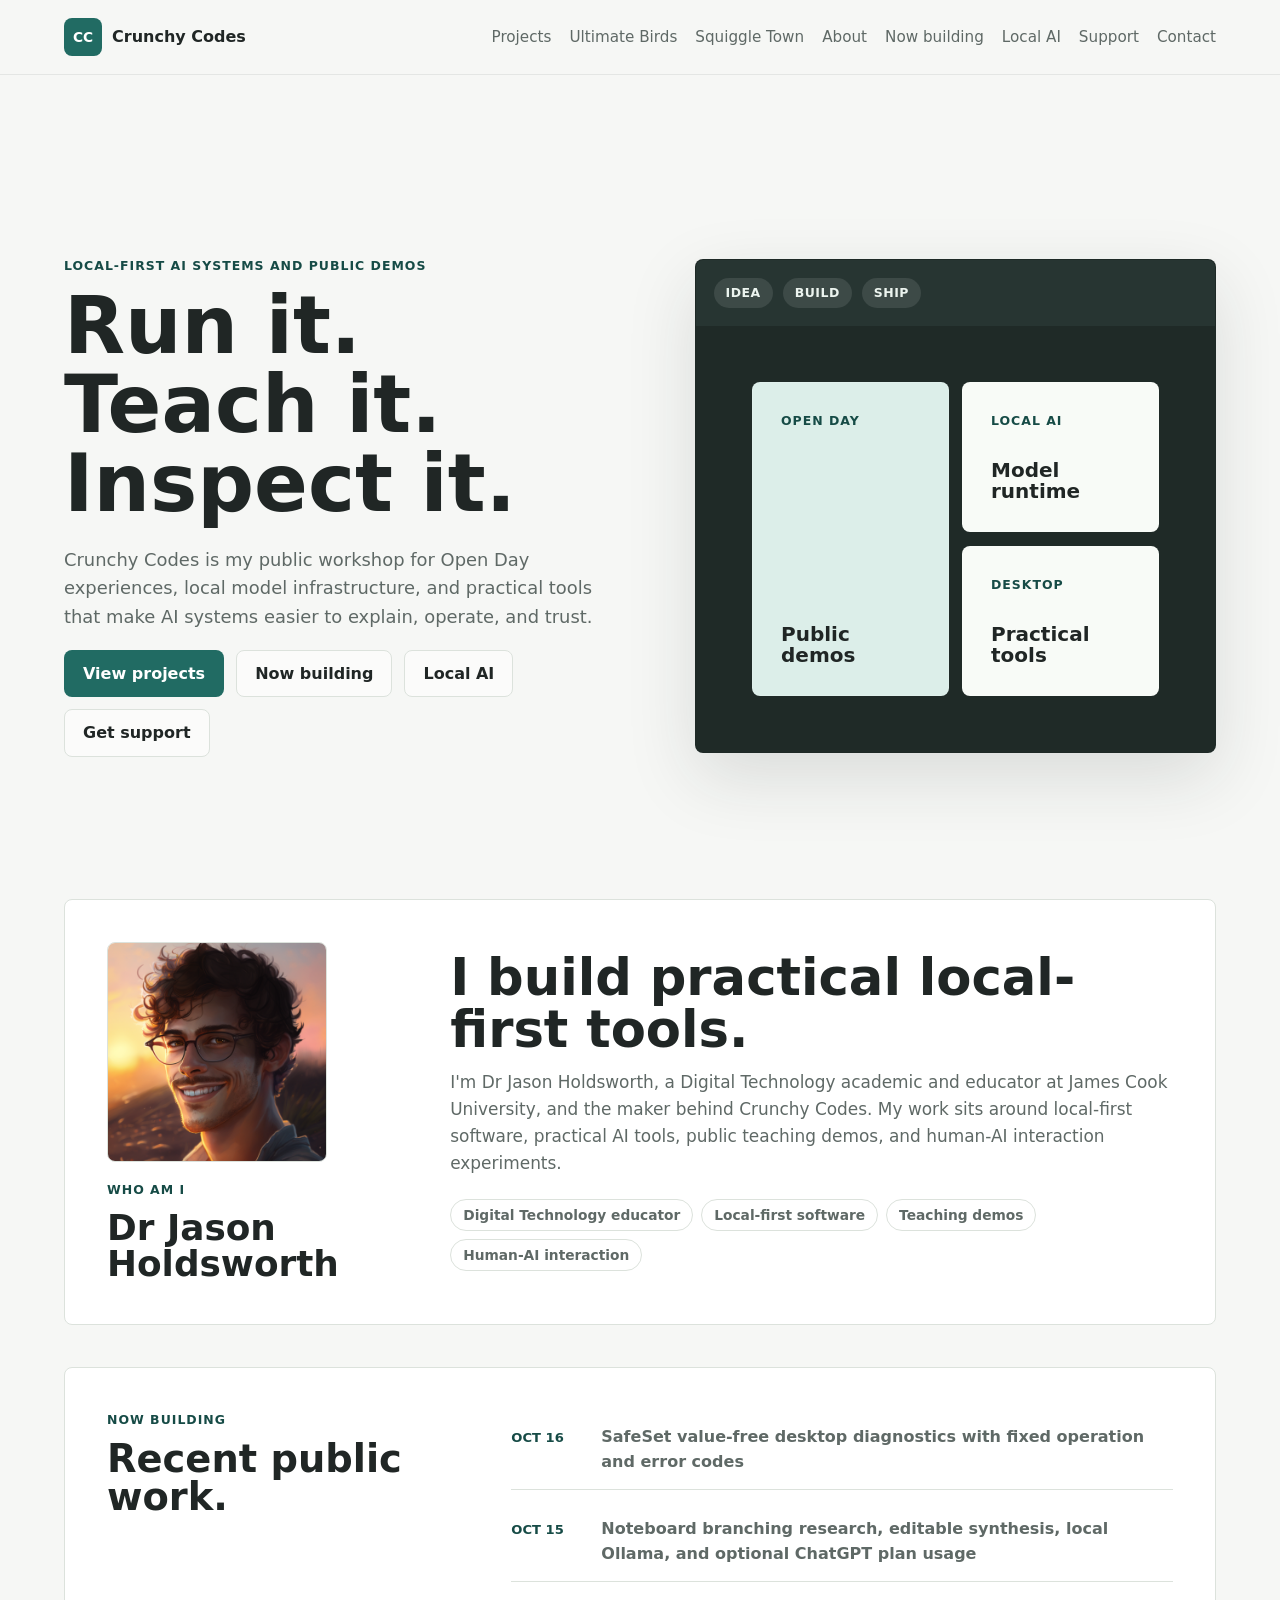
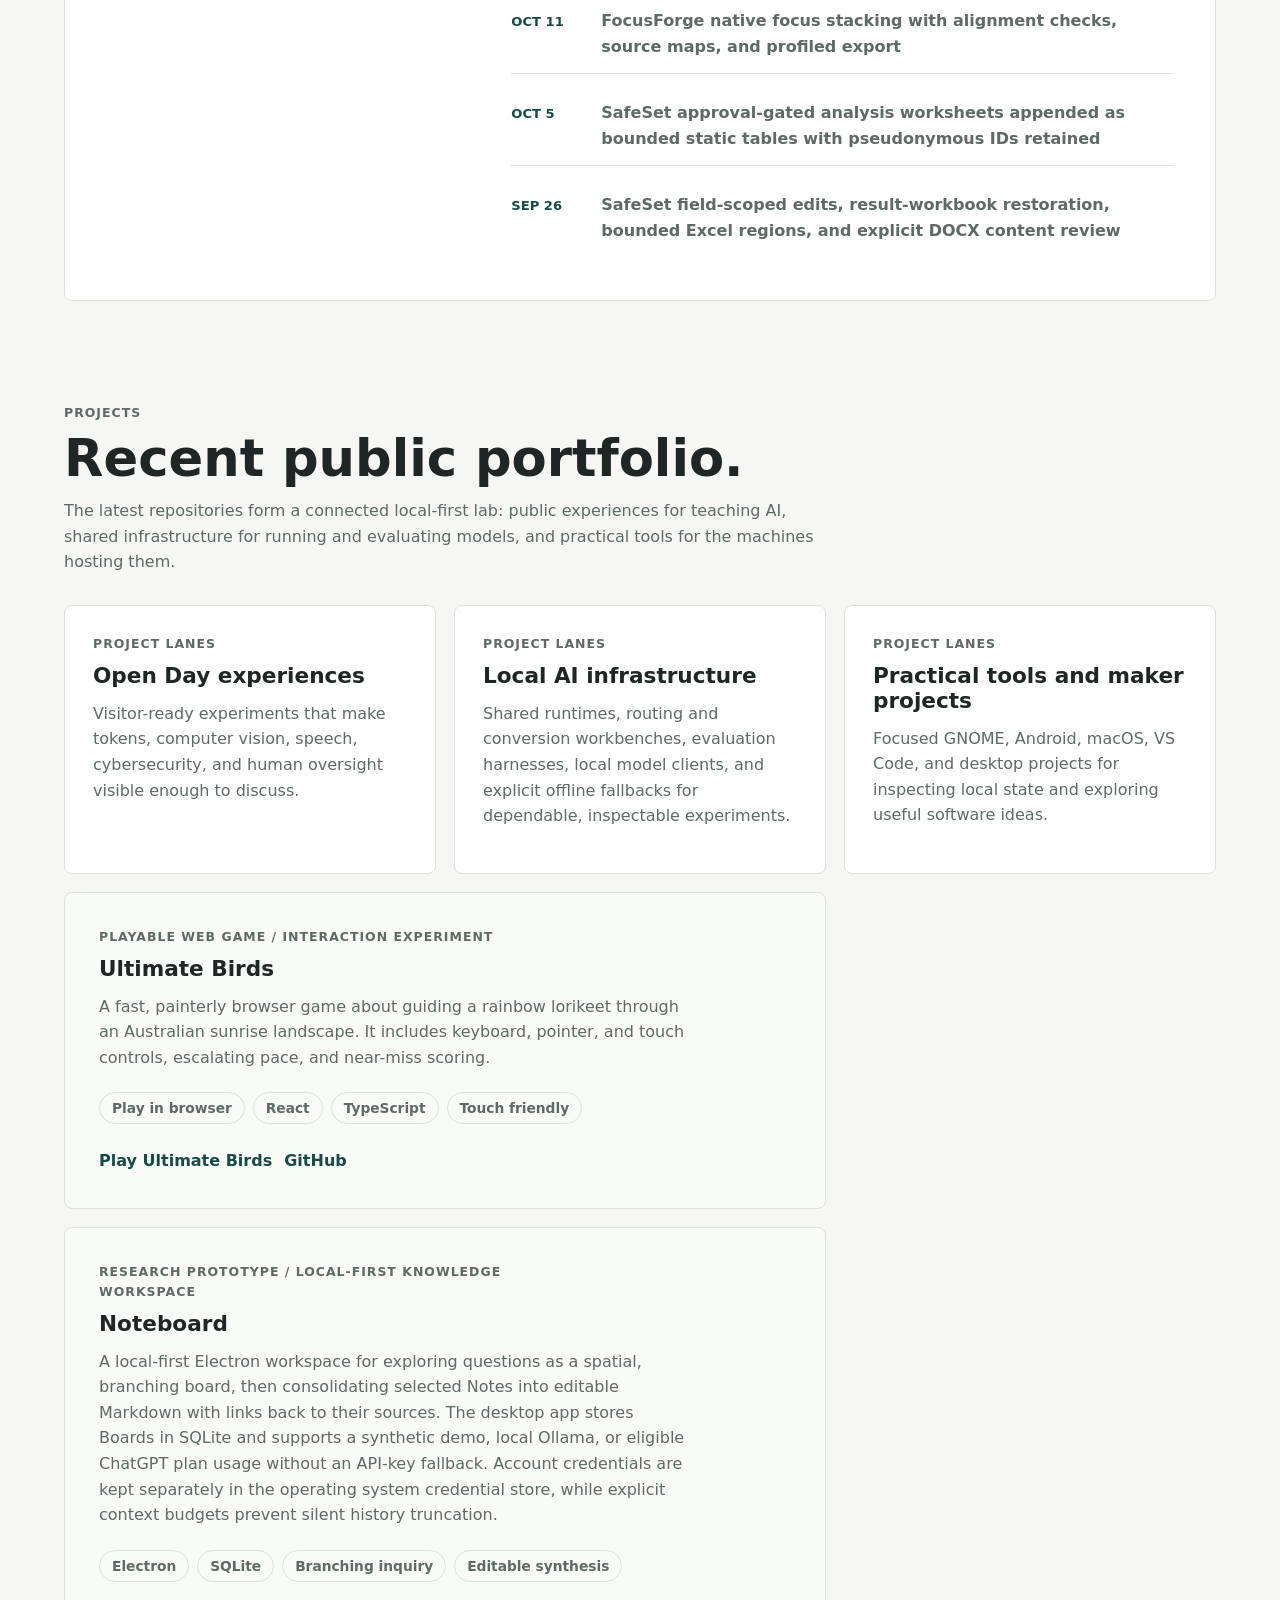
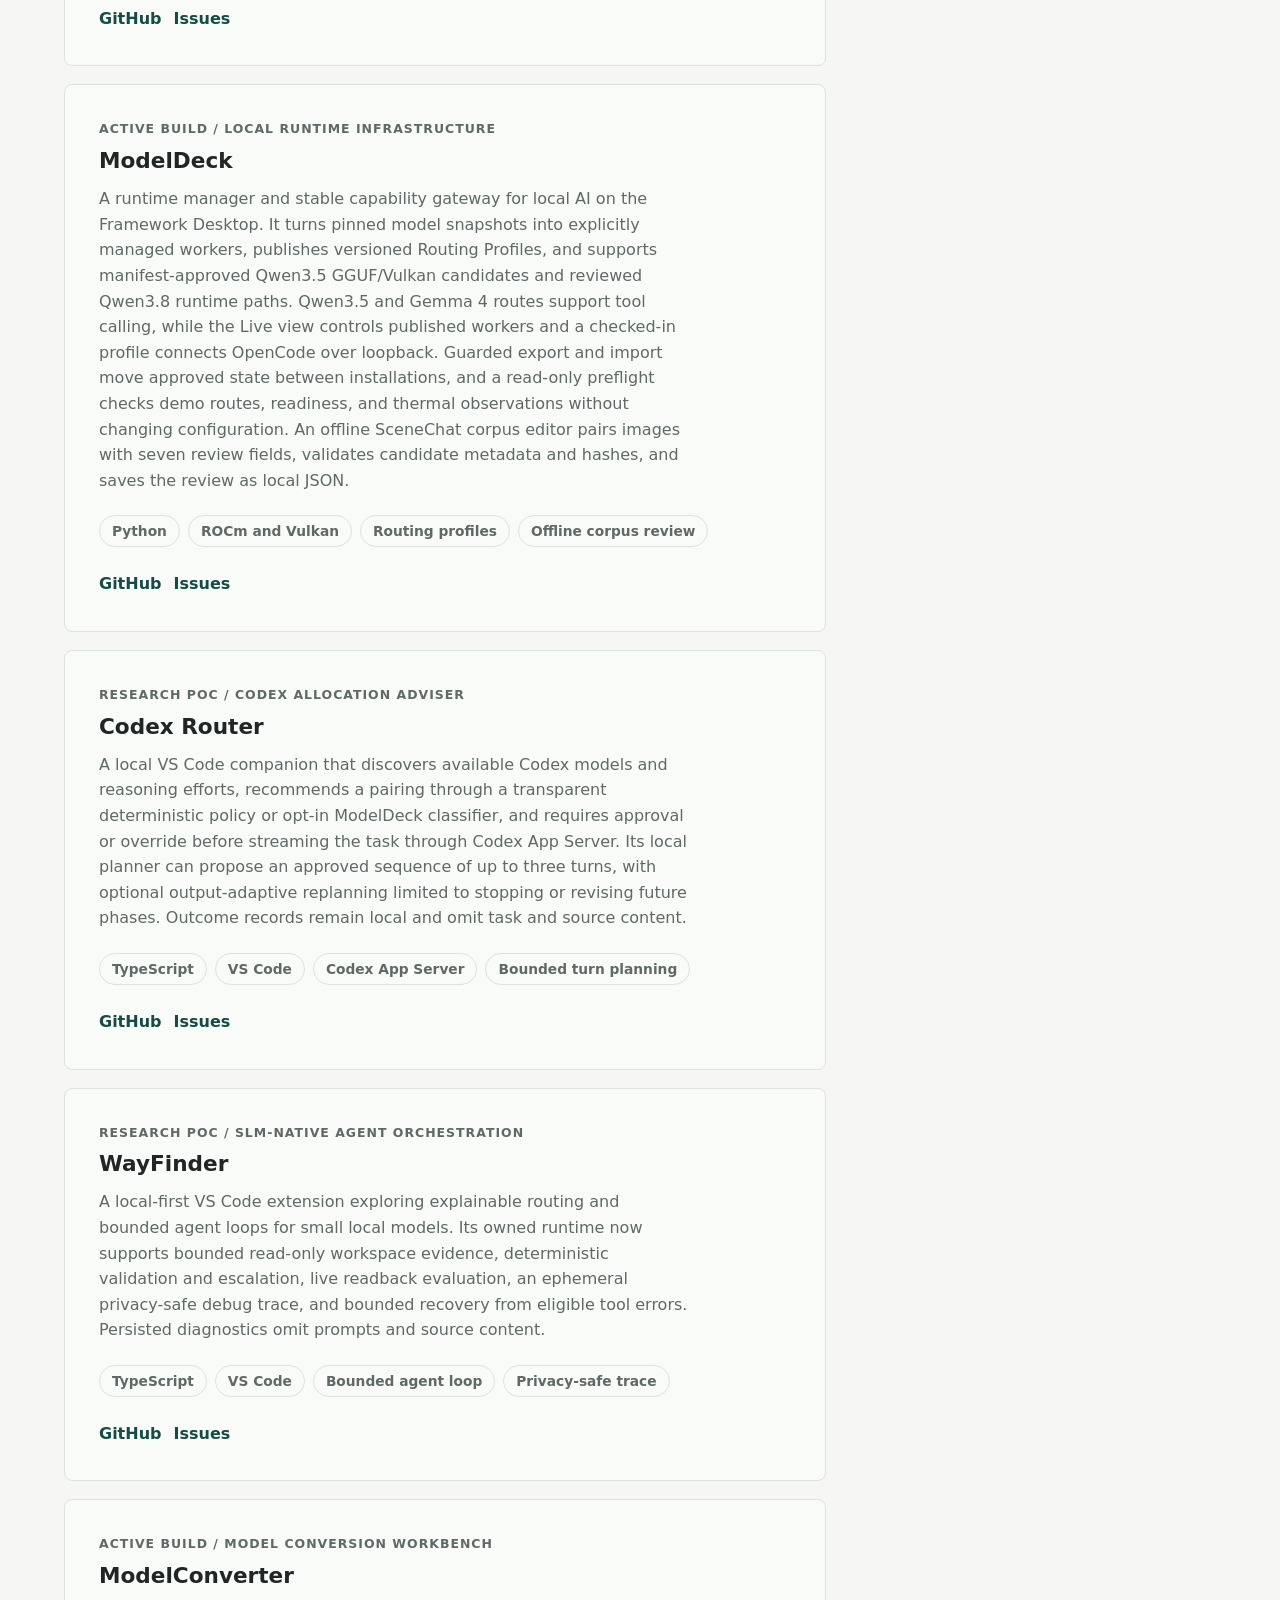
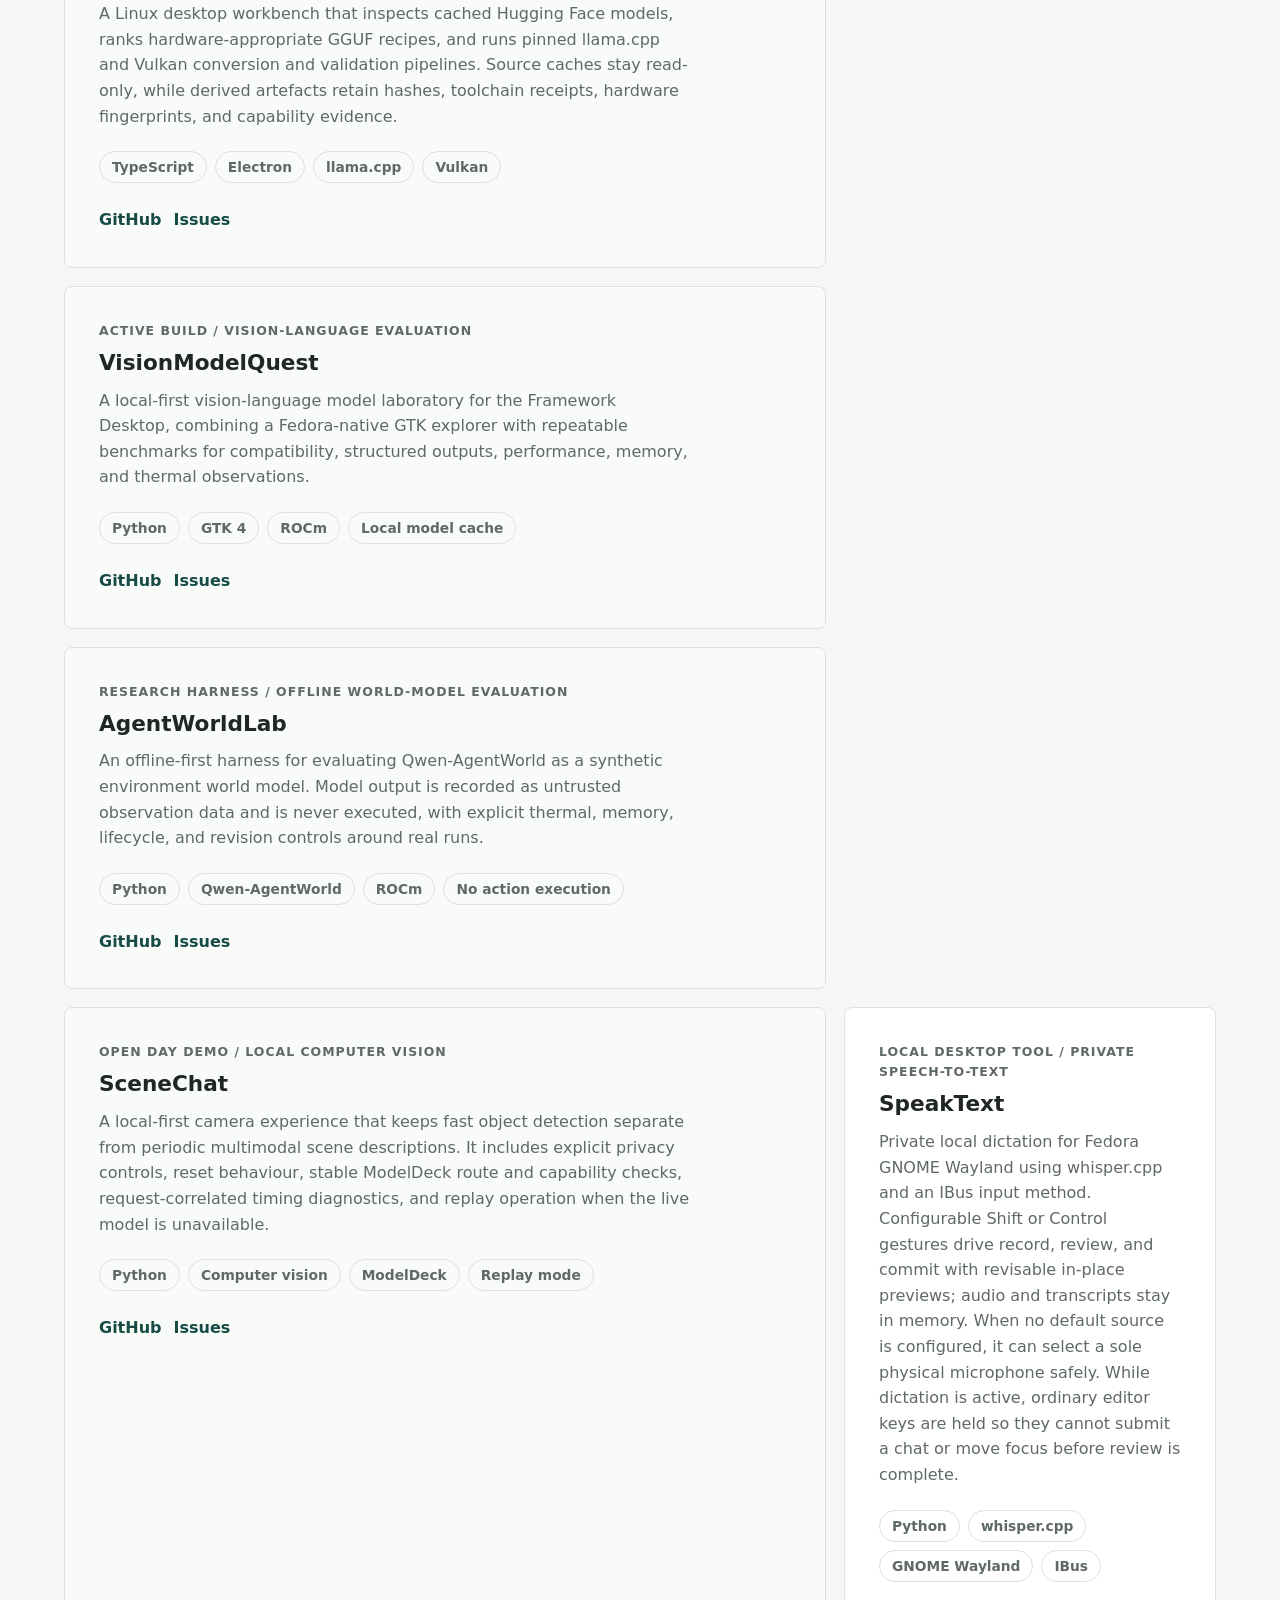
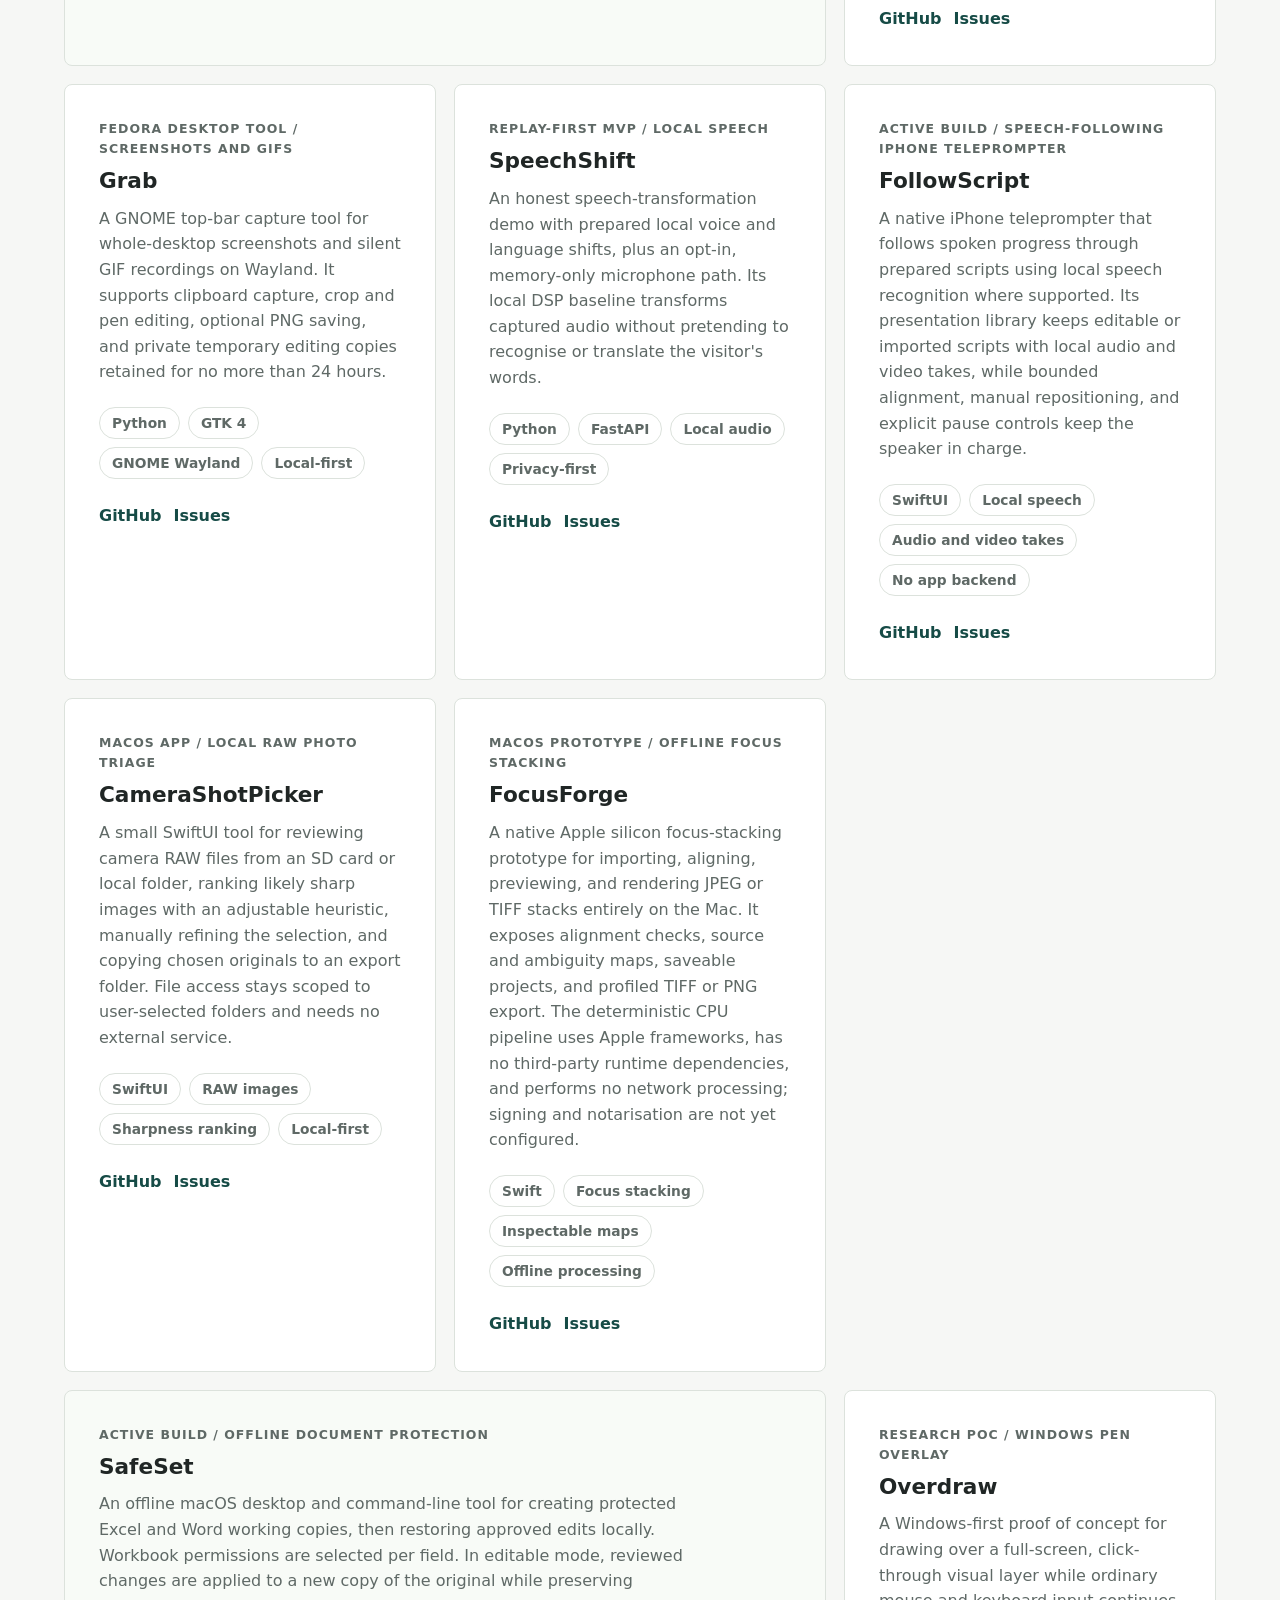
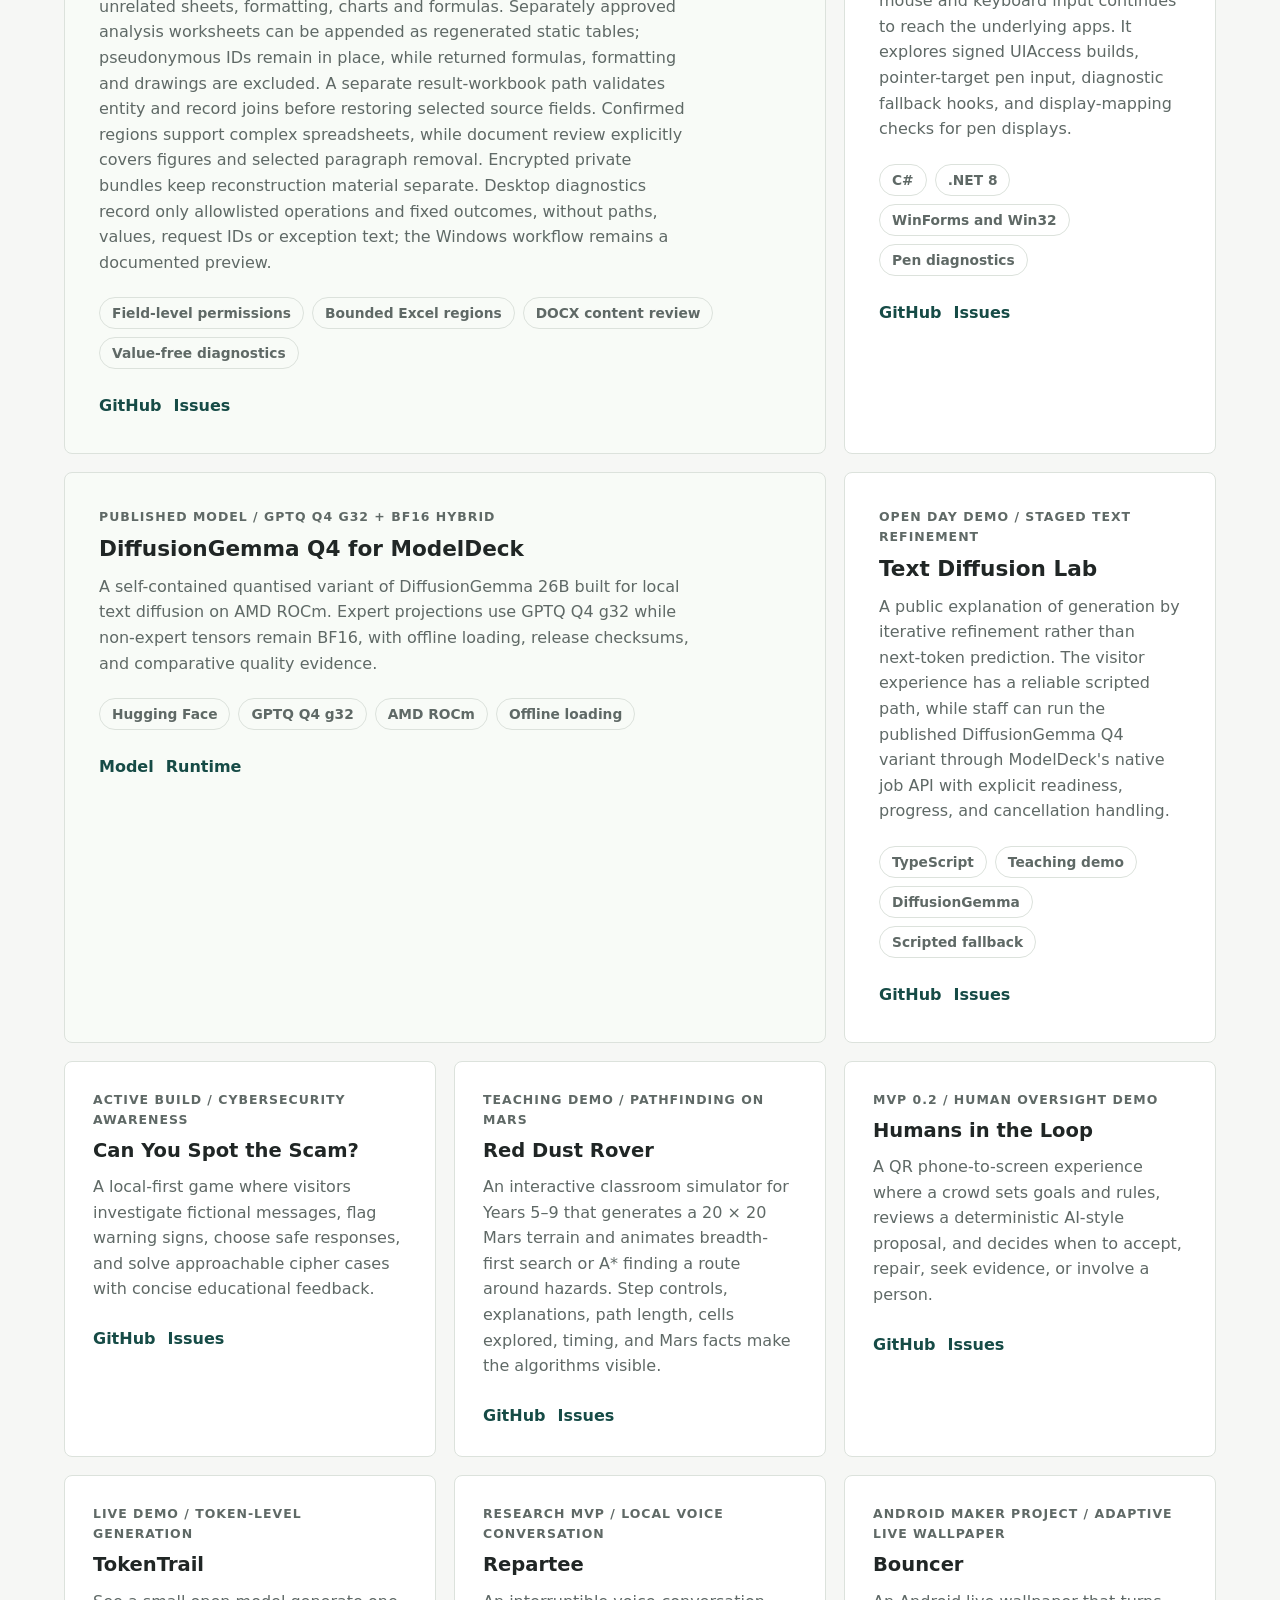
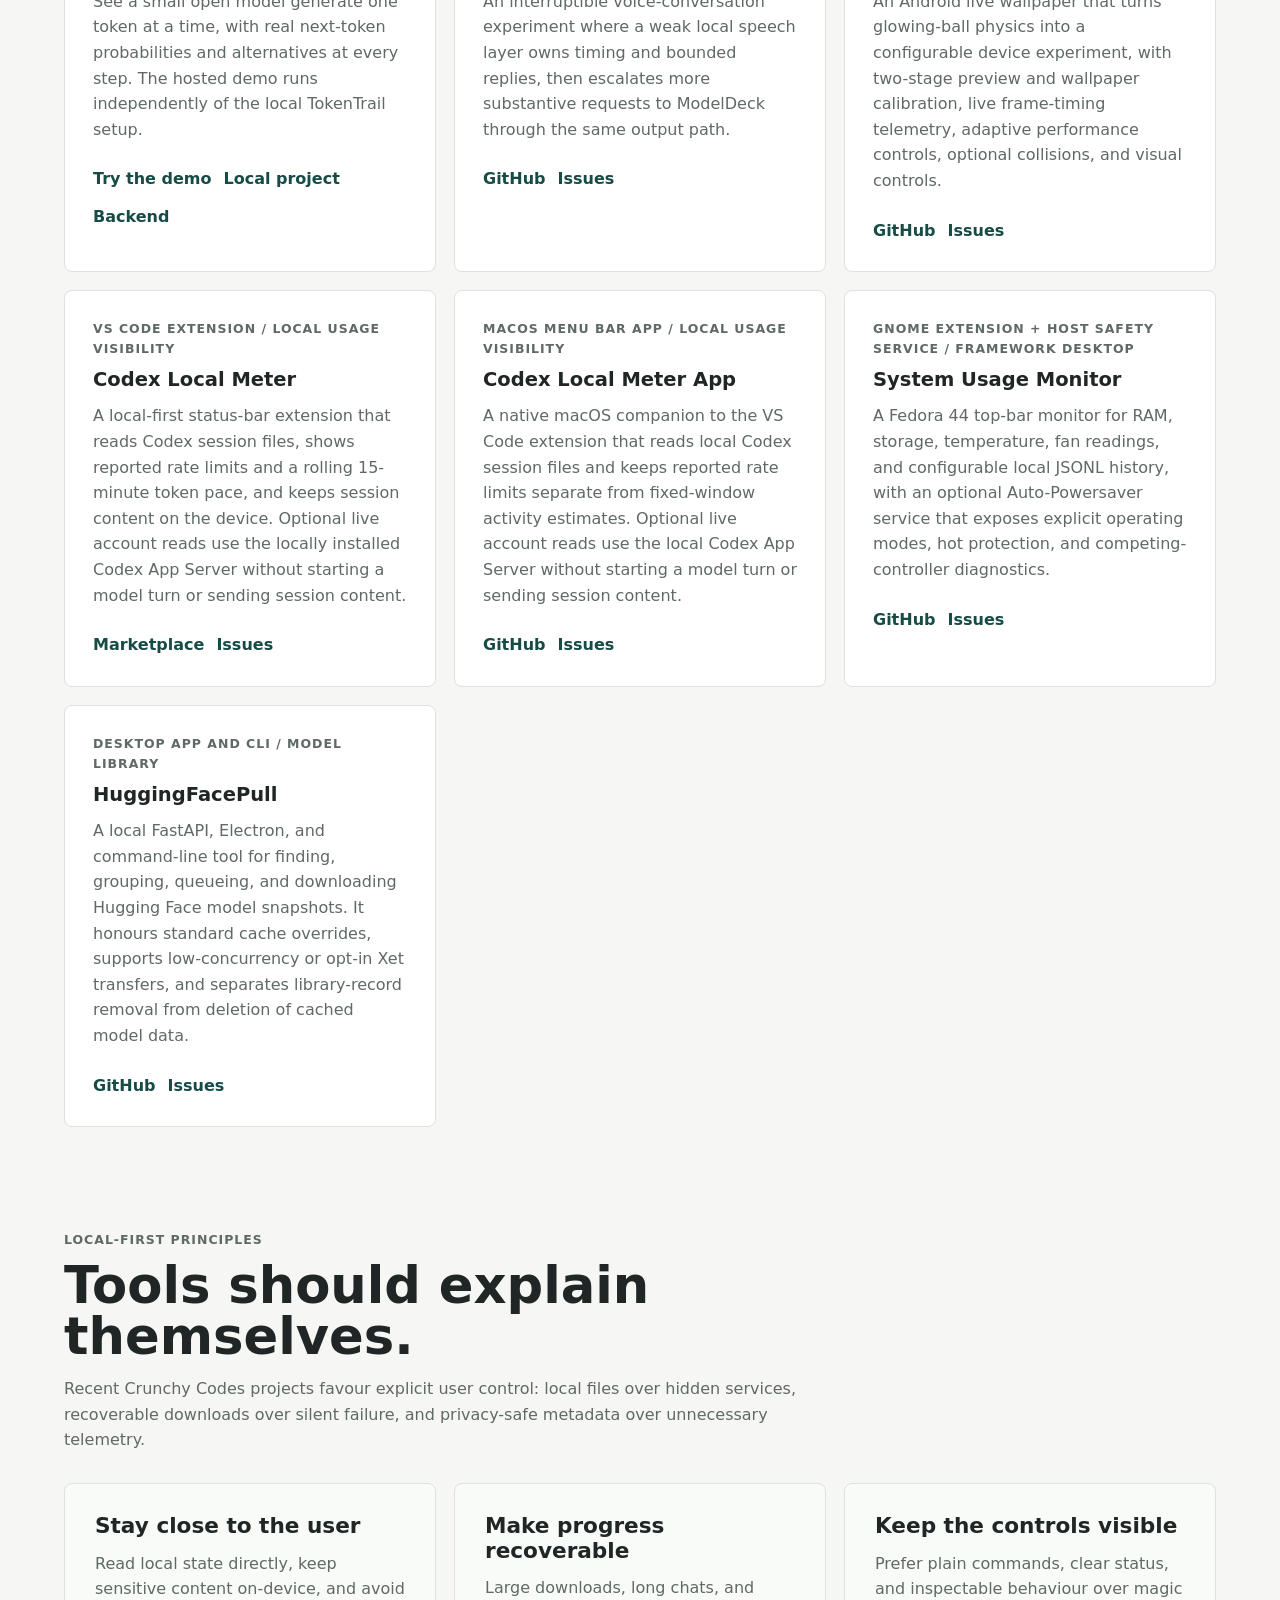
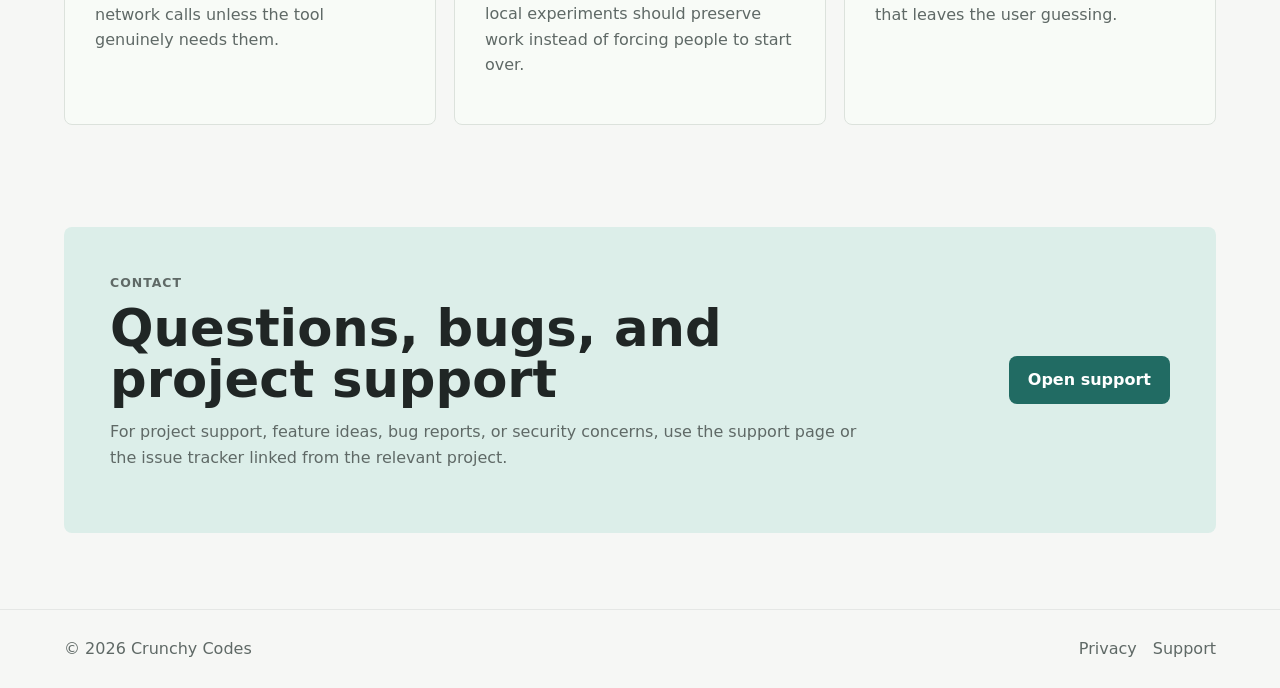
==== commit f18e8c81: "Feature Noteboard and FocusForge" ====
--- a/index.html
+++ b/index.html
@@ -108,24 +108,24 @@
         </div>
         <ol class="activity-list">
           <li>
+            <time datetime="2026-10-16">Oct 16</time>
+            <span>SafeSet value-free desktop diagnostics with fixed operation and error codes</span>
+          </li>
+          <li>
+            <time datetime="2026-10-15">Oct 15</time>
+            <span>Noteboard branching research, editable synthesis, local Ollama, and optional ChatGPT plan usage</span>
+          </li>
+          <li>
+            <time datetime="2026-10-11">Oct 11</time>
+            <span>FocusForge native focus stacking with alignment checks, source maps, and profiled export</span>
+          </li>
+          <li>
             <time datetime="2026-10-05">Oct 5</time>
             <span>SafeSet approval-gated analysis worksheets appended as bounded static tables with pseudonymous IDs retained</span>
           </li>
           <li>
             <time datetime="2026-09-26">Sep 26</time>
             <span>SafeSet field-scoped edits, result-workbook restoration, bounded Excel regions, and explicit DOCX content review</span>
-          </li>
-          <li>
-            <time datetime="2026-09-25">Sep 25</time>
-            <span>SafeSet DOCX protection, restoration validation, and Windows private-storage foundations</span>
-          </li>
-          <li>
-            <time datetime="2026-09-24">Sep 24</time>
-            <span>Token Trail hosted demo with a pinned, memory-only next-token trace service</span>
-          </li>
-          <li>
-            <time datetime="2026-09-24">Sep 24</time>
-            <span>Overdraw XP-Pen input diagnostics and display-mapping guidance</span>
           </li>
         </ol>
       </section>
@@ -187,6 +187,31 @@
             <div class="card-links">
               <a href="ultimate-birds/">Play Ultimate Birds</a>
               <a href="https://github.com/ozyjay/UltimateBirds">GitHub</a>
+            </div>
+          </article>
+
+          <article class="feature-card featured">
+            <p class="status">Research prototype / local-first knowledge workspace</p>
+            <h3>Noteboard</h3>
+            <p>
+              A local-first Electron workspace for exploring questions as a
+              spatial, branching board, then consolidating selected Notes into
+              editable Markdown with links back to their sources. The desktop
+              app stores Boards in SQLite and supports a synthetic demo, local
+              Ollama, or eligible ChatGPT plan usage without an API-key fallback.
+              Account credentials are kept separately in the operating system
+              credential store, while explicit context budgets prevent silent
+              history truncation.
+            </p>
+            <div class="meta-list" aria-label="Noteboard highlights">
+              <span>Electron</span>
+              <span>SQLite</span>
+              <span>Branching inquiry</span>
+              <span>Editable synthesis</span>
+            </div>
+            <div class="card-links">
+              <a href="https://github.com/ozyjay/Noteboard">GitHub</a>
+              <a href="https://github.com/ozyjay/Noteboard/issues">Issues</a>
             </div>
           </article>
 
@@ -464,6 +489,30 @@
             </div>
           </article>
 
+          <article class="feature-card">
+            <p class="status">macOS prototype / offline focus stacking</p>
+            <h3>FocusForge</h3>
+            <p>
+              A native Apple silicon focus-stacking prototype for importing,
+              aligning, previewing, and rendering JPEG or TIFF stacks entirely
+              on the Mac. It exposes alignment checks, source and ambiguity
+              maps, saveable projects, and profiled TIFF or PNG export. The
+              deterministic CPU pipeline uses Apple frameworks, has no
+              third-party runtime dependencies, and performs no network
+              processing; signing and notarisation are not yet configured.
+            </p>
+            <div class="meta-list" aria-label="FocusForge highlights">
+              <span>Swift</span>
+              <span>Focus stacking</span>
+              <span>Inspectable maps</span>
+              <span>Offline processing</span>
+            </div>
+            <div class="card-links">
+              <a href="https://github.com/ozyjay/FocusForge">GitHub</a>
+              <a href="https://github.com/ozyjay/FocusForge/issues">Issues</a>
+            </div>
+          </article>
+
           <article class="feature-card featured">
             <p class="status">Active build / offline document protection</p>
             <h3>SafeSet</h3>
@@ -480,14 +529,16 @@
               before restoring selected source fields. Confirmed regions support
               complex spreadsheets, while document review explicitly covers
               figures and selected paragraph removal. Encrypted private bundles
-              keep reconstruction material separate; the Windows workflow remains
+              keep reconstruction material separate. Desktop diagnostics record
+              only allowlisted operations and fixed outcomes, without paths,
+              values, request IDs or exception text; the Windows workflow remains
               a documented preview.
             </p>
             <div class="meta-list" aria-label="SafeSet highlights">
               <span>Field-level permissions</span>
               <span>Bounded Excel regions</span>
               <span>DOCX content review</span>
-              <span>Offline restoration</span>
+              <span>Value-free diagnostics</span>
             </div>
             <div class="card-links">
               <a href="https://github.com/ozyjay/SafeSet">GitHub</a>
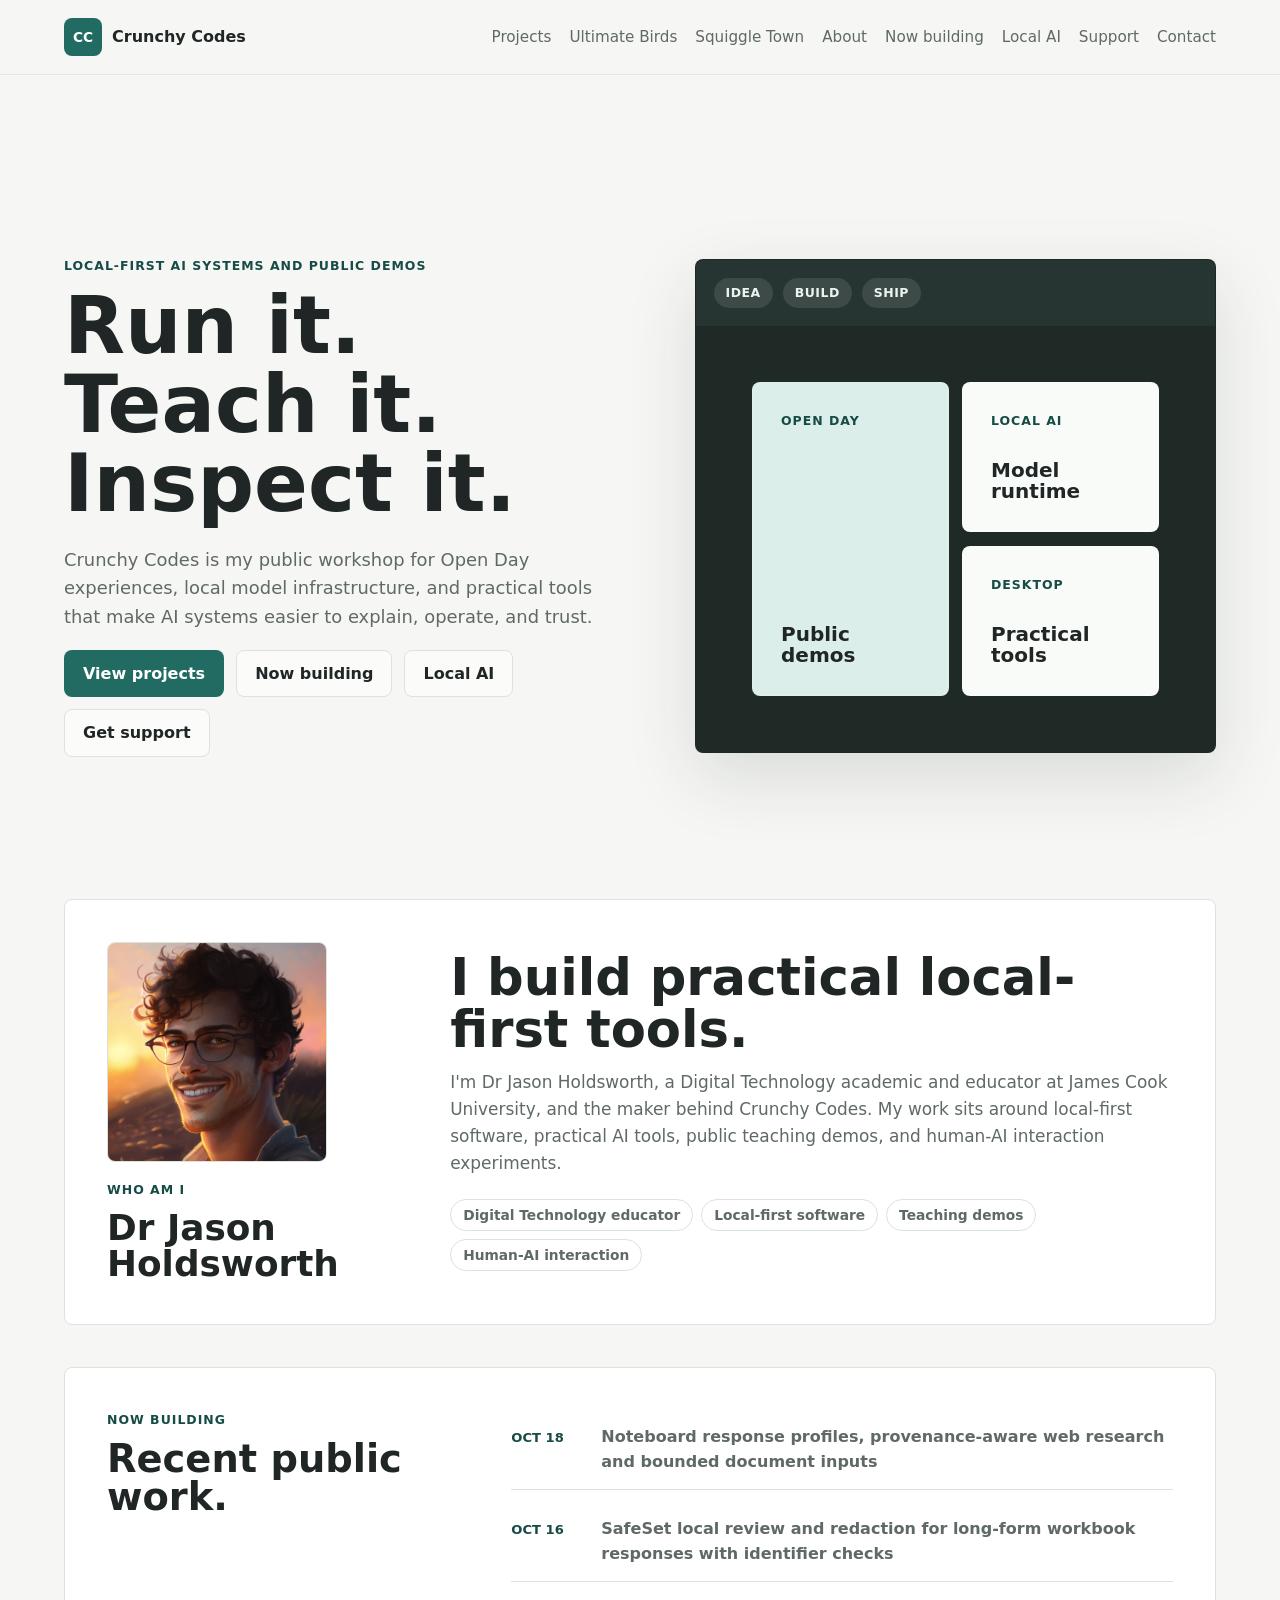
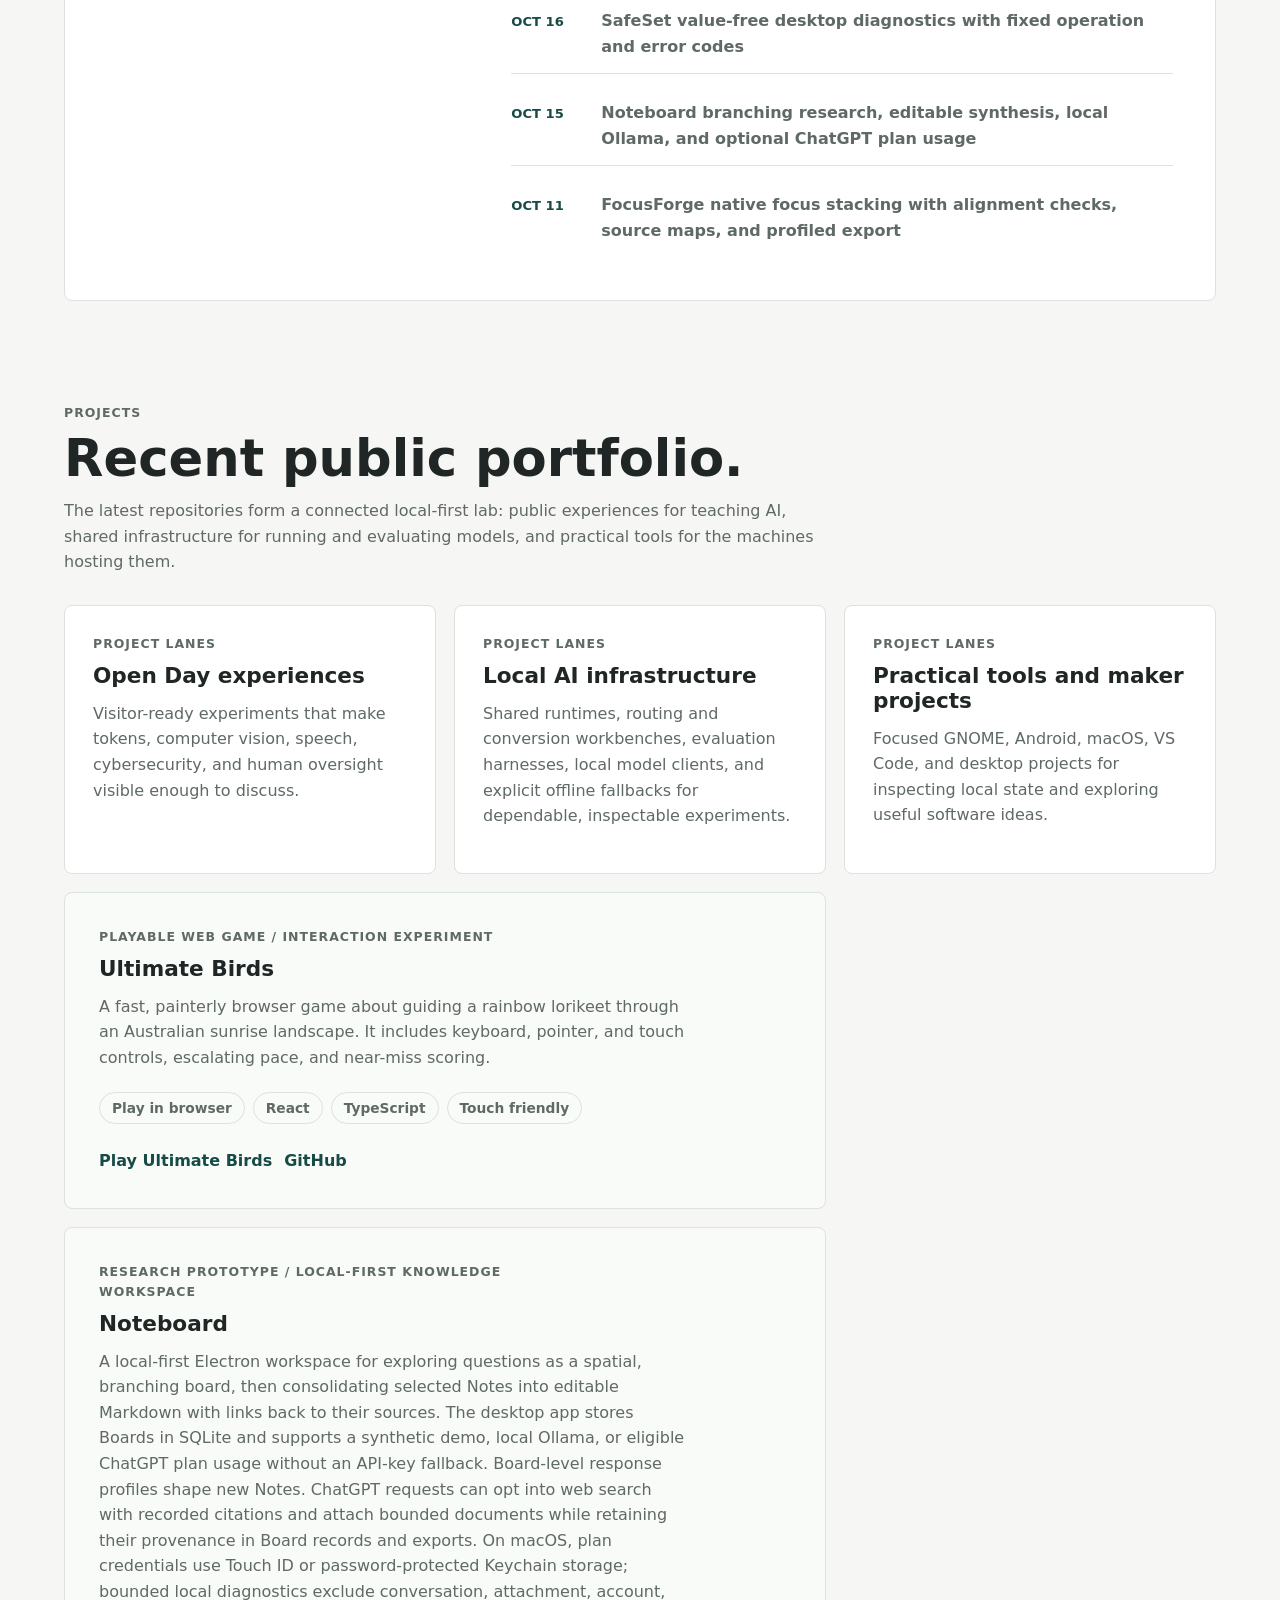
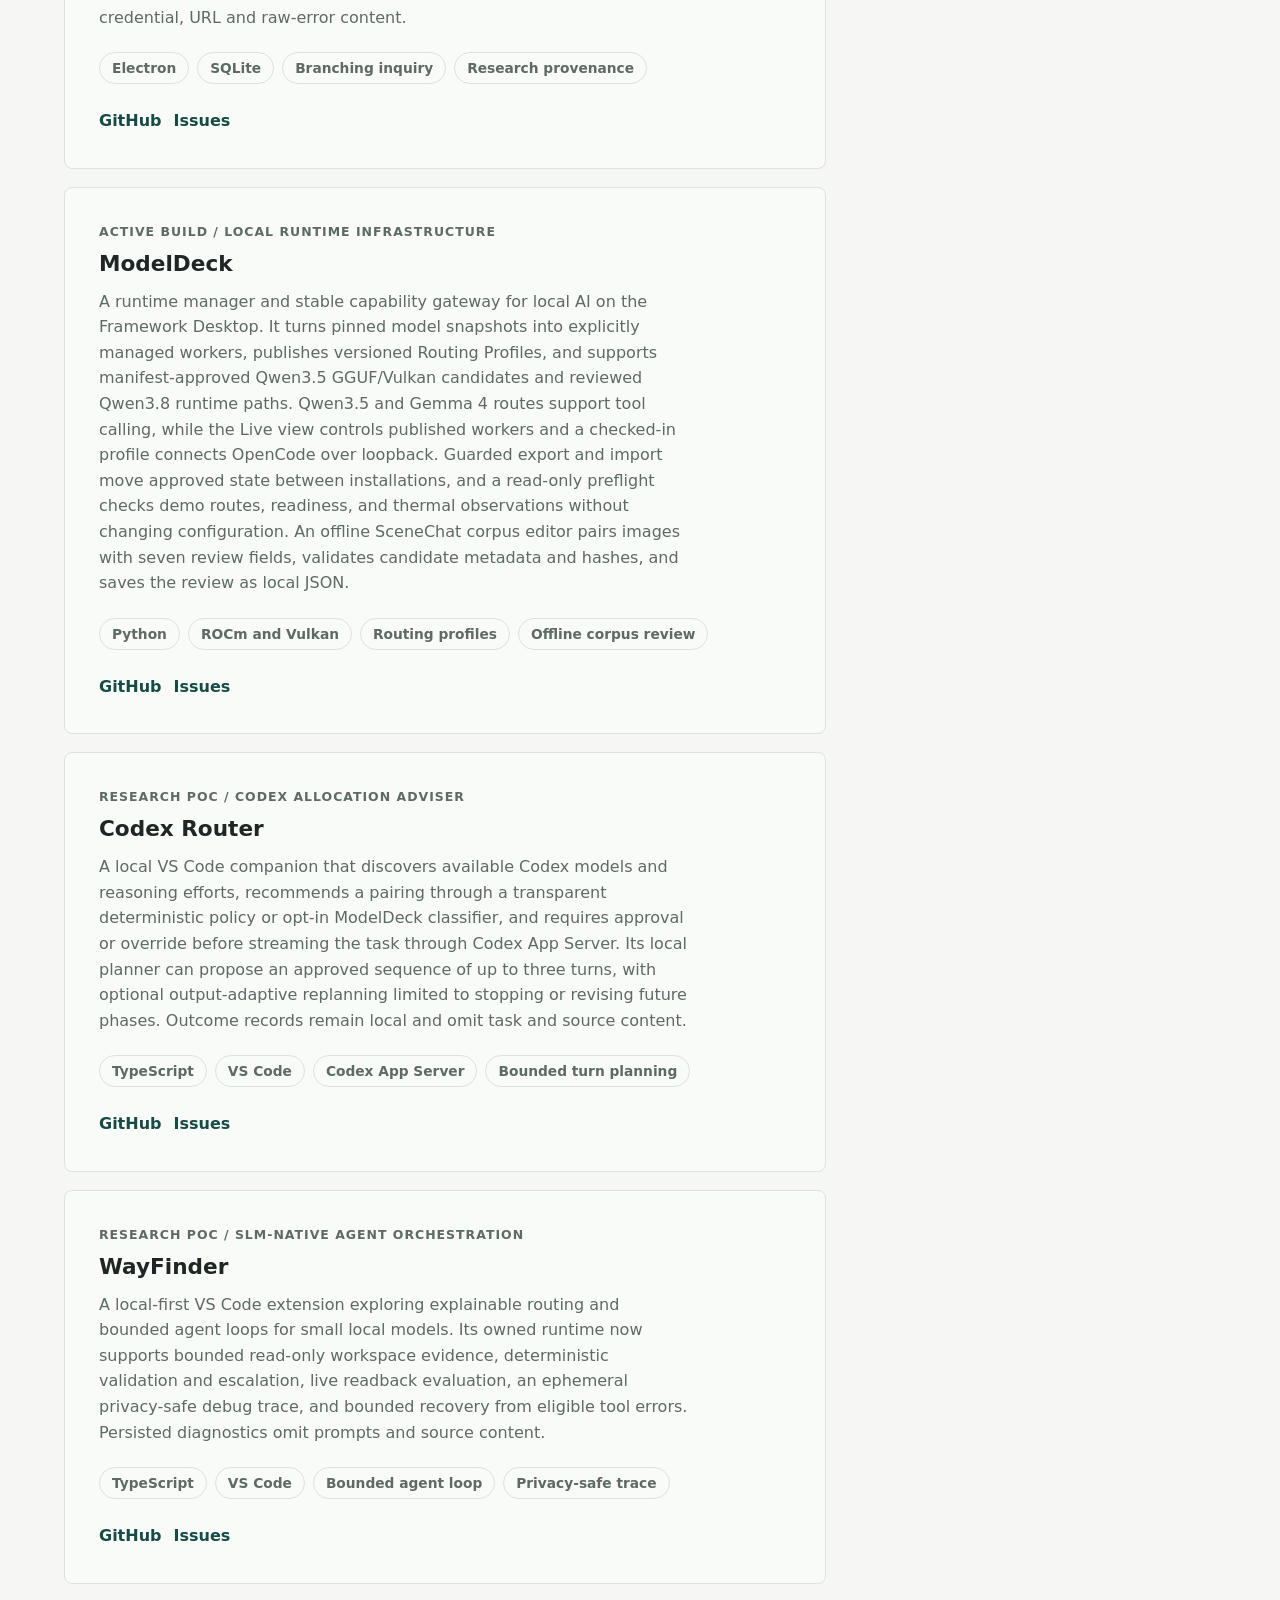
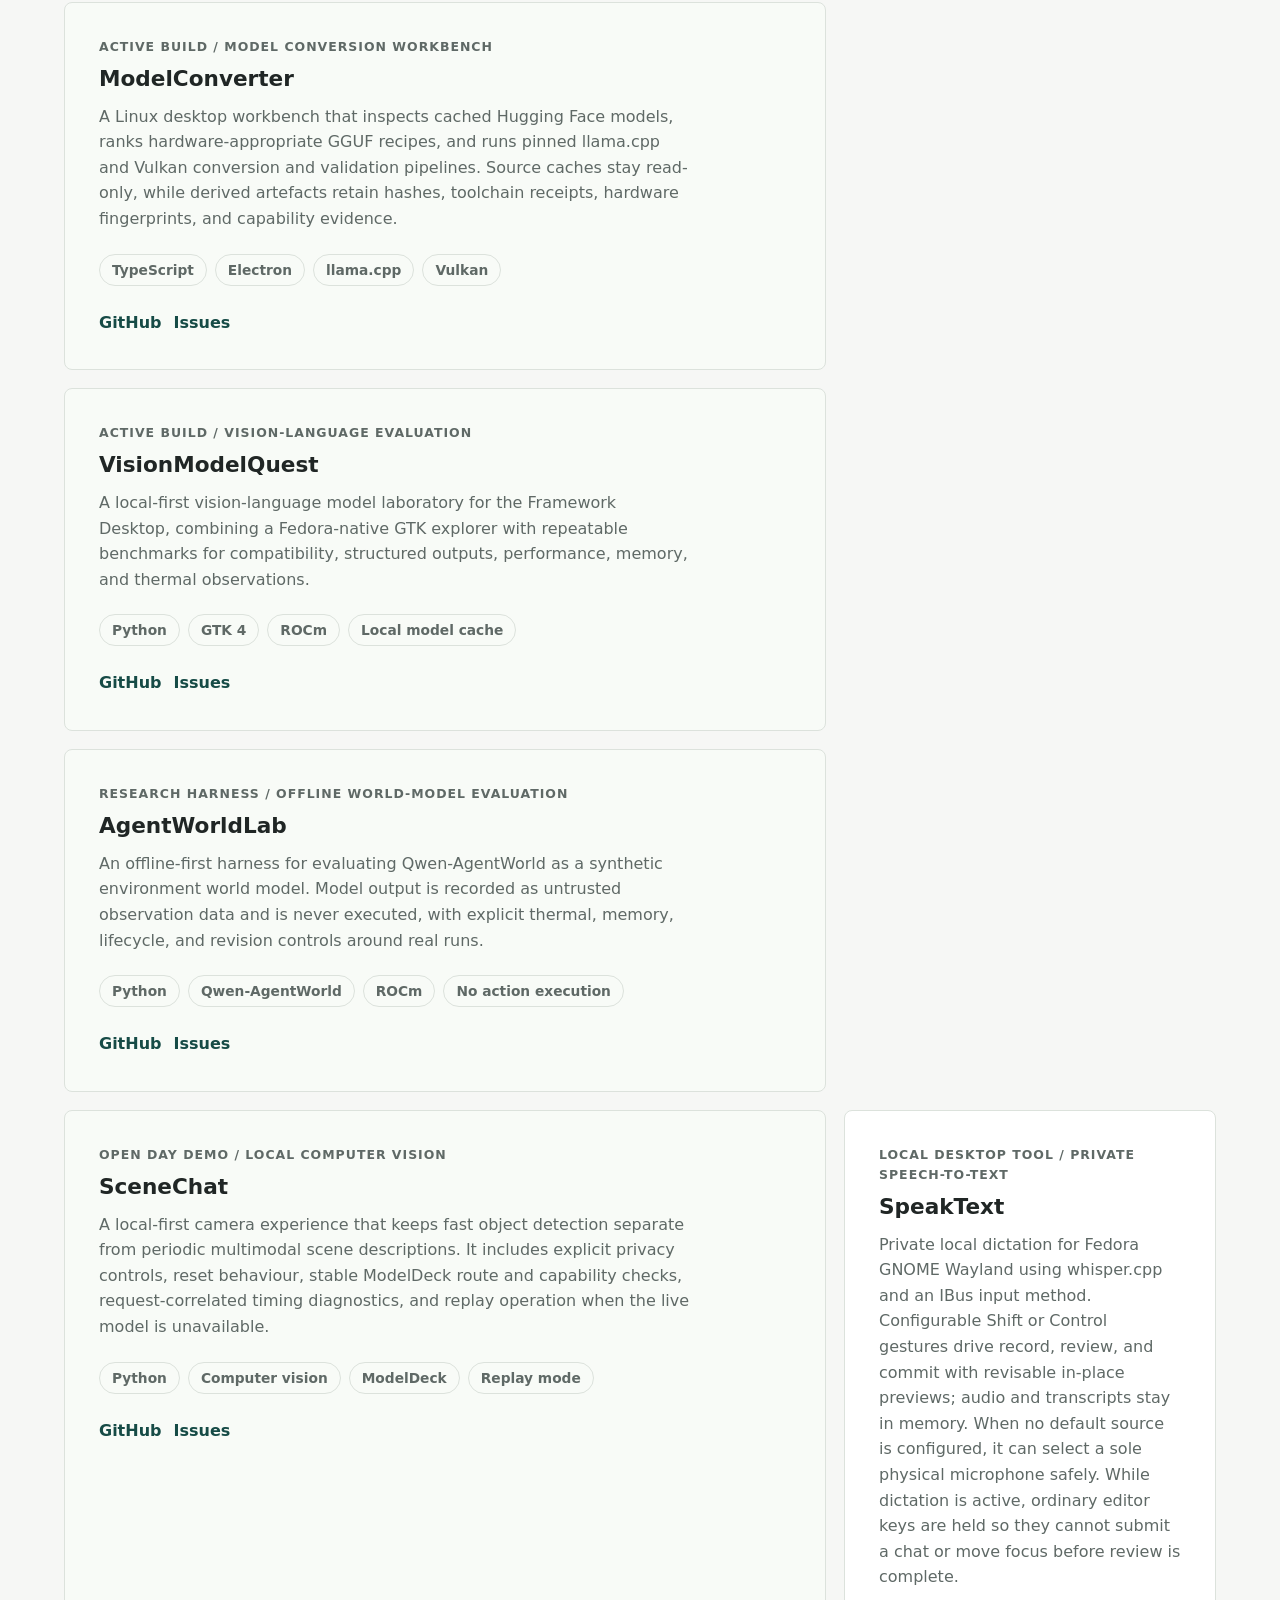
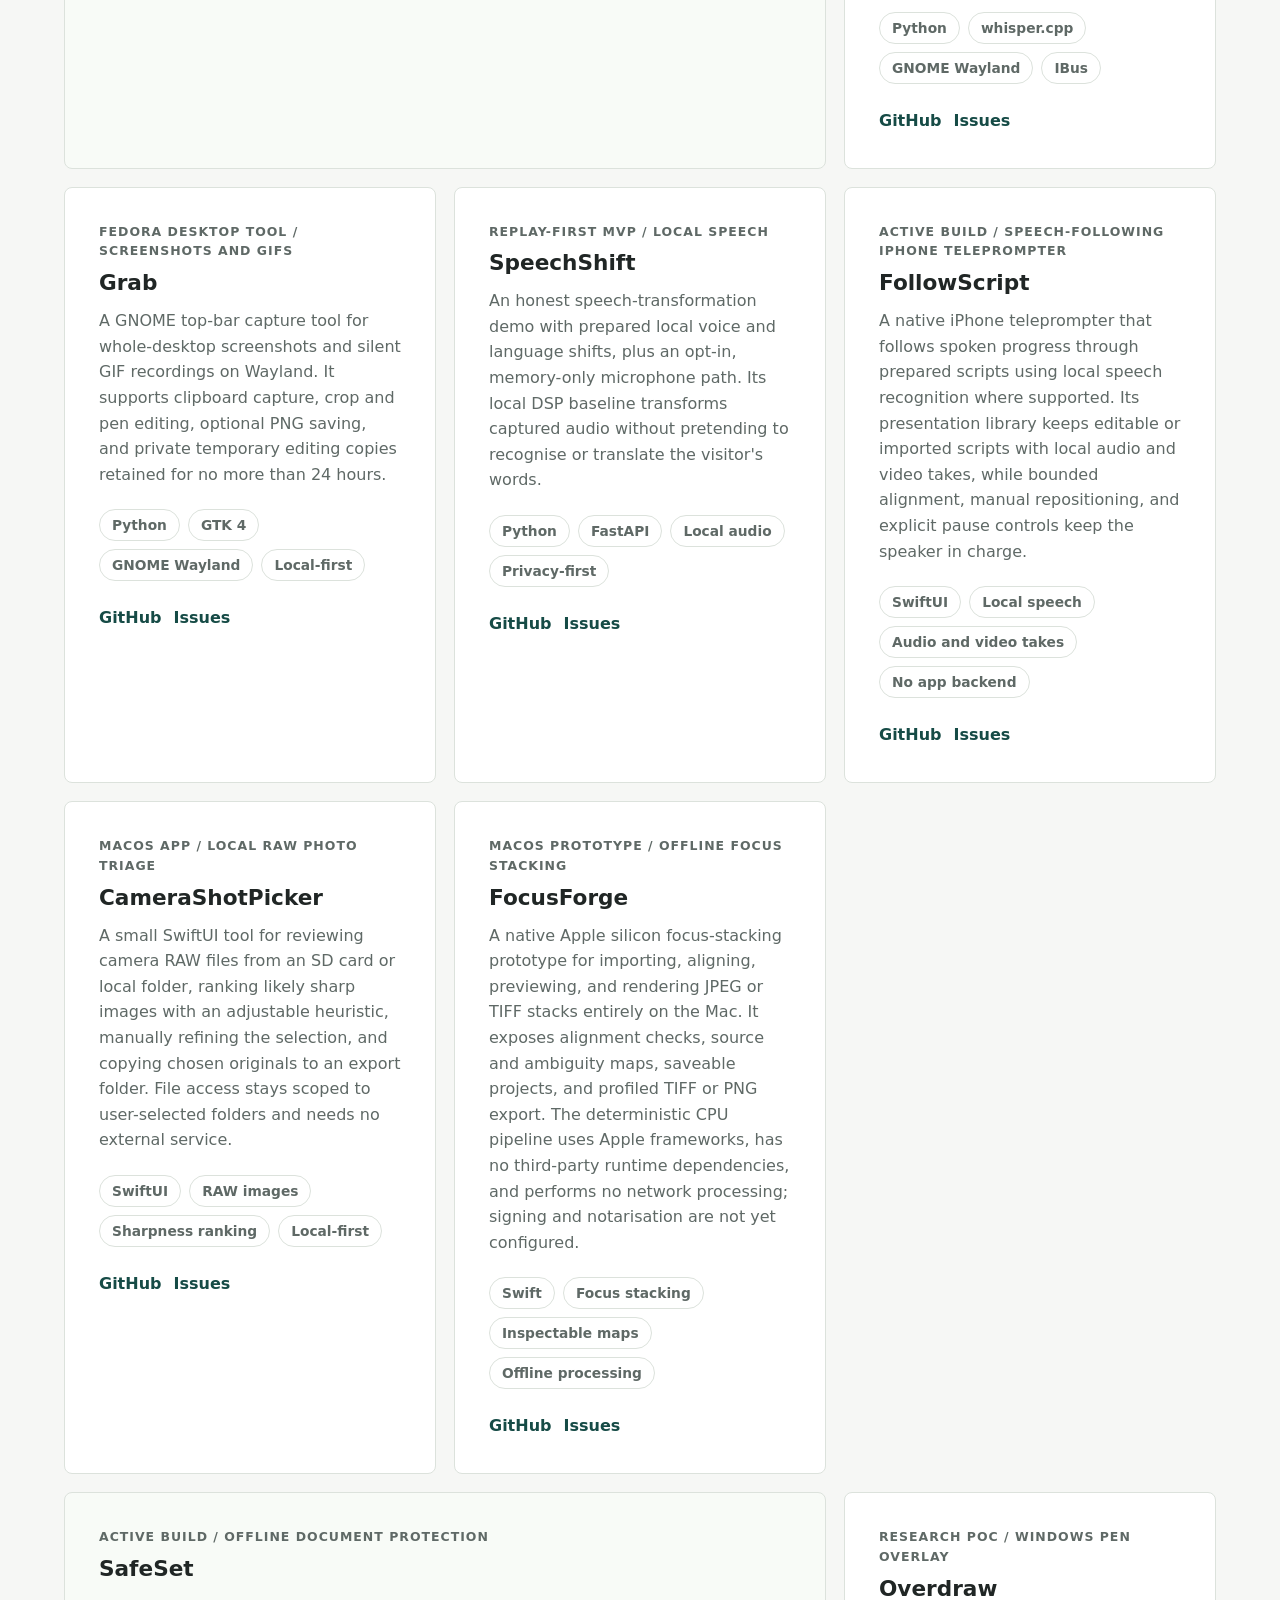
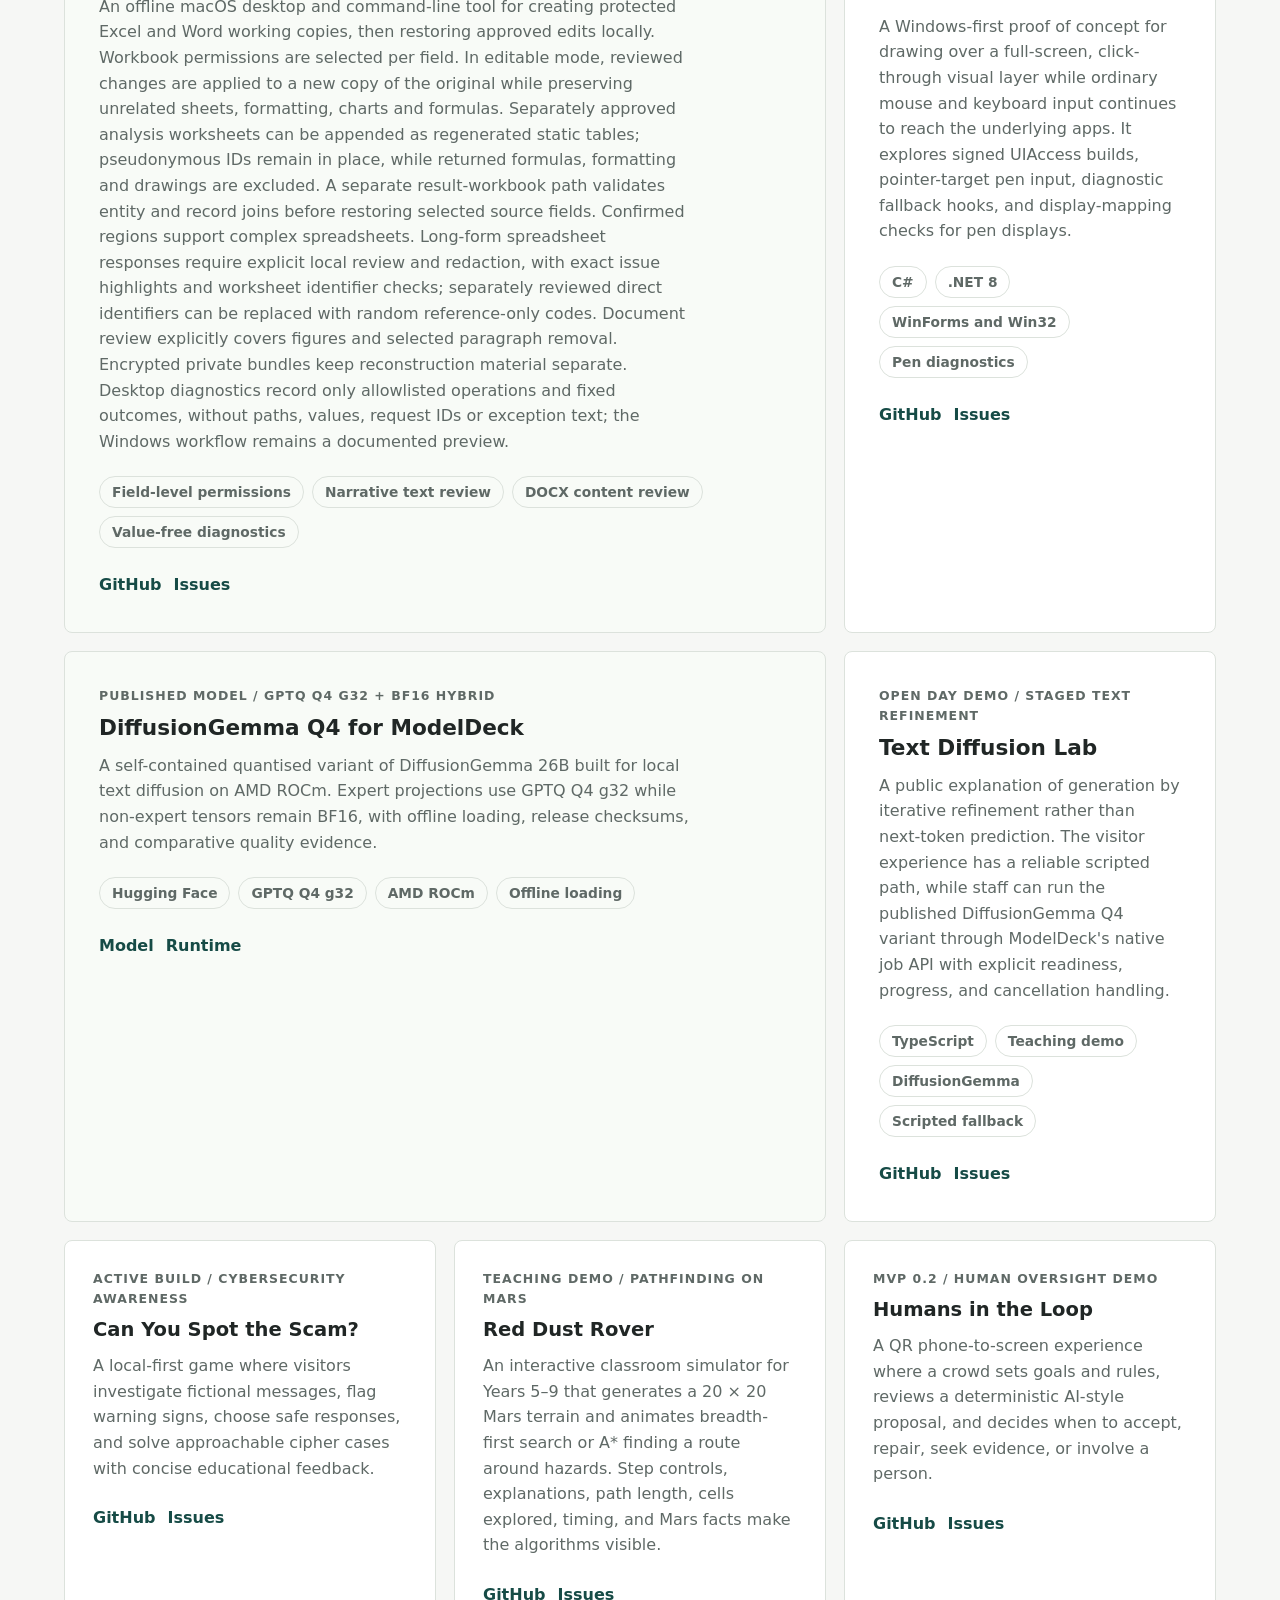
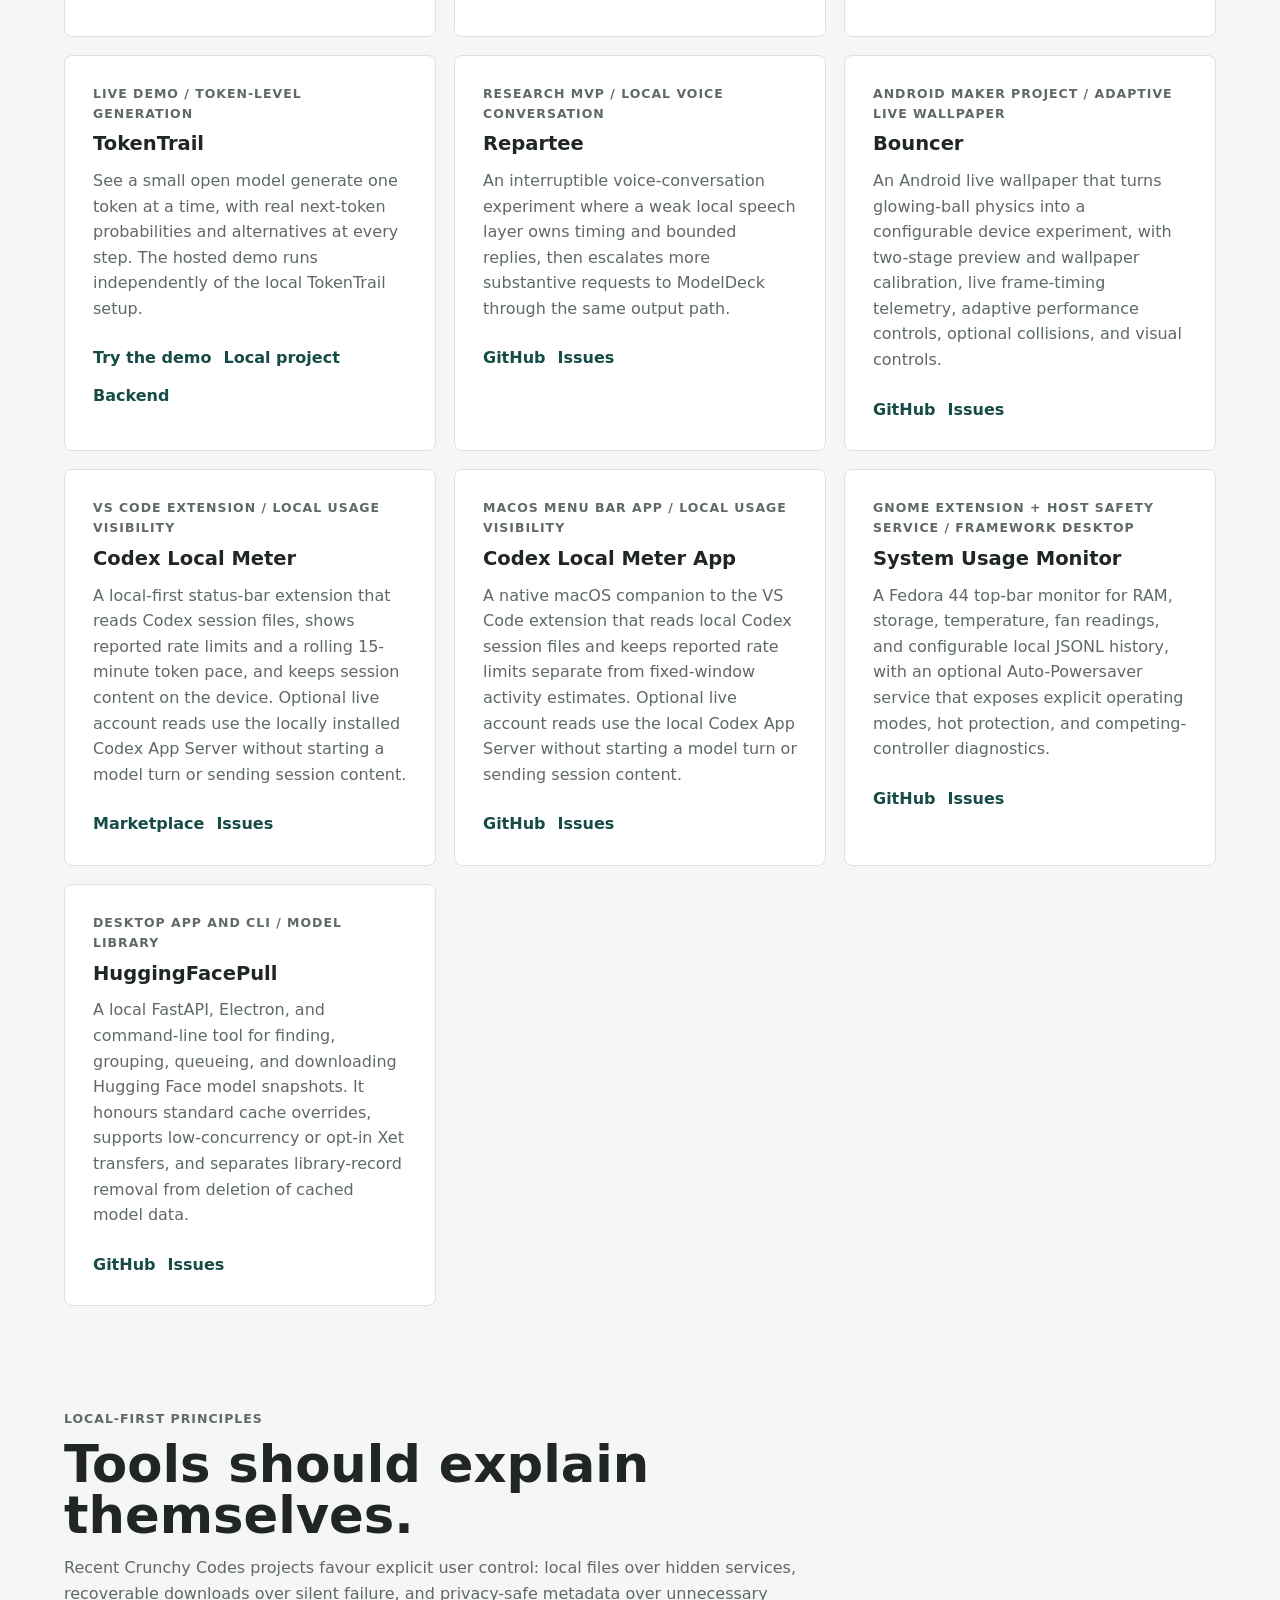
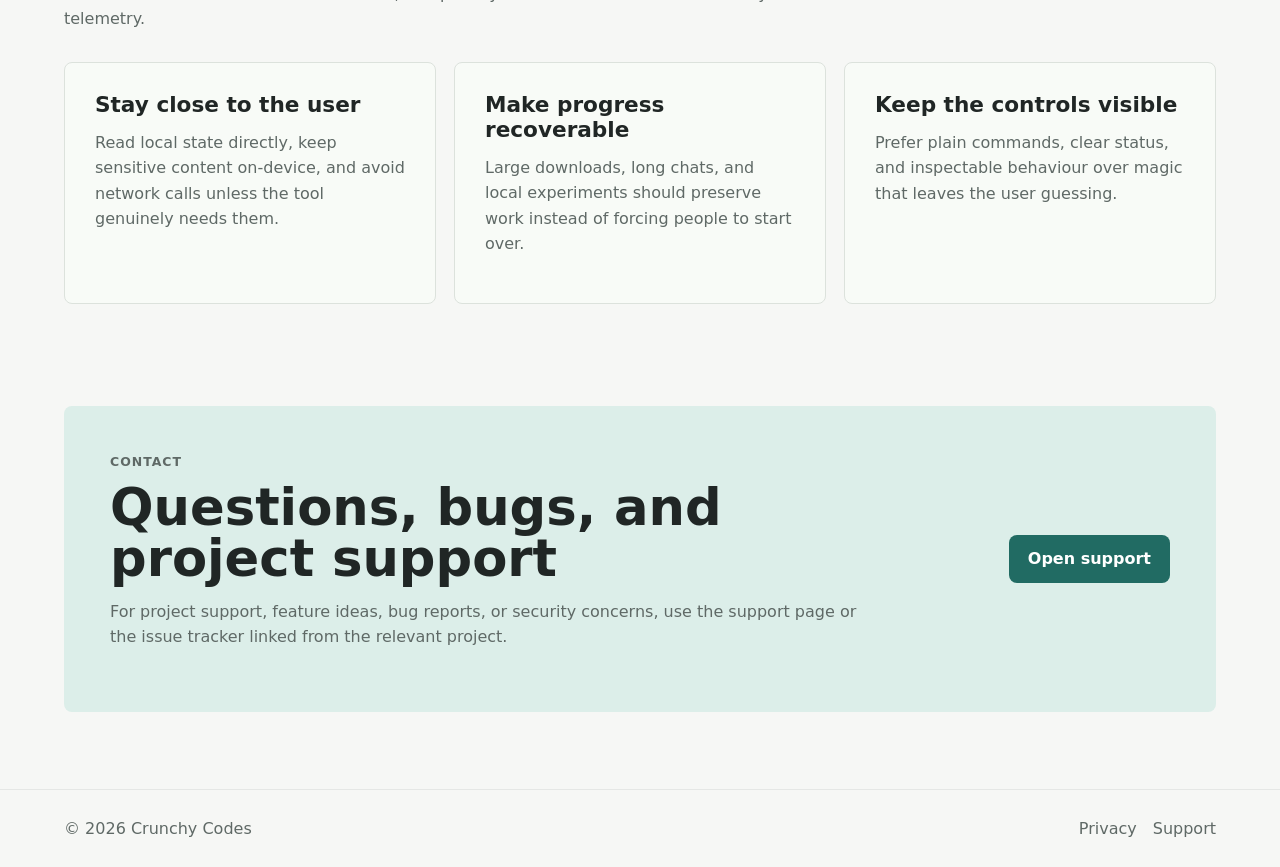
==== commit 2c9421a4: "Update Noteboard and SafeSet capabilities" ====
--- a/index.html
+++ b/index.html
@@ -108,6 +108,14 @@
         </div>
         <ol class="activity-list">
           <li>
+            <time datetime="2026-10-18">Oct 18</time>
+            <span>Noteboard response profiles, provenance-aware web research and bounded document inputs</span>
+          </li>
+          <li>
+            <time datetime="2026-10-16">Oct 16</time>
+            <span>SafeSet local review and redaction for long-form workbook responses with identifier checks</span>
+          </li>
+          <li>
             <time datetime="2026-10-16">Oct 16</time>
             <span>SafeSet value-free desktop diagnostics with fixed operation and error codes</span>
           </li>
@@ -119,14 +127,6 @@
             <time datetime="2026-10-11">Oct 11</time>
             <span>FocusForge native focus stacking with alignment checks, source maps, and profiled export</span>
           </li>
-          <li>
-            <time datetime="2026-10-05">Oct 5</time>
-            <span>SafeSet approval-gated analysis worksheets appended as bounded static tables with pseudonymous IDs retained</span>
-          </li>
-          <li>
-            <time datetime="2026-09-26">Sep 26</time>
-            <span>SafeSet field-scoped edits, result-workbook restoration, bounded Excel regions, and explicit DOCX content review</span>
-          </li>
         </ol>
       </section>
 
@@ -199,15 +199,18 @@
               editable Markdown with links back to their sources. The desktop
               app stores Boards in SQLite and supports a synthetic demo, local
               Ollama, or eligible ChatGPT plan usage without an API-key fallback.
-              Account credentials are kept separately in the operating system
-              credential store, while explicit context budgets prevent silent
-              history truncation.
+              Board-level response profiles shape new Notes. ChatGPT requests can
+              opt into web search with recorded citations and attach bounded
+              documents while retaining their provenance in Board records and
+              exports. On macOS, plan credentials use Touch ID or password-protected
+              Keychain storage; bounded local diagnostics exclude conversation,
+              attachment, account, credential, URL and raw-error content.
             </p>
             <div class="meta-list" aria-label="Noteboard highlights">
               <span>Electron</span>
               <span>SQLite</span>
               <span>Branching inquiry</span>
-              <span>Editable synthesis</span>
+              <span>Research provenance</span>
             </div>
             <div class="card-links">
               <a href="https://github.com/ozyjay/Noteboard">GitHub</a>
@@ -527,16 +530,19 @@
               while returned formulas, formatting and drawings are excluded. A
               separate result-workbook path validates entity and record joins
               before restoring selected source fields. Confirmed regions support
-              complex spreadsheets, while document review explicitly covers
-              figures and selected paragraph removal. Encrypted private bundles
-              keep reconstruction material separate. Desktop diagnostics record
-              only allowlisted operations and fixed outcomes, without paths,
-              values, request IDs or exception text; the Windows workflow remains
-              a documented preview.
+              complex spreadsheets. Long-form spreadsheet responses require
+              explicit local review and redaction, with exact issue highlights
+              and worksheet identifier checks; separately reviewed direct
+              identifiers can be replaced with random reference-only codes.
+              Document review explicitly covers figures and selected paragraph
+              removal. Encrypted private bundles keep reconstruction material
+              separate. Desktop diagnostics record only allowlisted operations
+              and fixed outcomes, without paths, values, request IDs or exception
+              text; the Windows workflow remains a documented preview.
             </p>
             <div class="meta-list" aria-label="SafeSet highlights">
               <span>Field-level permissions</span>
-              <span>Bounded Excel regions</span>
+              <span>Narrative text review</span>
               <span>DOCX content review</span>
               <span>Value-free diagnostics</span>
             </div>
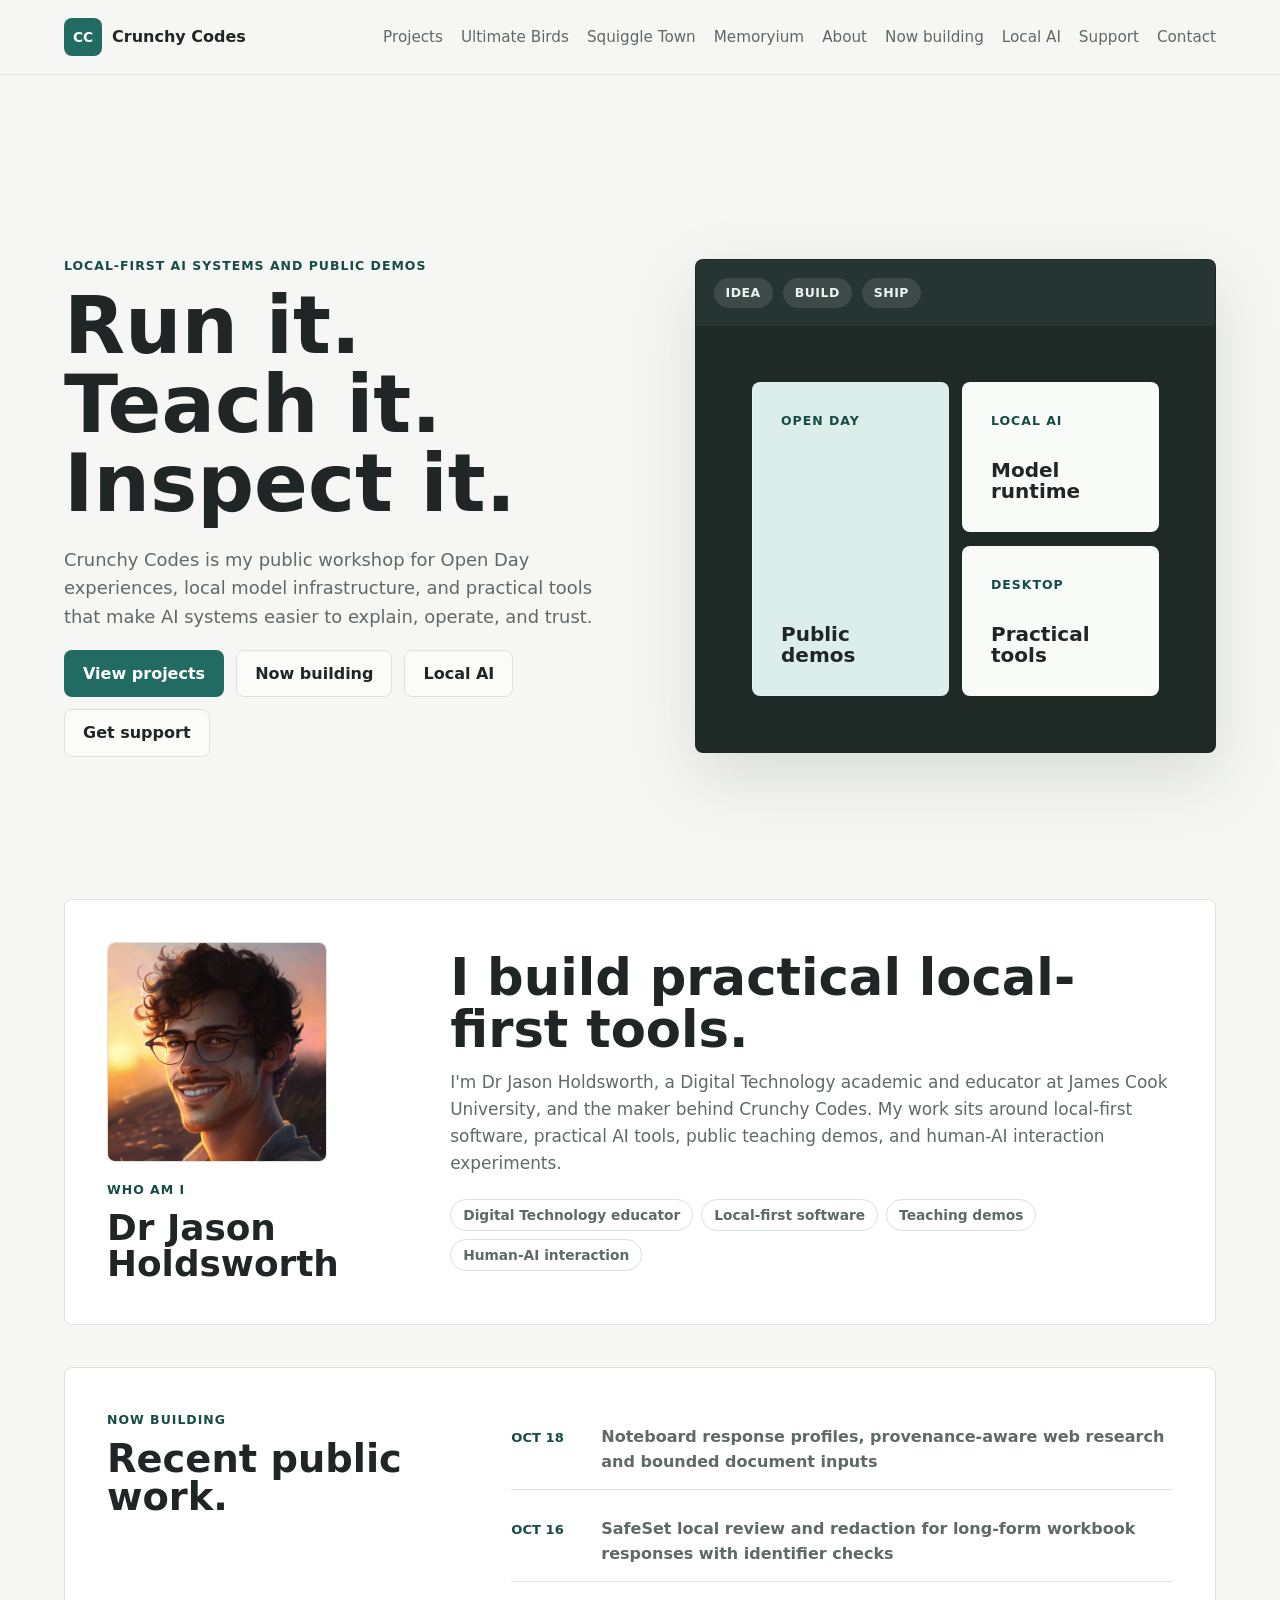
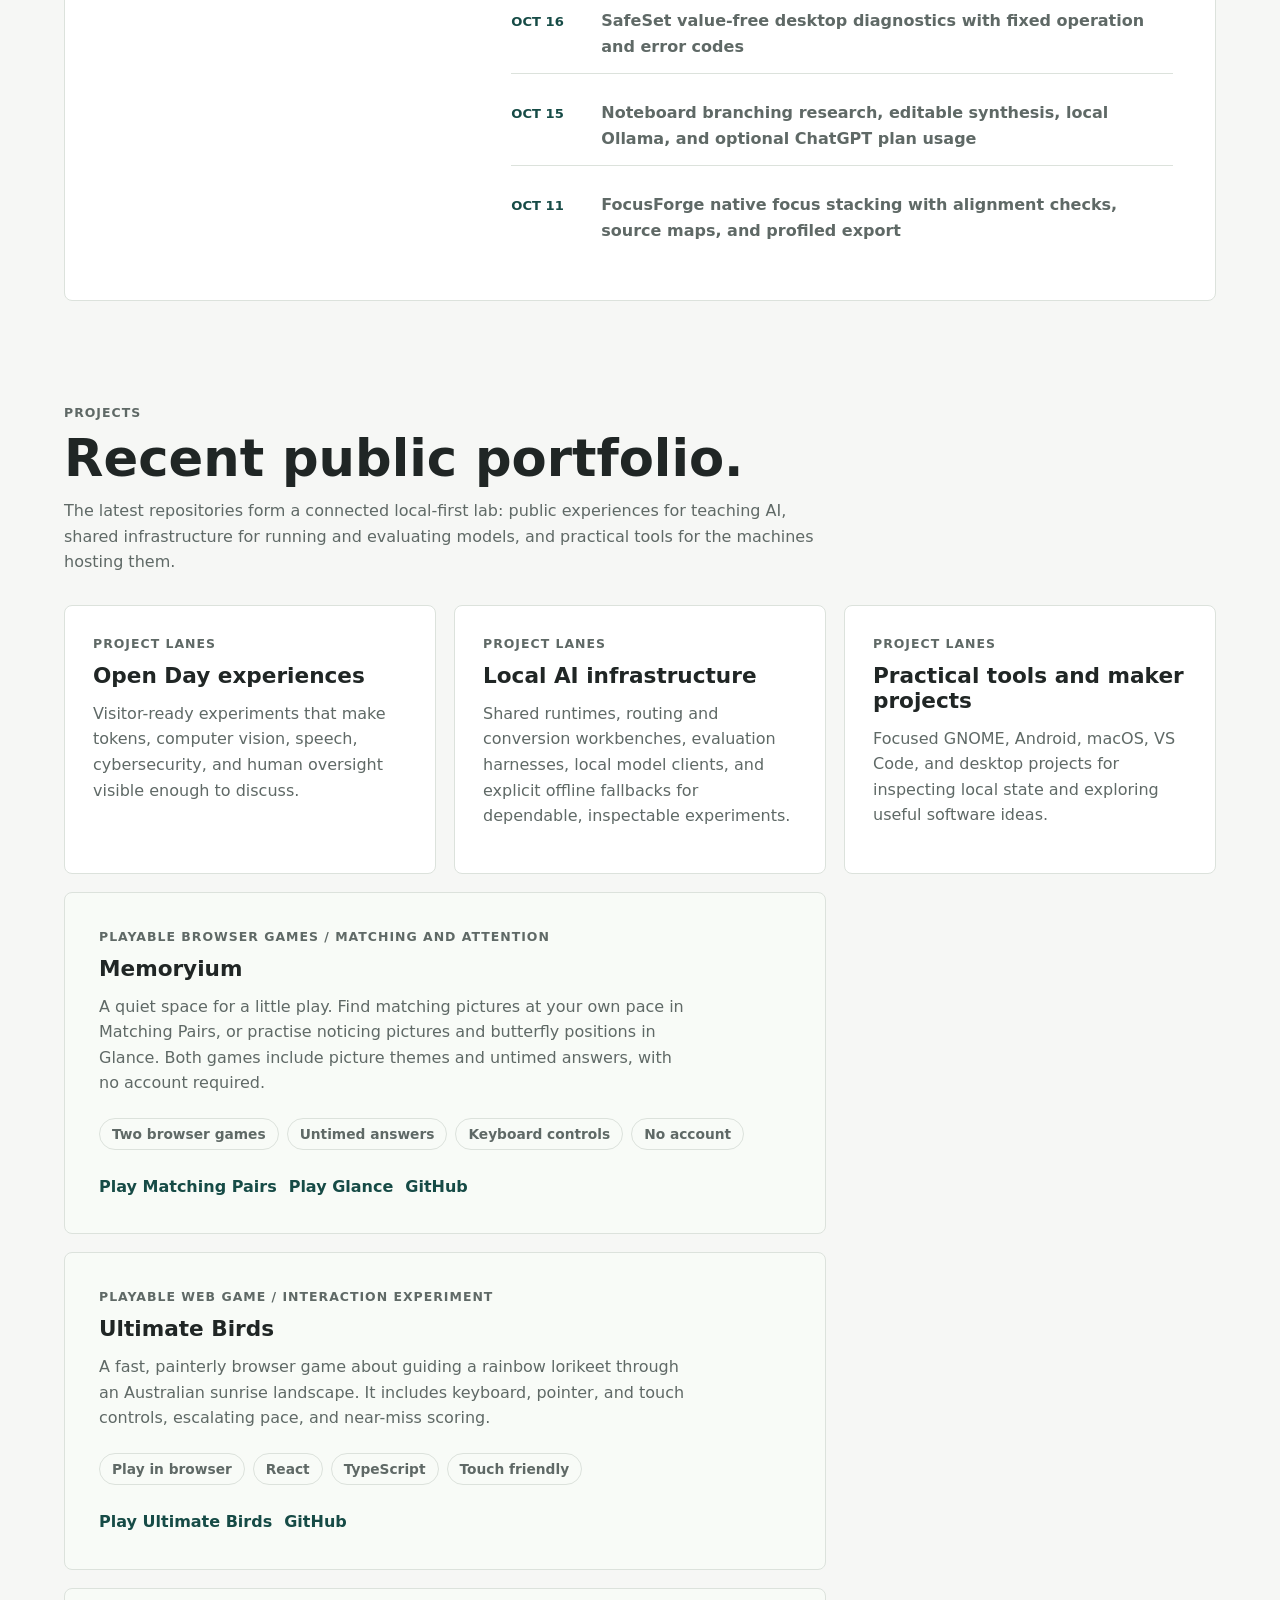
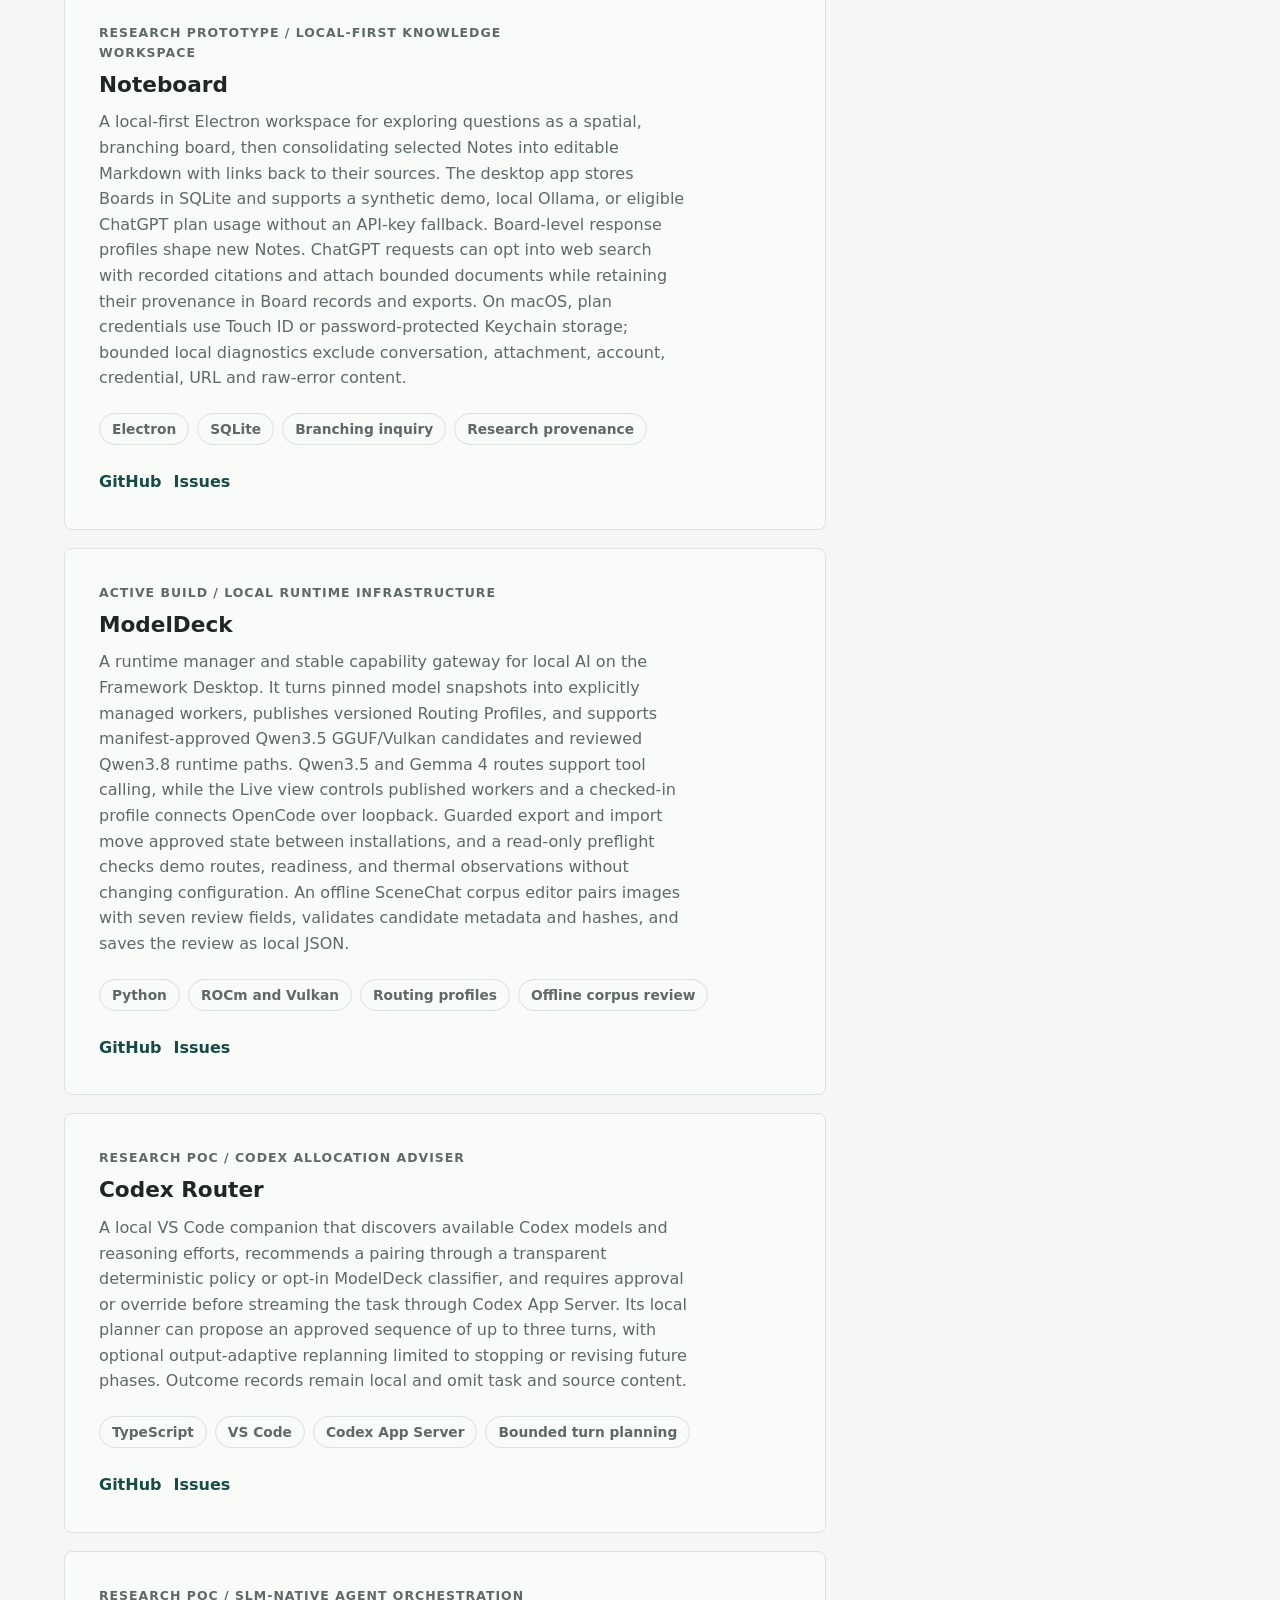
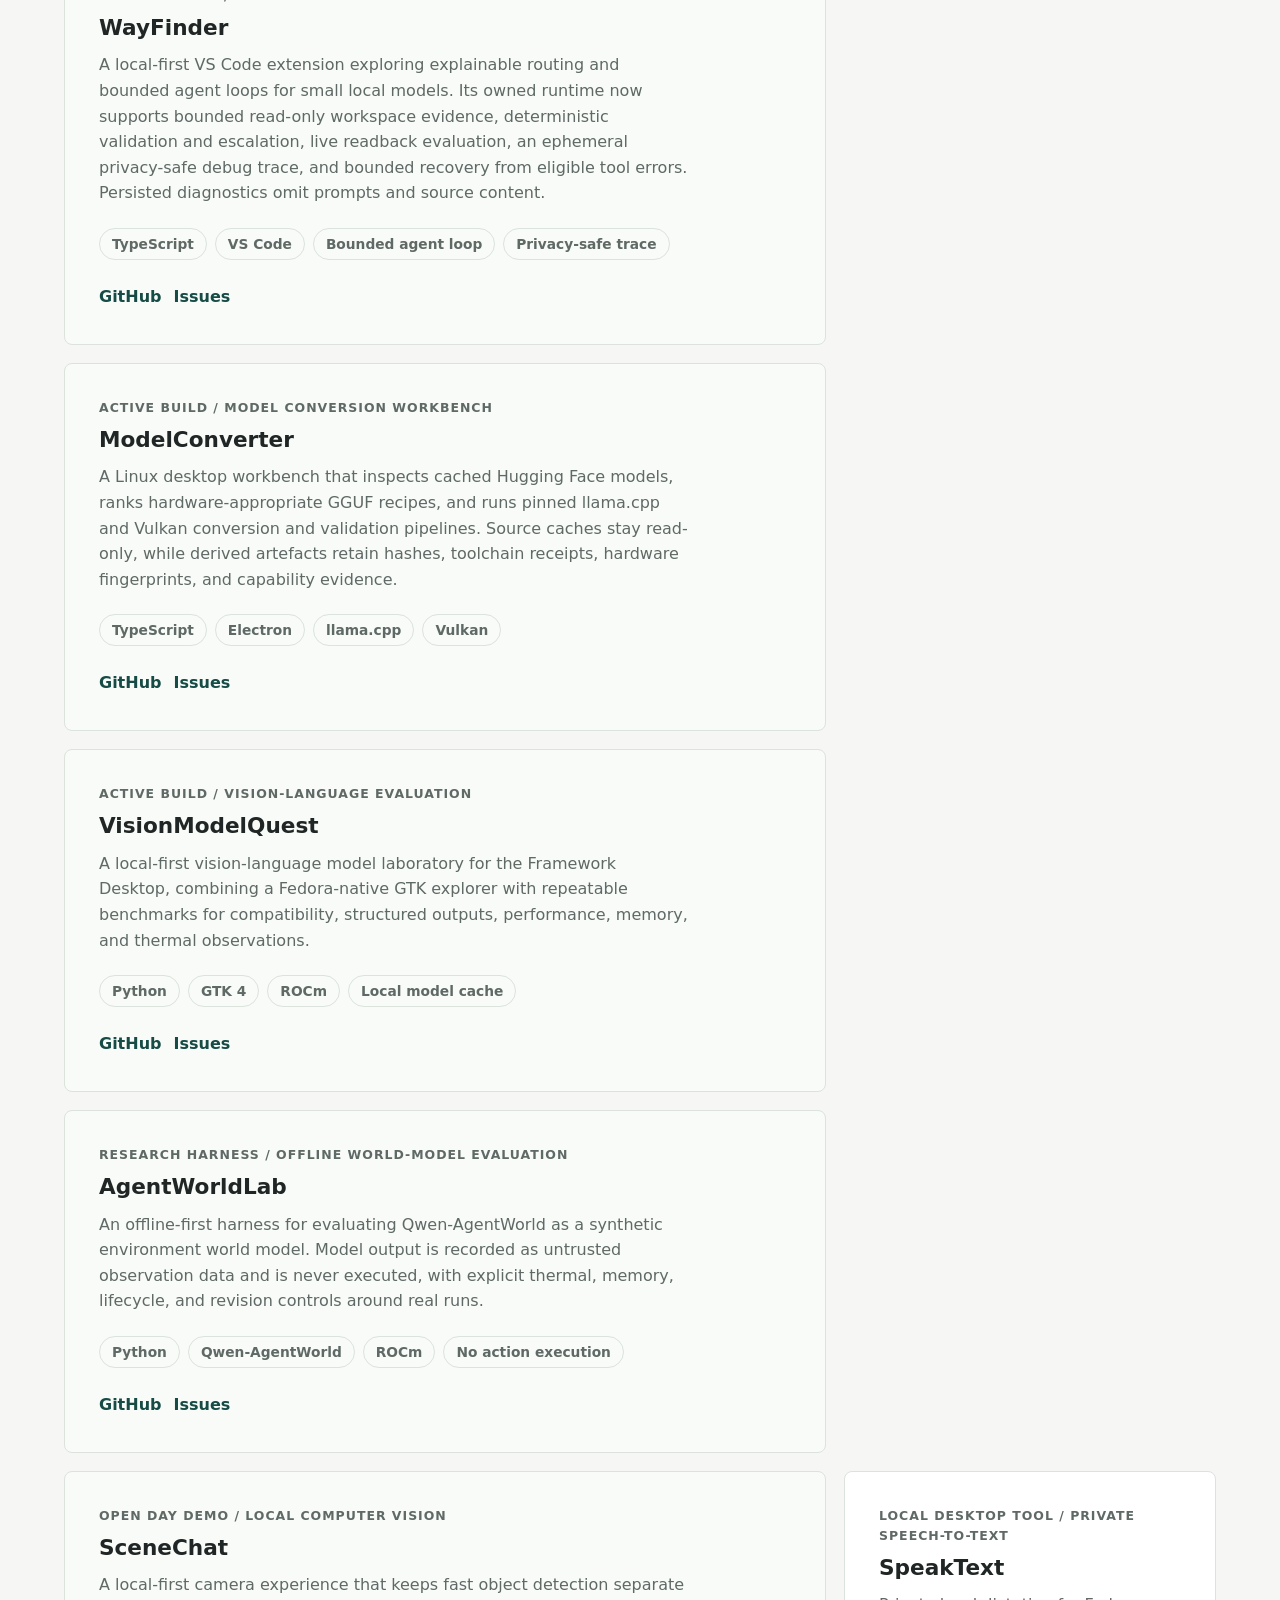
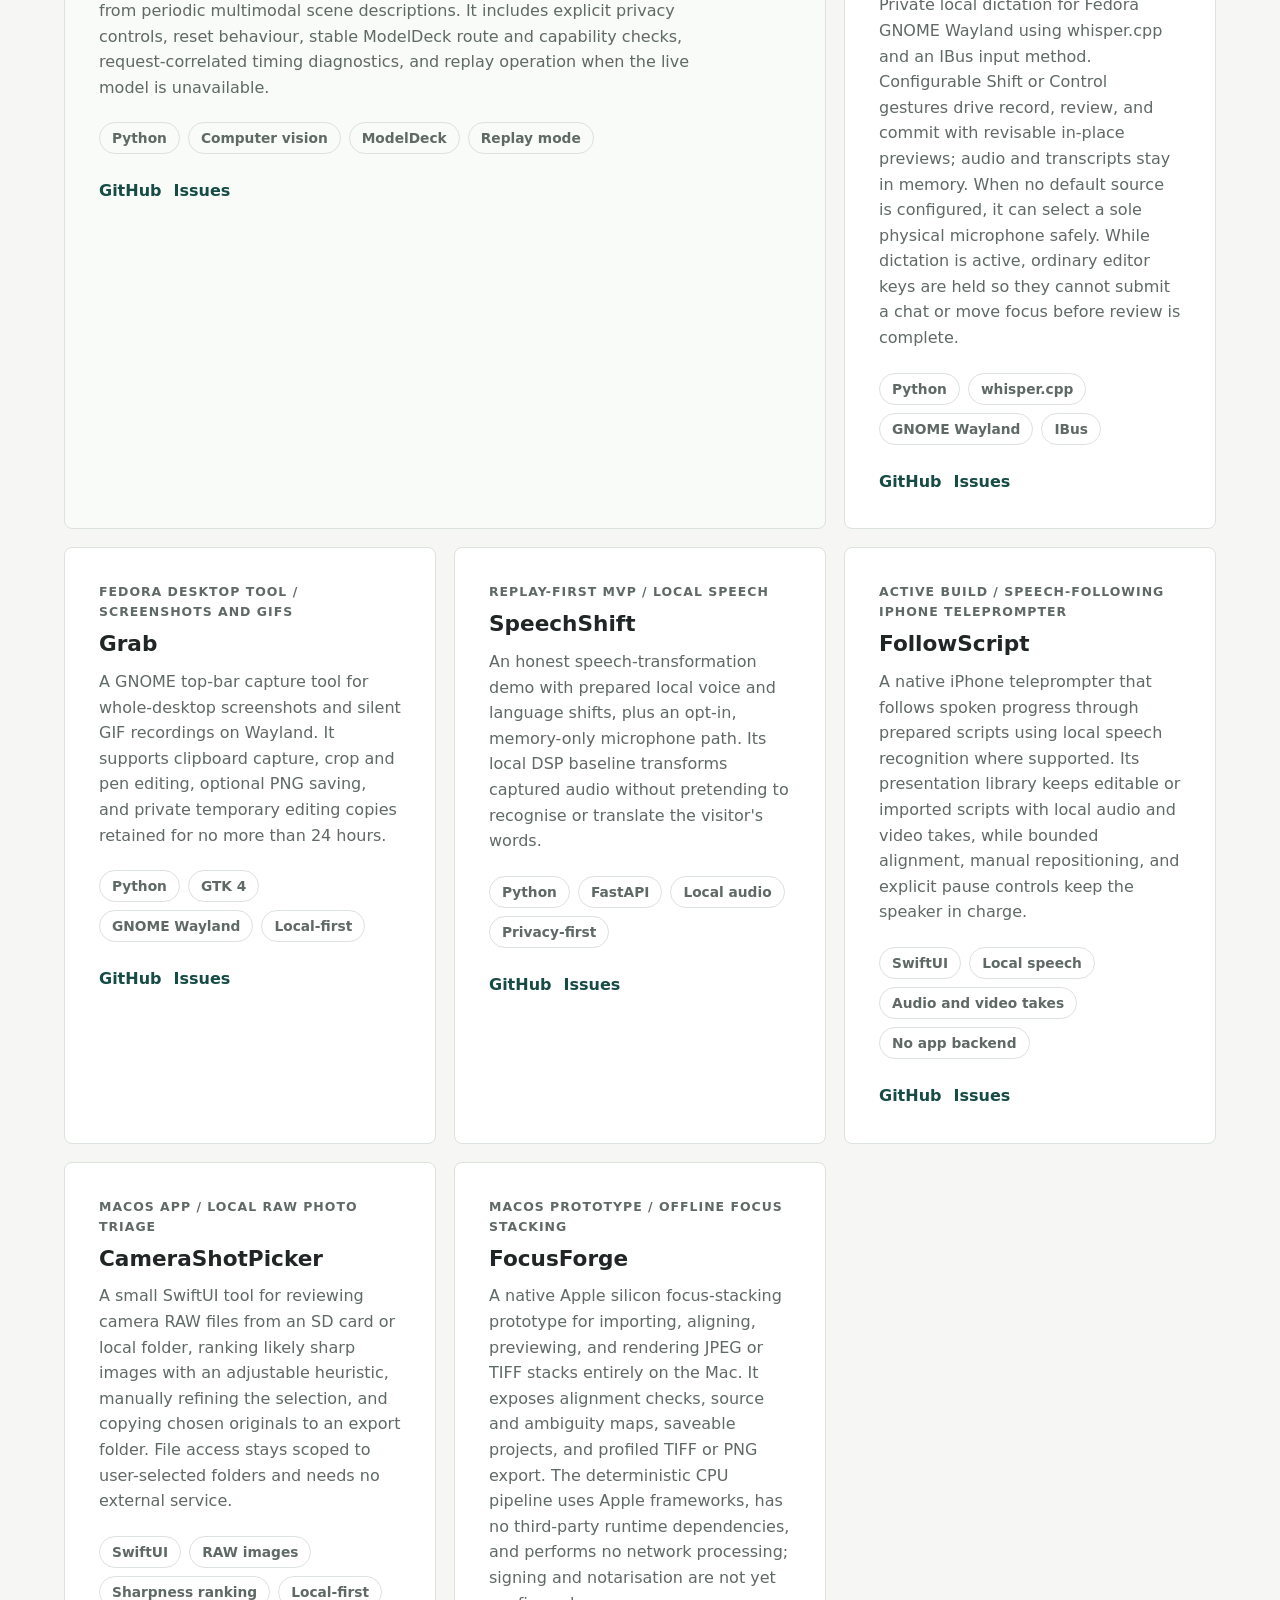
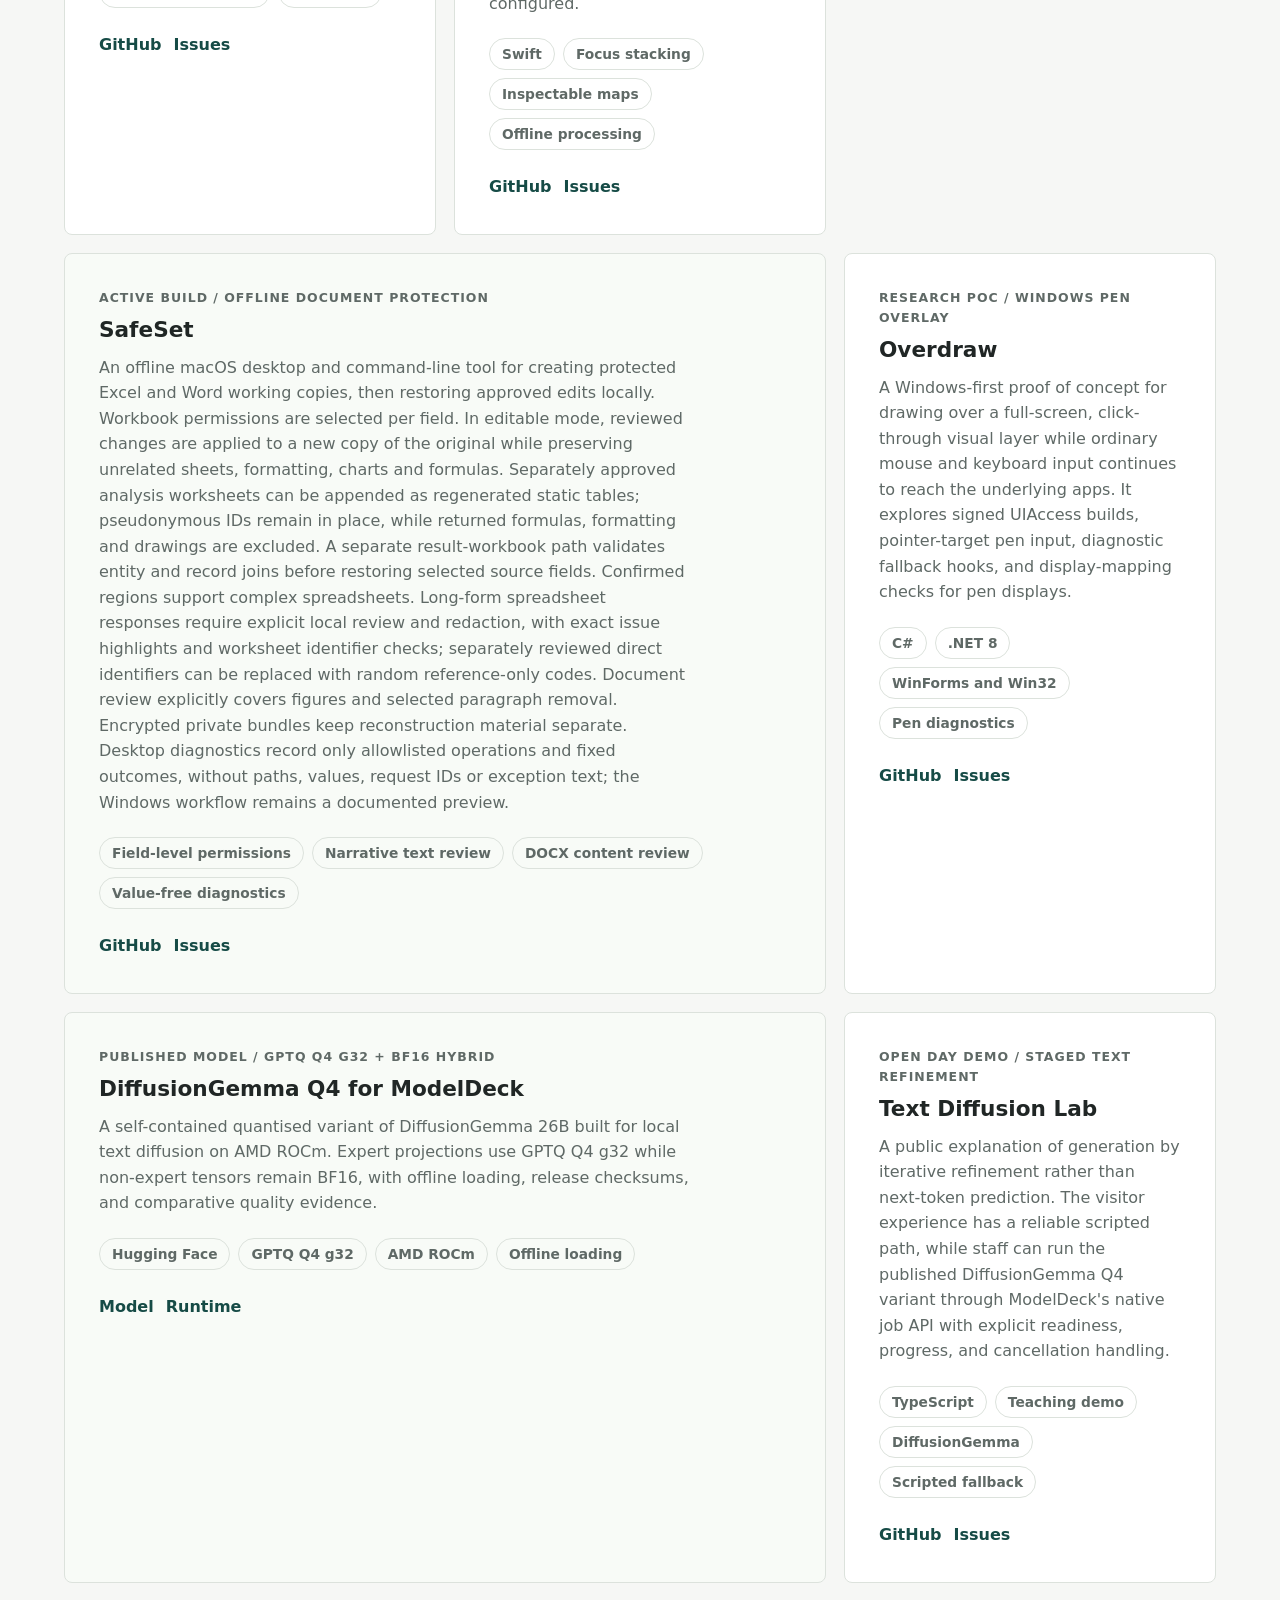
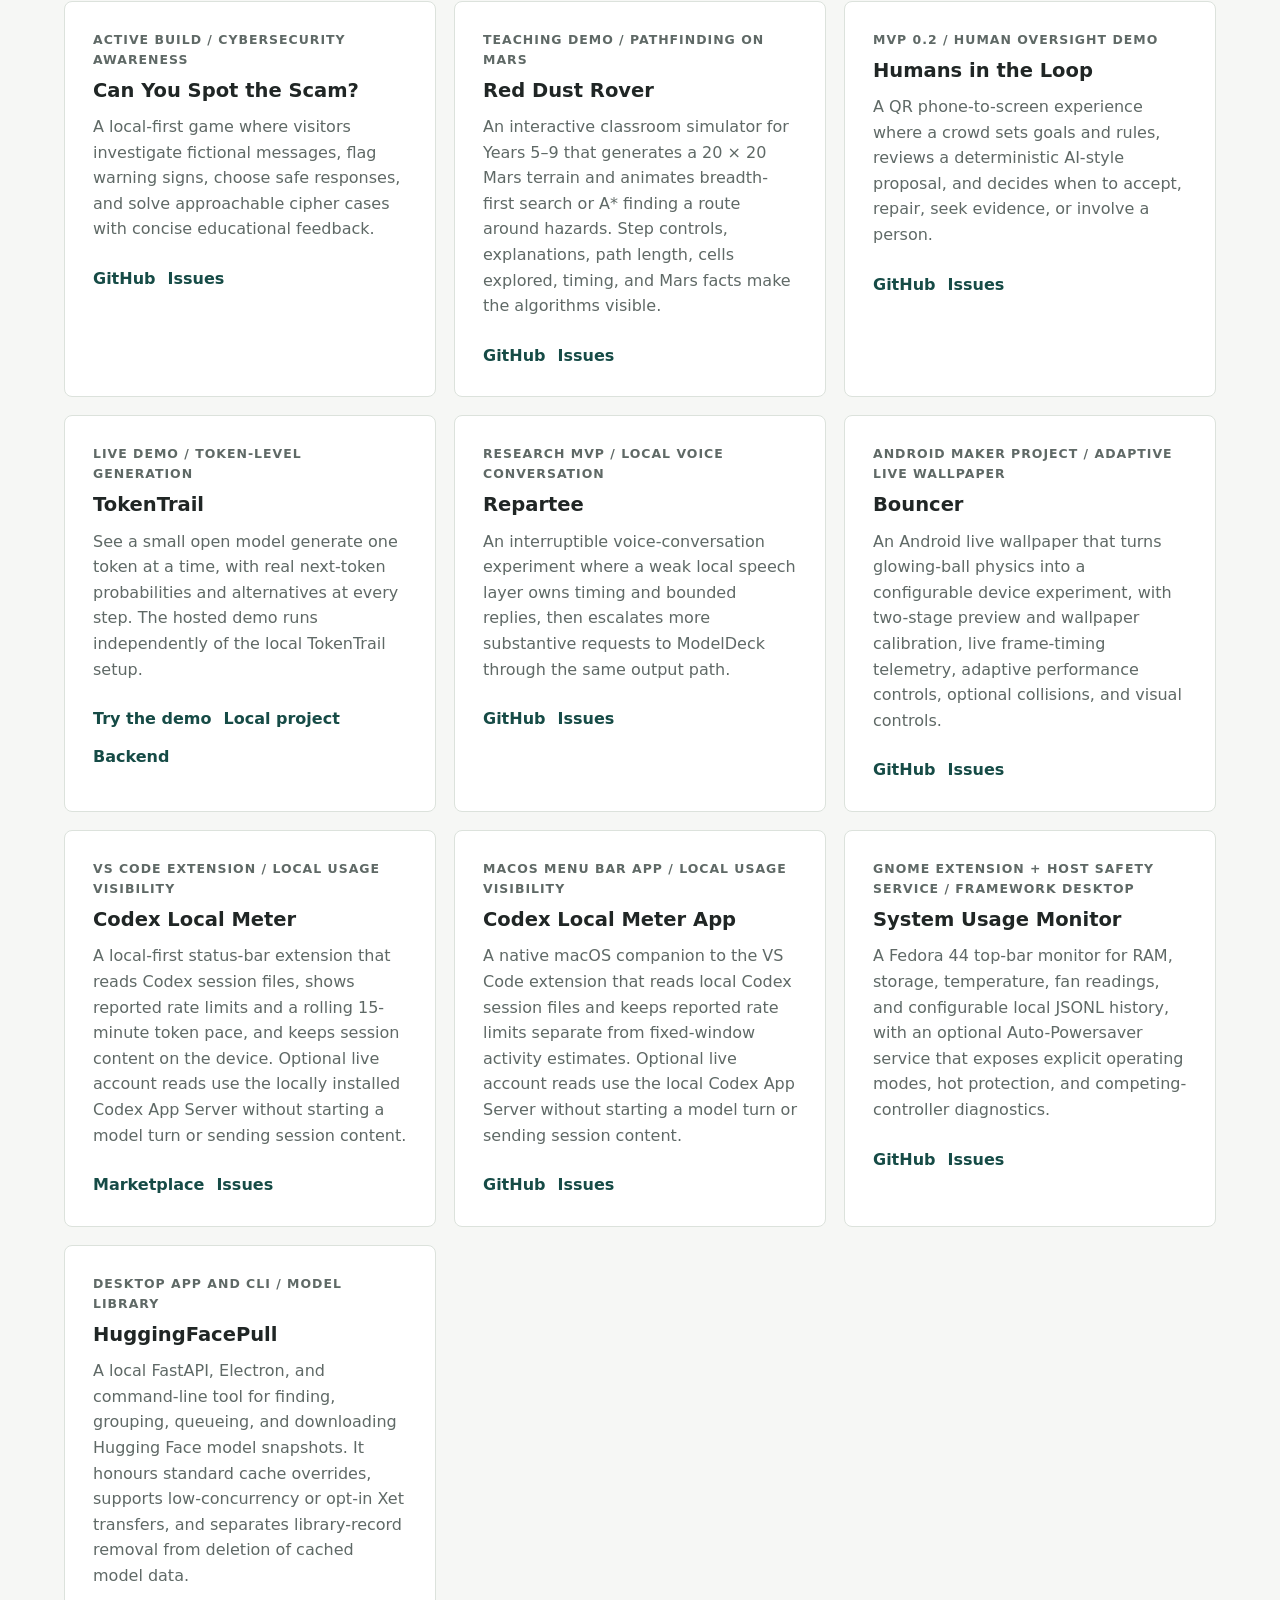
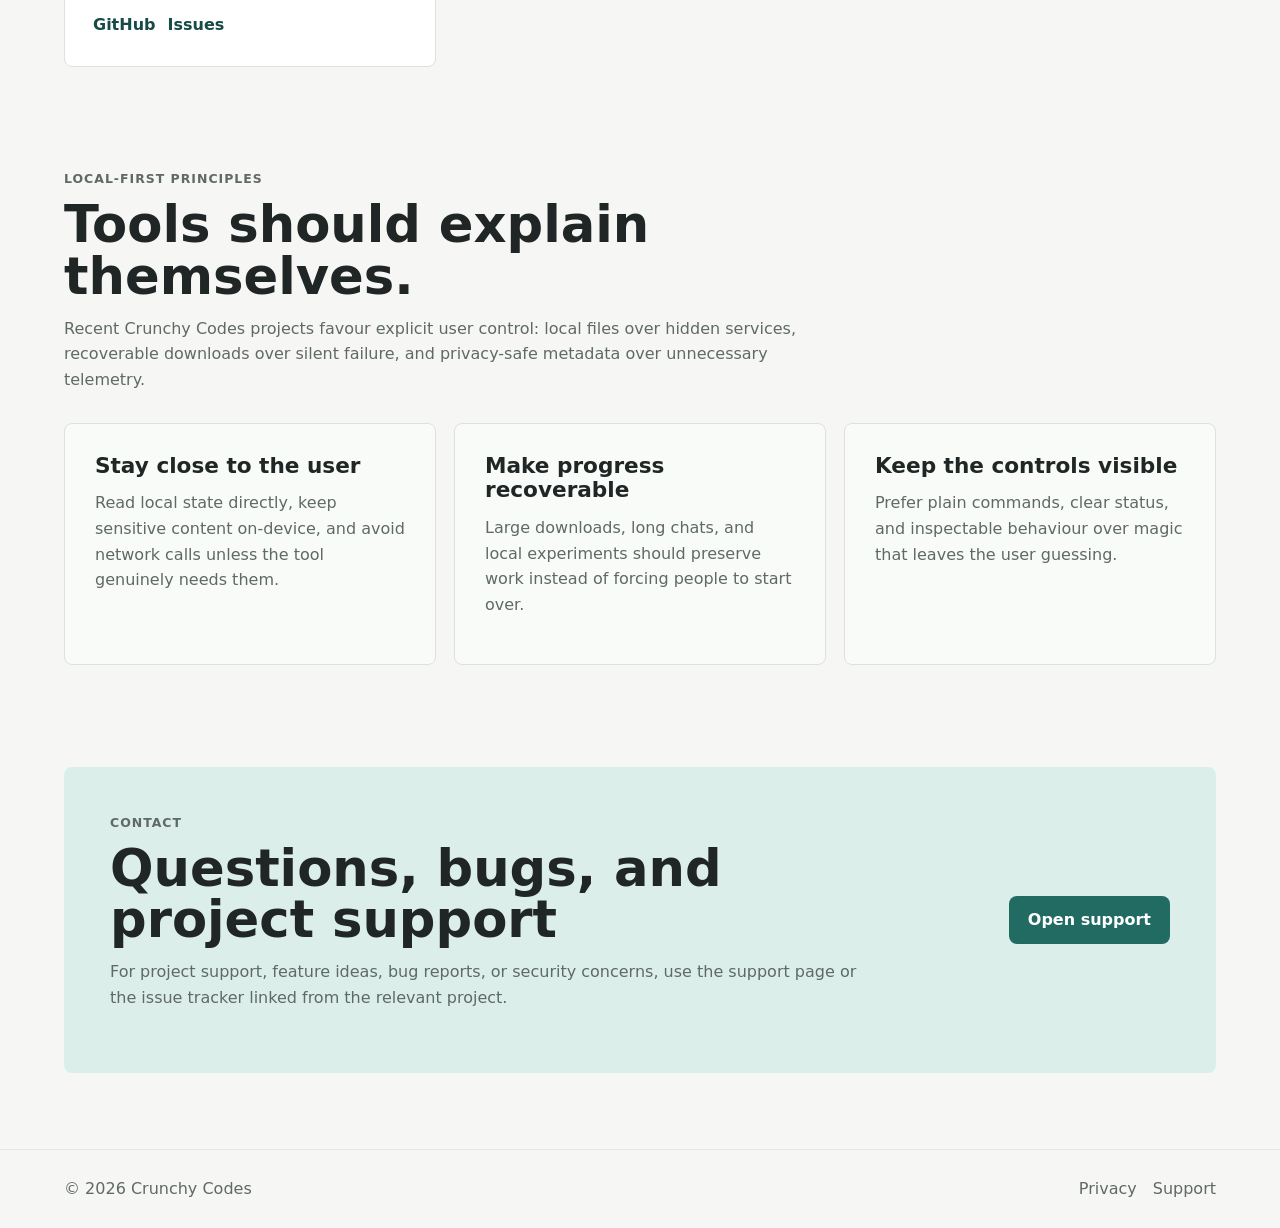
==== commit 3df51f96: "Add Memoryium games to Crunchy Codes" ====
--- a/index.html
+++ b/index.html
@@ -21,6 +21,7 @@
         <a href="#projects">Projects</a>
         <a href="ultimate-birds/">Ultimate Birds</a>
         <a href="squiggletown/">Squiggle Town</a>
+        <a href="memoryium/">Memoryium</a>
         <a href="#about">About</a>
         <a href="#now-building">Now building</a>
         <a href="#local-tools">Local AI</a>
@@ -171,6 +172,28 @@
 
         <div class="feature-grid">
           <article class="feature-card featured">
+            <p class="status">Playable browser games / matching and attention</p>
+            <h3>Memoryium</h3>
+            <p>
+              A quiet space for a little play. Find matching pictures at your
+              own pace in Matching Pairs, or practise noticing pictures and
+              butterfly positions in Glance. Both games include picture themes
+              and untimed answers, with no account required.
+            </p>
+            <div class="meta-list" aria-label="Memoryium highlights">
+              <span>Two browser games</span>
+              <span>Untimed answers</span>
+              <span>Keyboard controls</span>
+              <span>No account</span>
+            </div>
+            <div class="card-links">
+              <a href="memoryium/">Play Matching Pairs</a>
+              <a href="memoryium/glance.html">Play Glance</a>
+              <a href="https://github.com/ozyjay/Memoryium">GitHub</a>
+            </div>
+          </article>
+
+          <article class="feature-card featured">
             <p class="status">Playable web game / interaction experiment</p>
             <h3>Ultimate Birds</h3>
             <p>
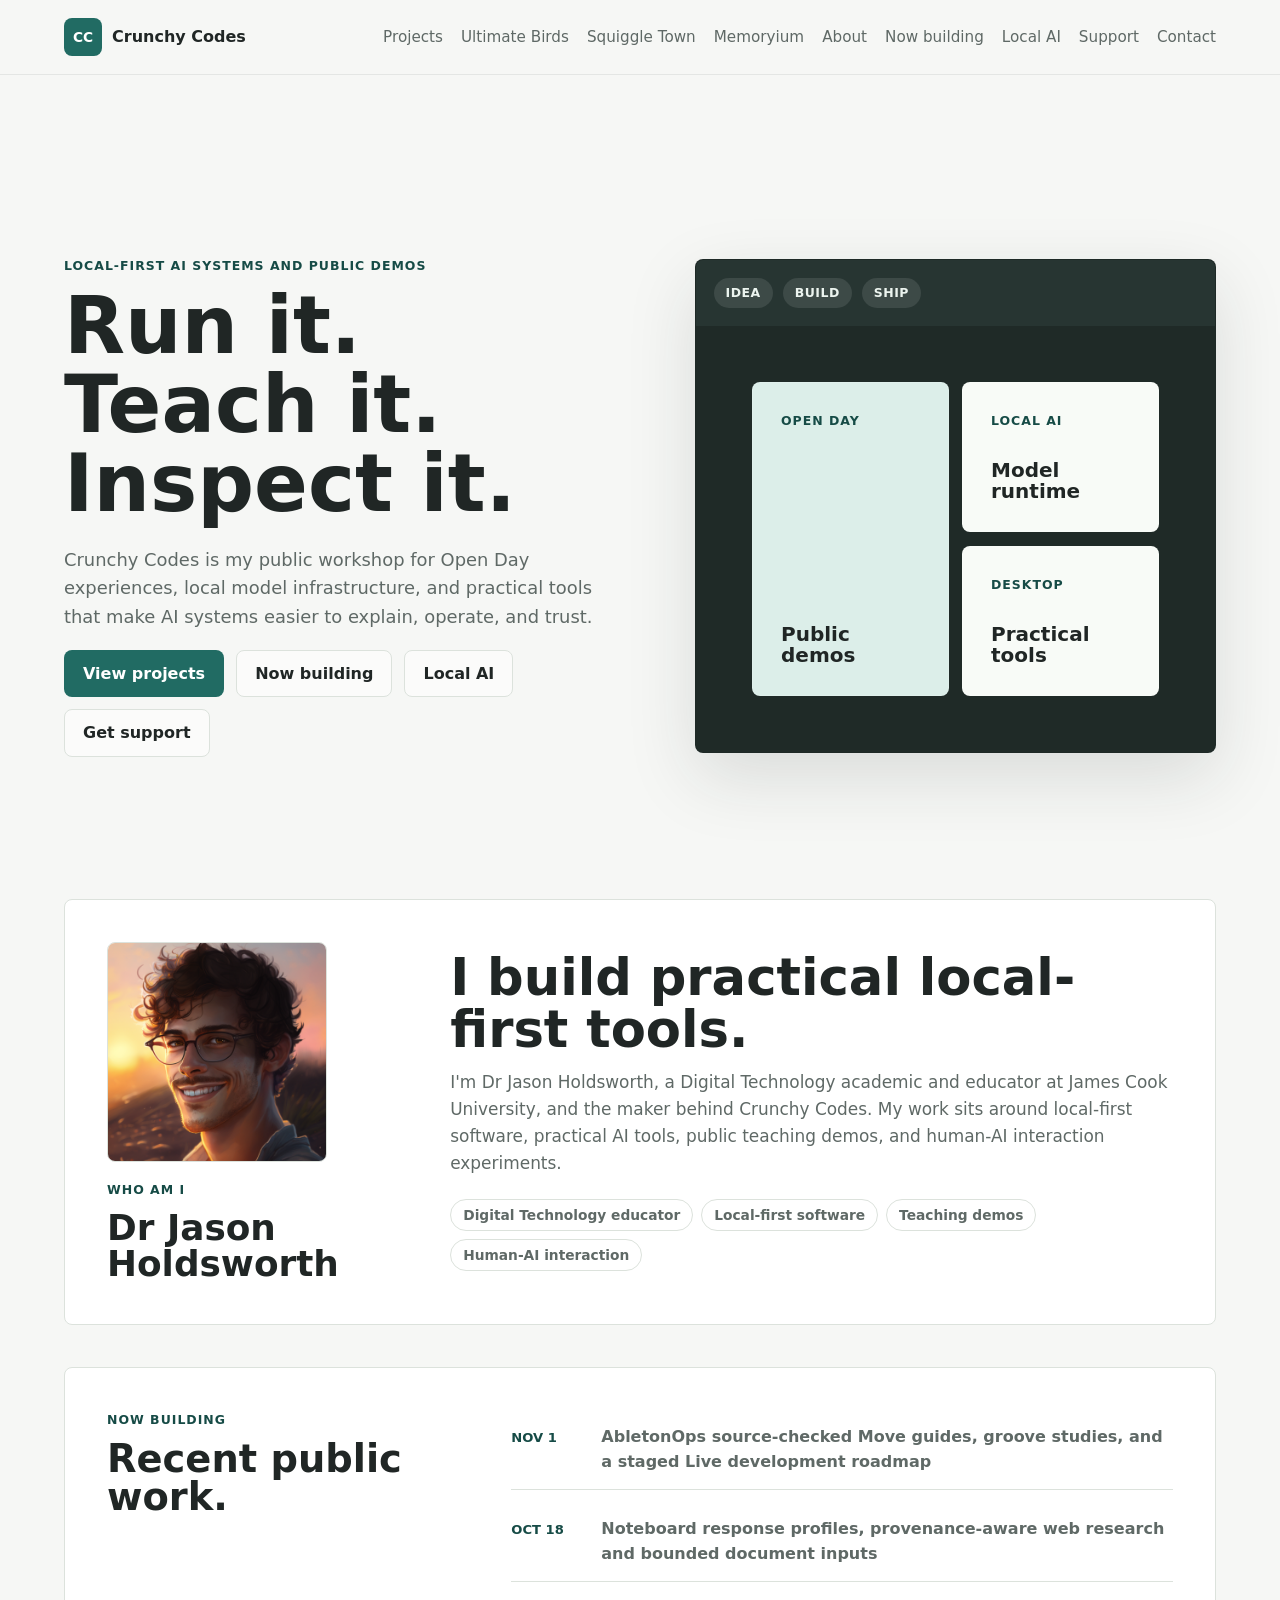
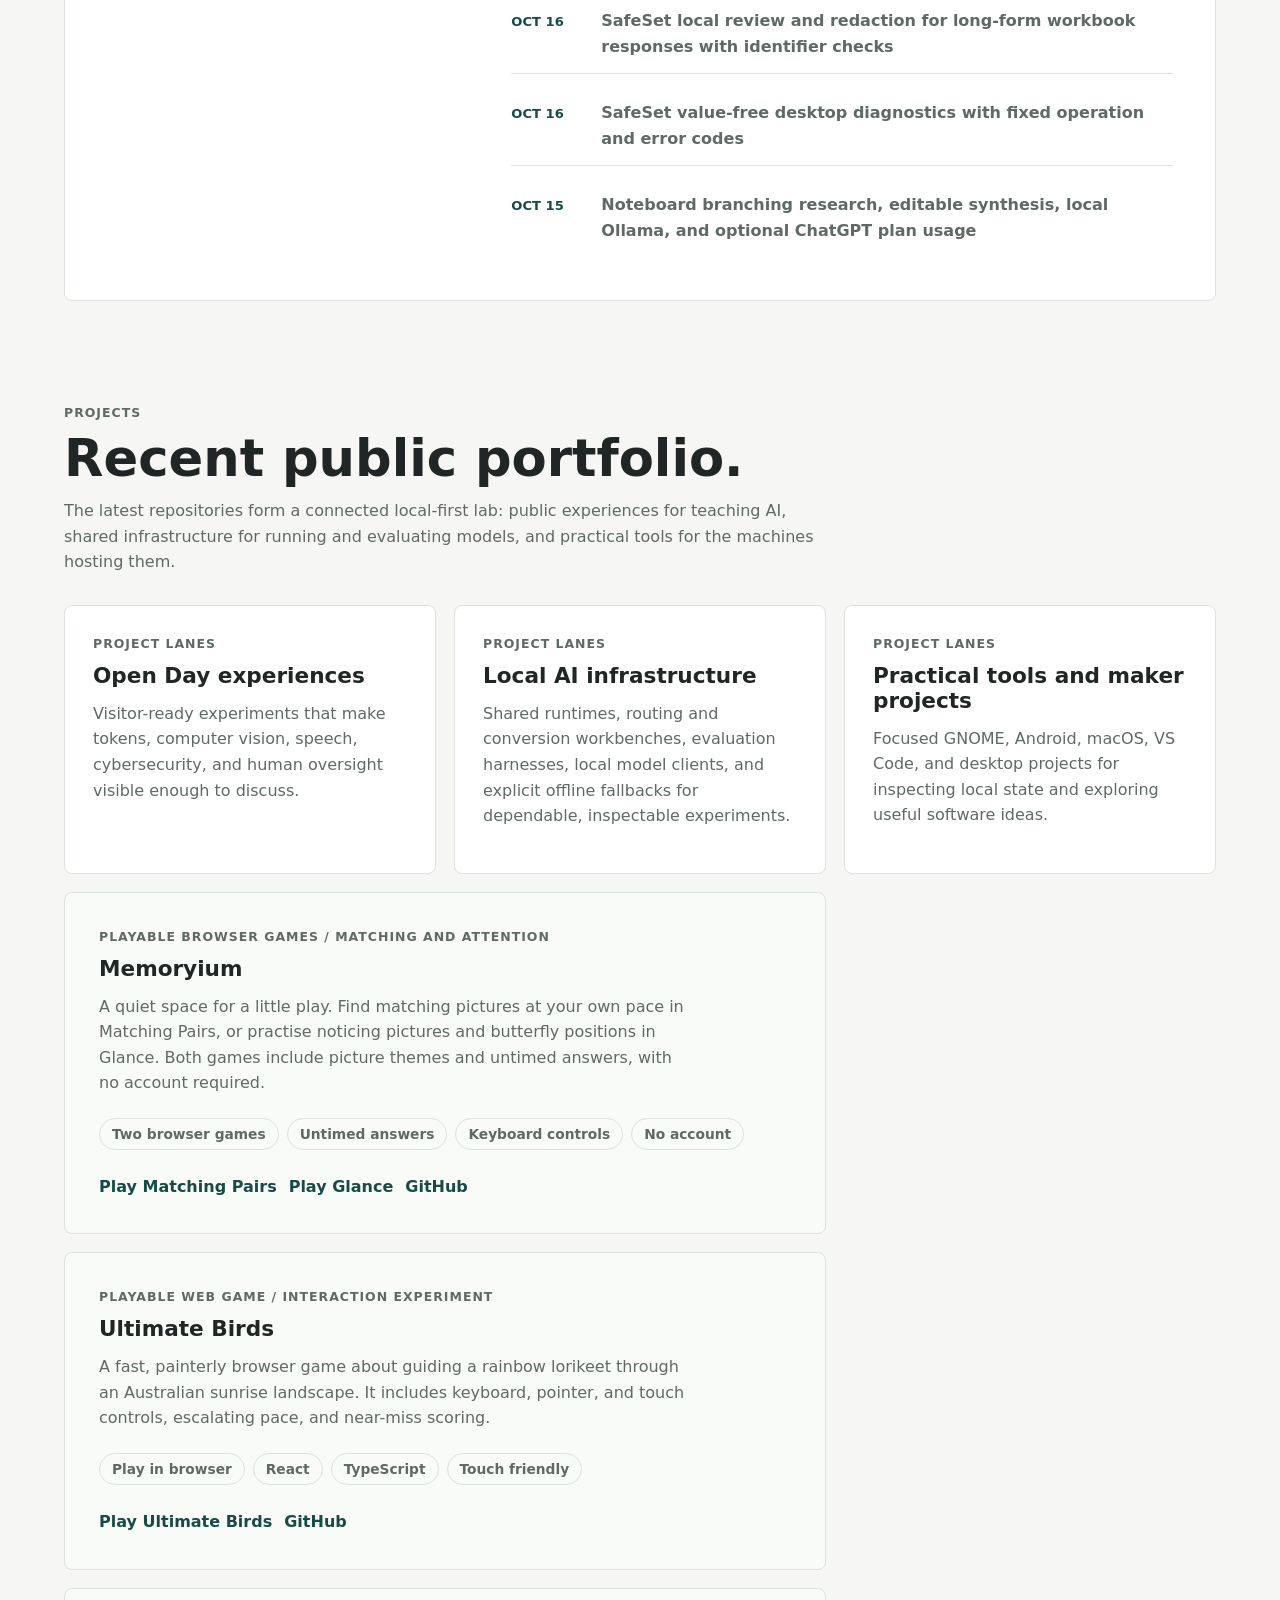
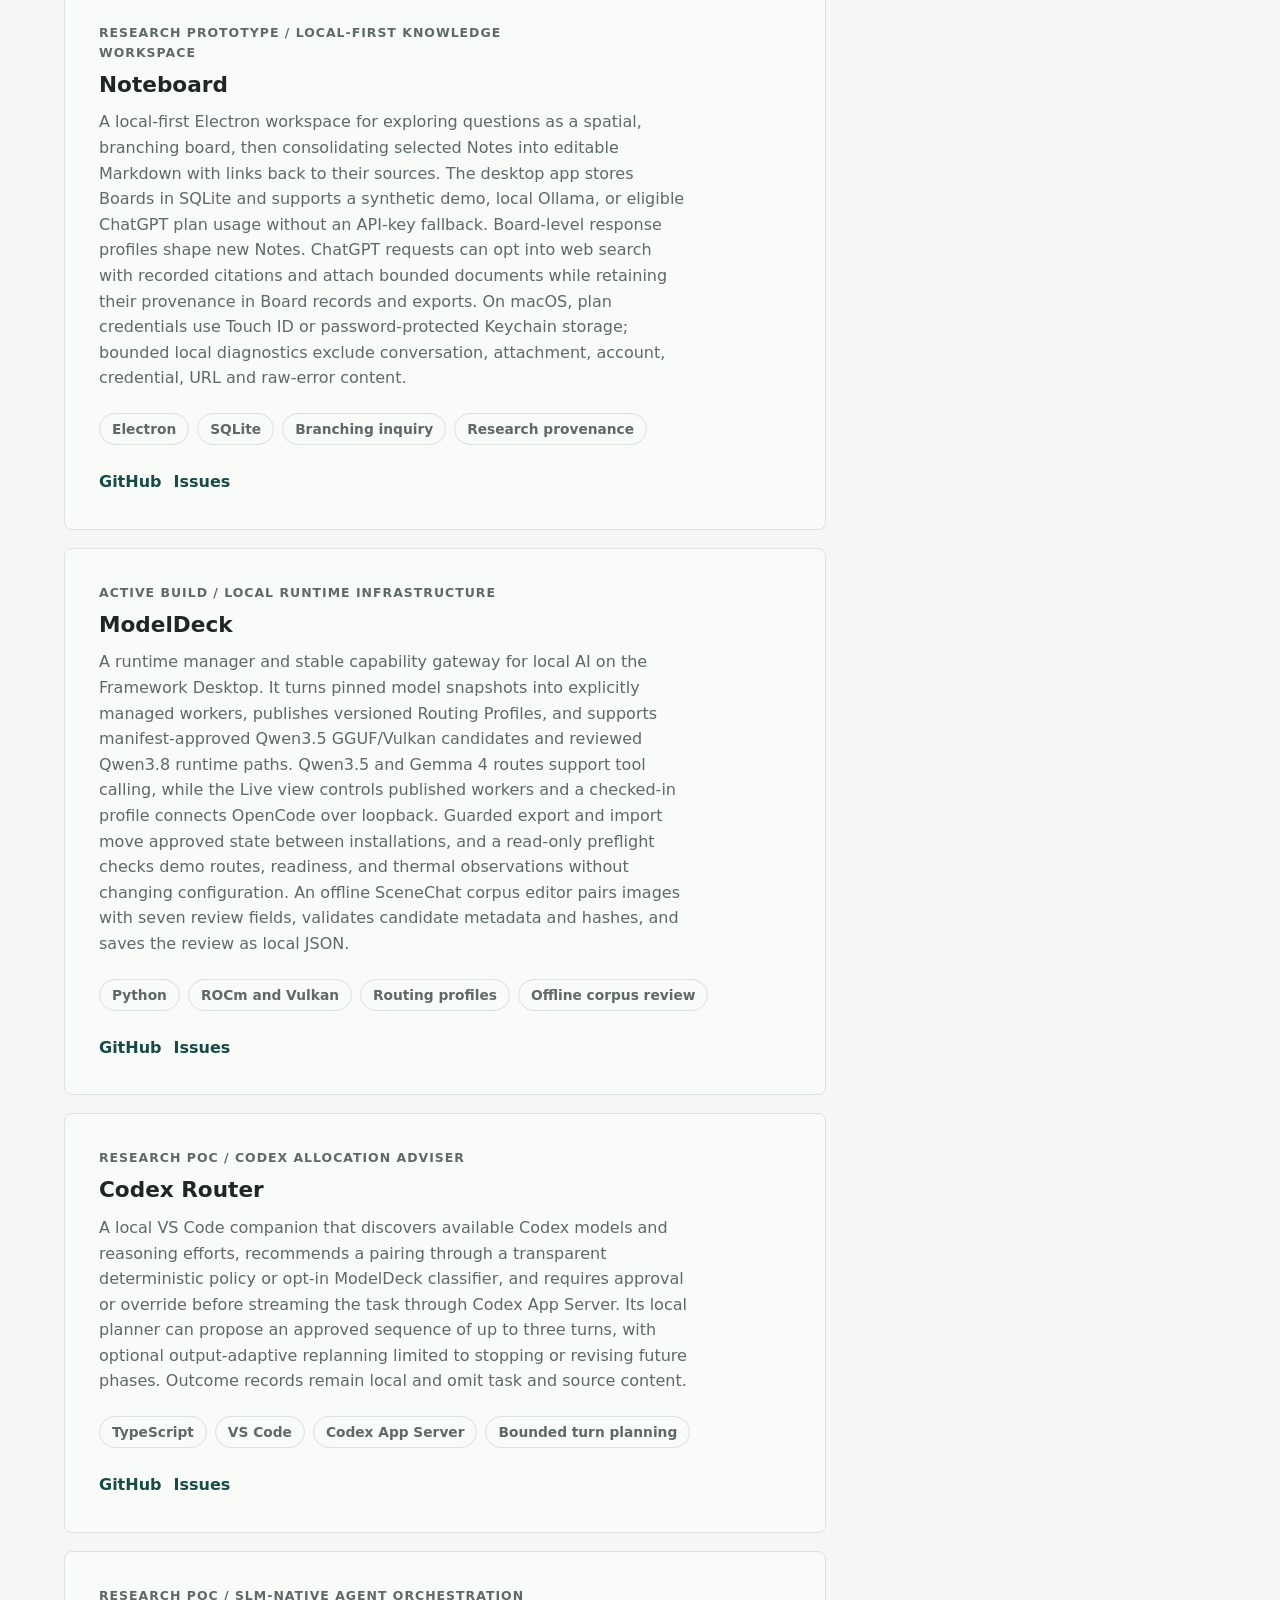
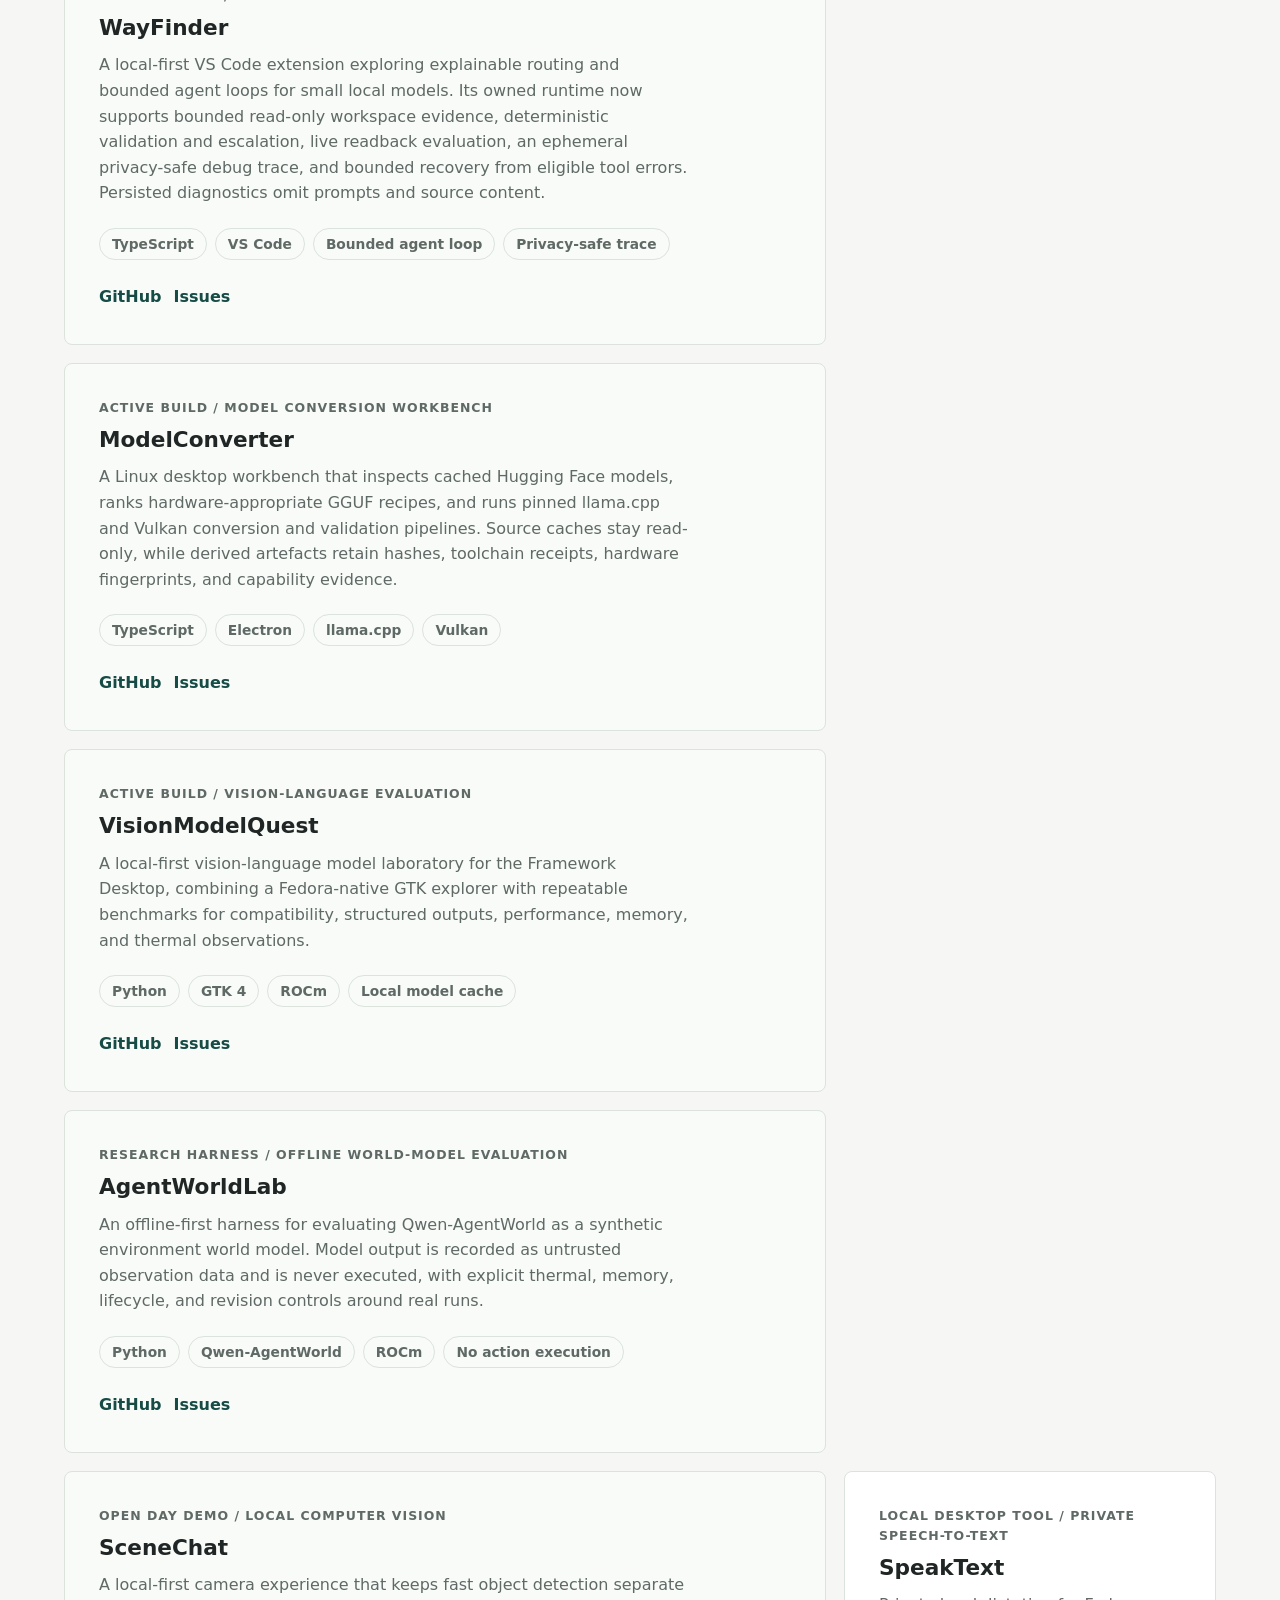
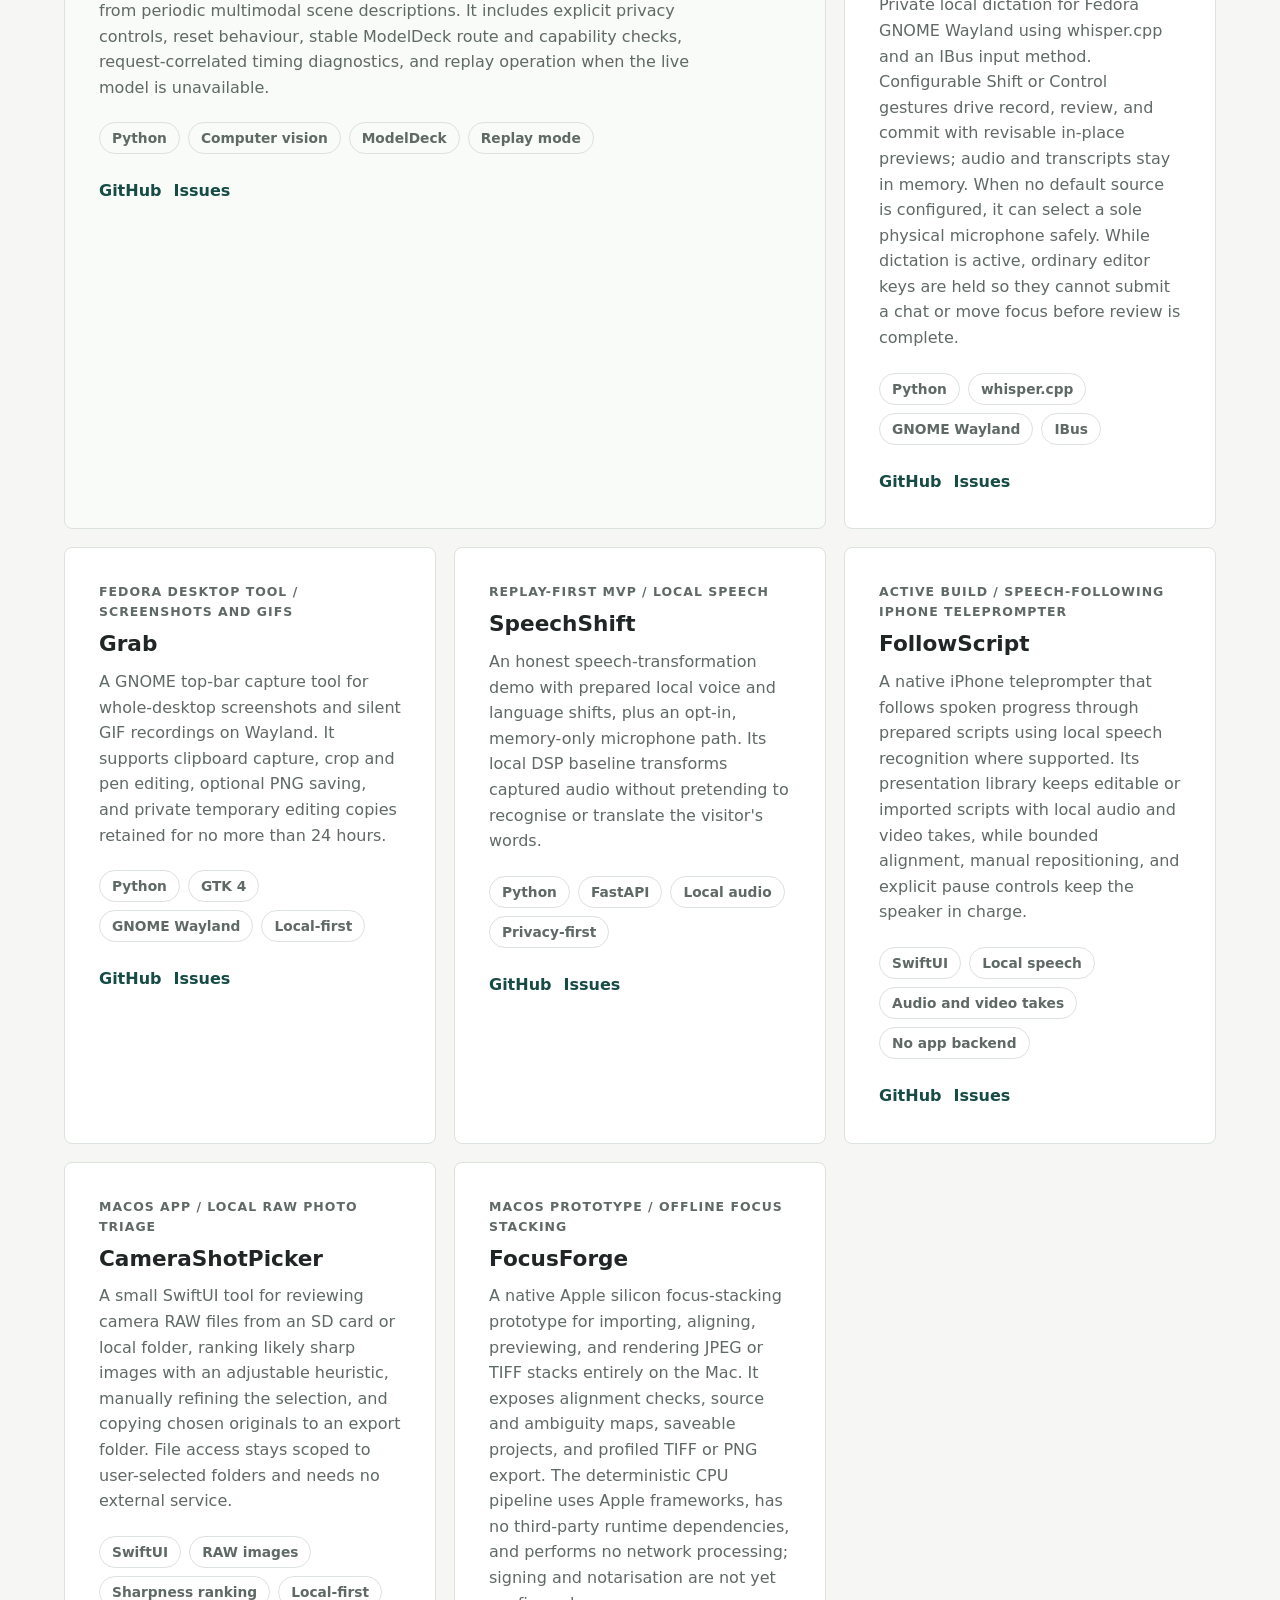
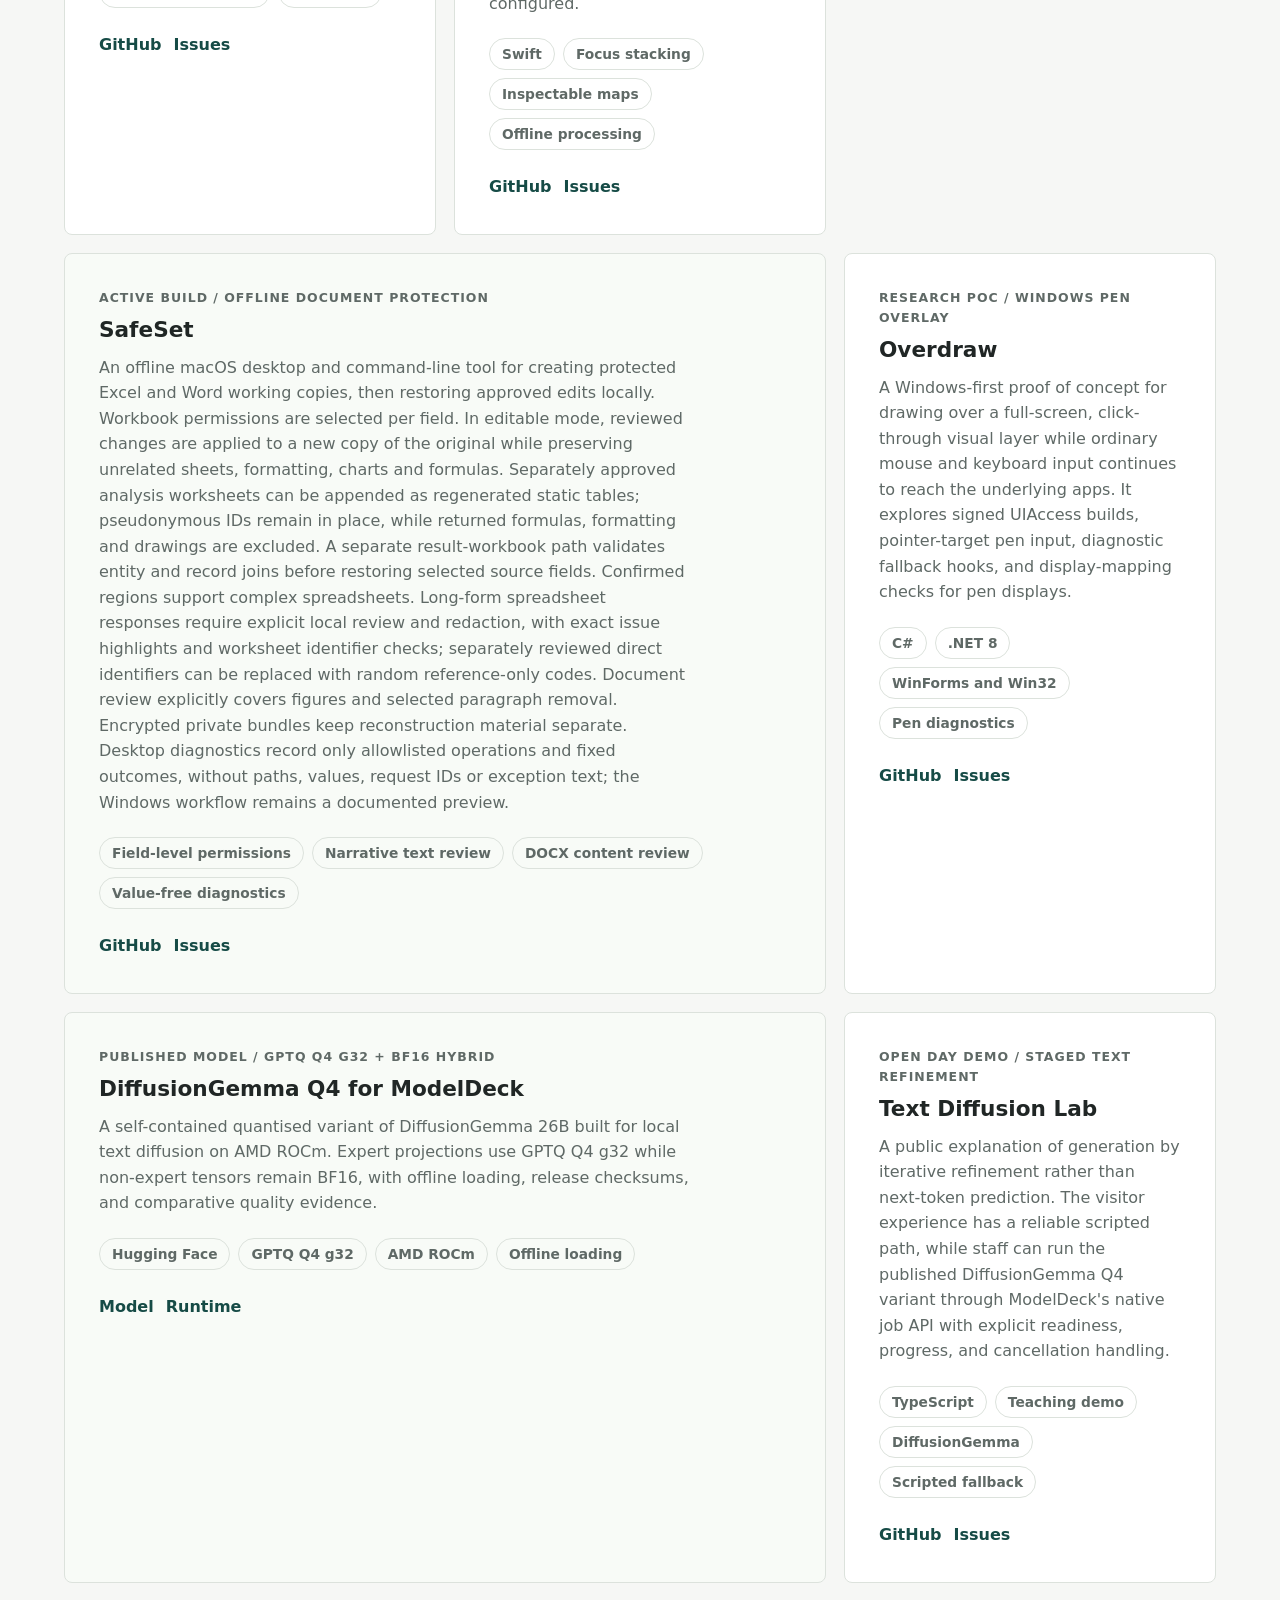
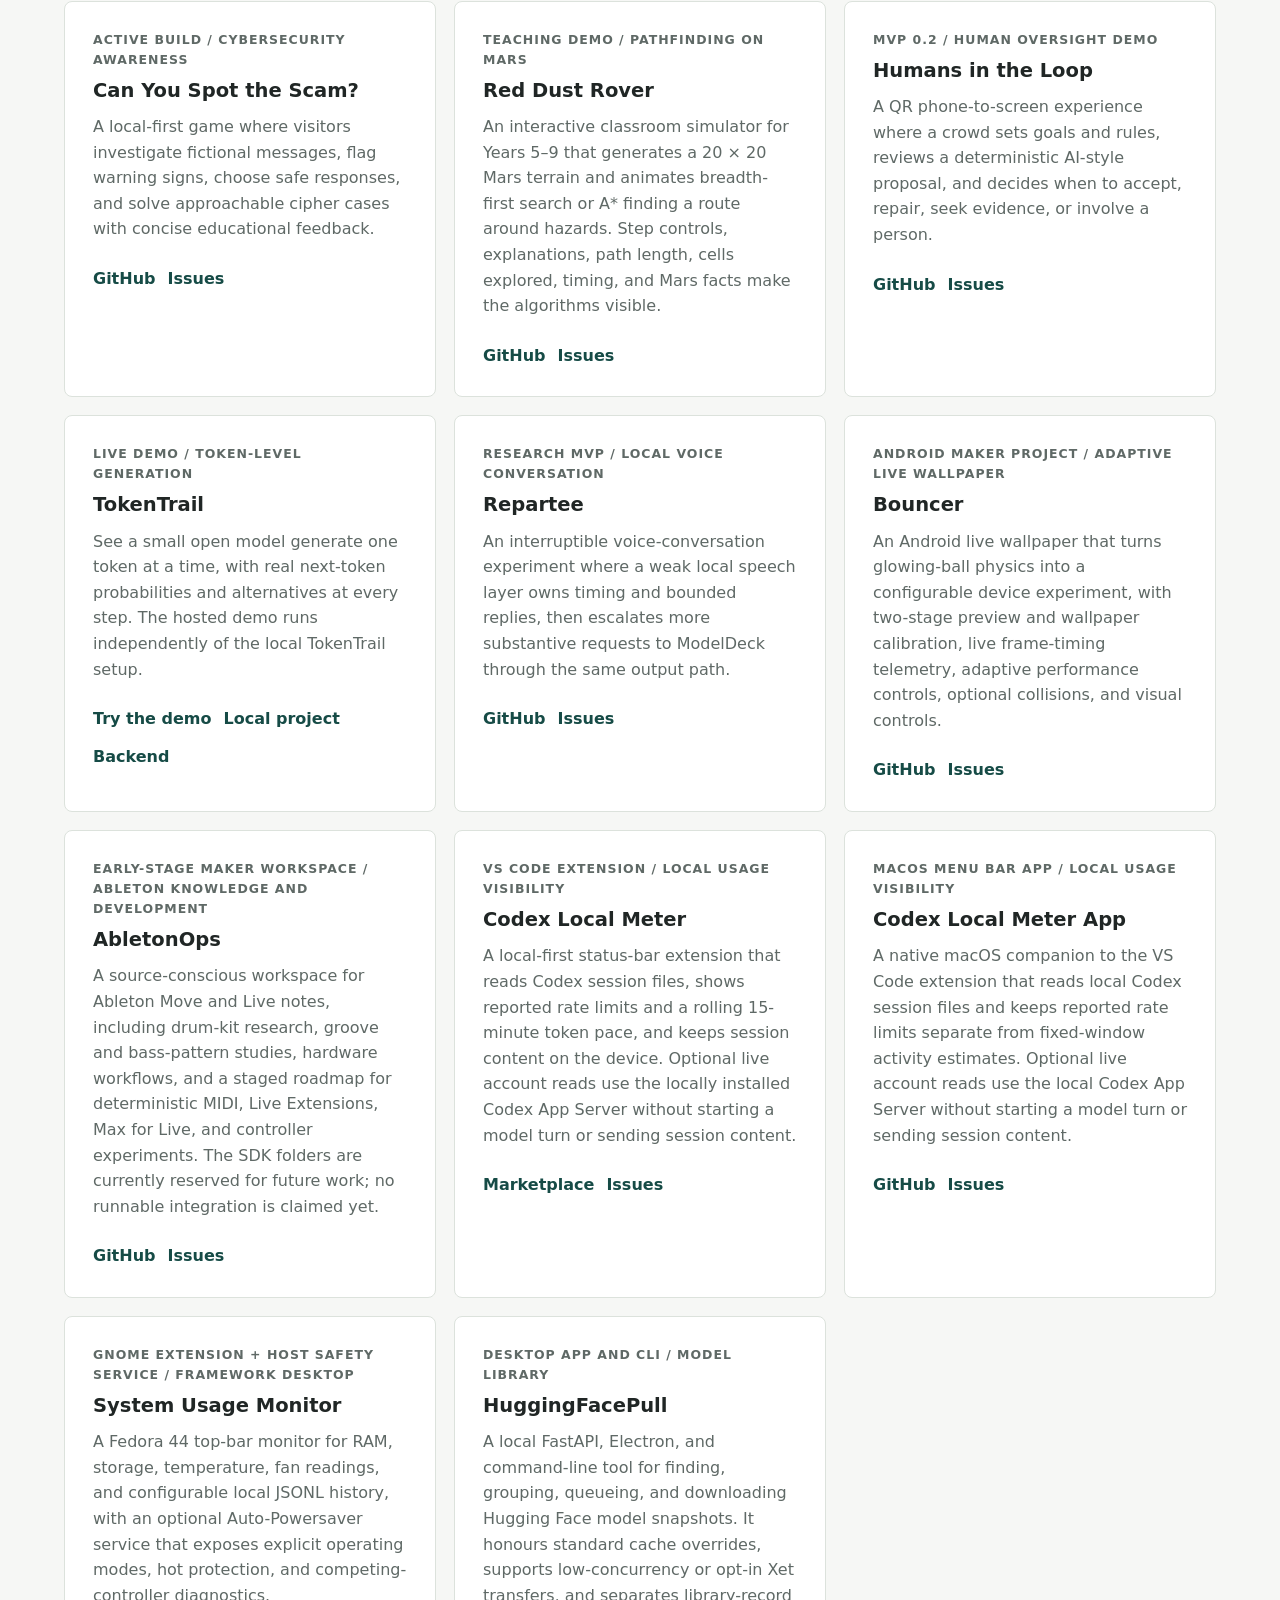
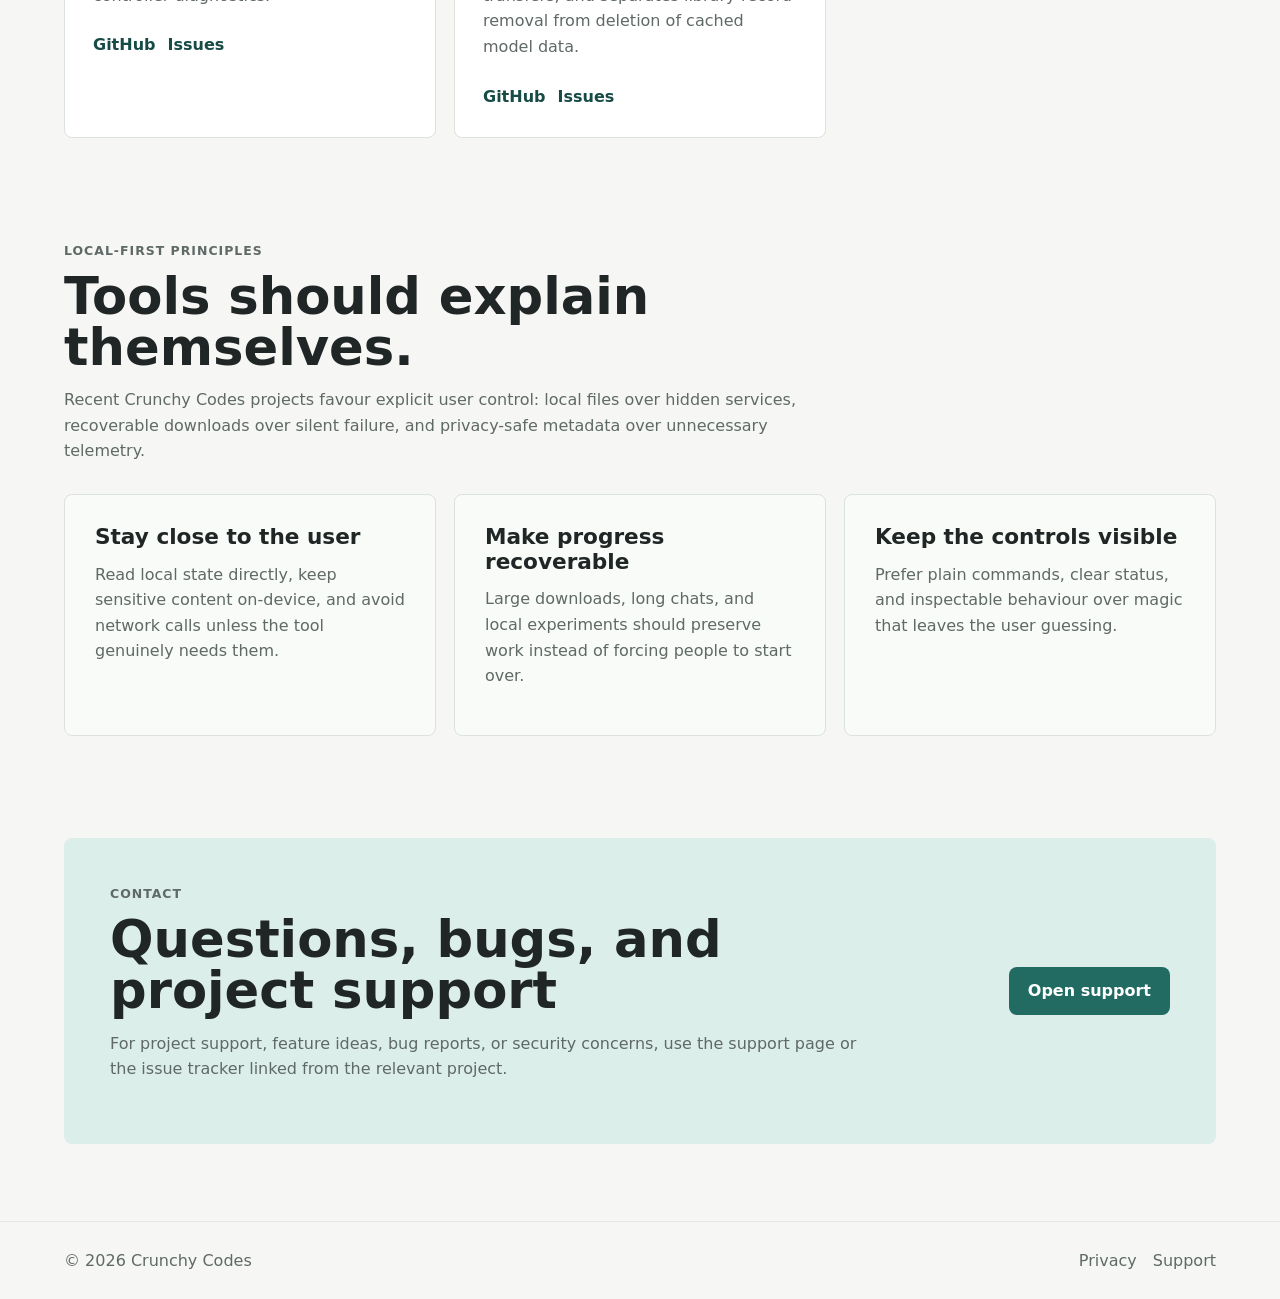
==== commit e42c80fe: "Add AbletonOps to the portfolio" ====
--- a/index.html
+++ b/index.html
@@ -109,6 +109,10 @@
         </div>
         <ol class="activity-list">
           <li>
+            <time datetime="2026-11-01">Nov 1</time>
+            <span>AbletonOps source-checked Move guides, groove studies, and a staged Live development roadmap</span>
+          </li>
+          <li>
             <time datetime="2026-10-18">Oct 18</time>
             <span>Noteboard response profiles, provenance-aware web research and bounded document inputs</span>
           </li>
@@ -123,10 +127,6 @@
           <li>
             <time datetime="2026-10-15">Oct 15</time>
             <span>Noteboard branching research, editable synthesis, local Ollama, and optional ChatGPT plan usage</span>
-          </li>
-          <li>
-            <time datetime="2026-10-11">Oct 11</time>
-            <span>FocusForge native focus stacking with alignment checks, source maps, and profiled export</span>
           </li>
         </ol>
       </section>
@@ -728,6 +728,23 @@
           </article>
 
           <article class="feature-card compact">
+            <p class="status">Early-stage maker workspace / Ableton knowledge and development</p>
+            <h3>AbletonOps</h3>
+            <p>
+              A source-conscious workspace for Ableton Move and Live notes,
+              including drum-kit research, groove and bass-pattern studies,
+              hardware workflows, and a staged roadmap for deterministic MIDI,
+              Live Extensions, Max for Live, and controller experiments. The SDK
+              folders are currently reserved for future work; no runnable
+              integration is claimed yet.
+            </p>
+            <div class="card-links">
+              <a href="https://github.com/ozyjay/AbletonOps">GitHub</a>
+              <a href="https://github.com/ozyjay/AbletonOps/issues">Issues</a>
+            </div>
+          </article>
+
+          <article class="feature-card compact">
             <p class="status">VS Code extension / local usage visibility</p>
             <h3>Codex Local Meter</h3>
             <p>
